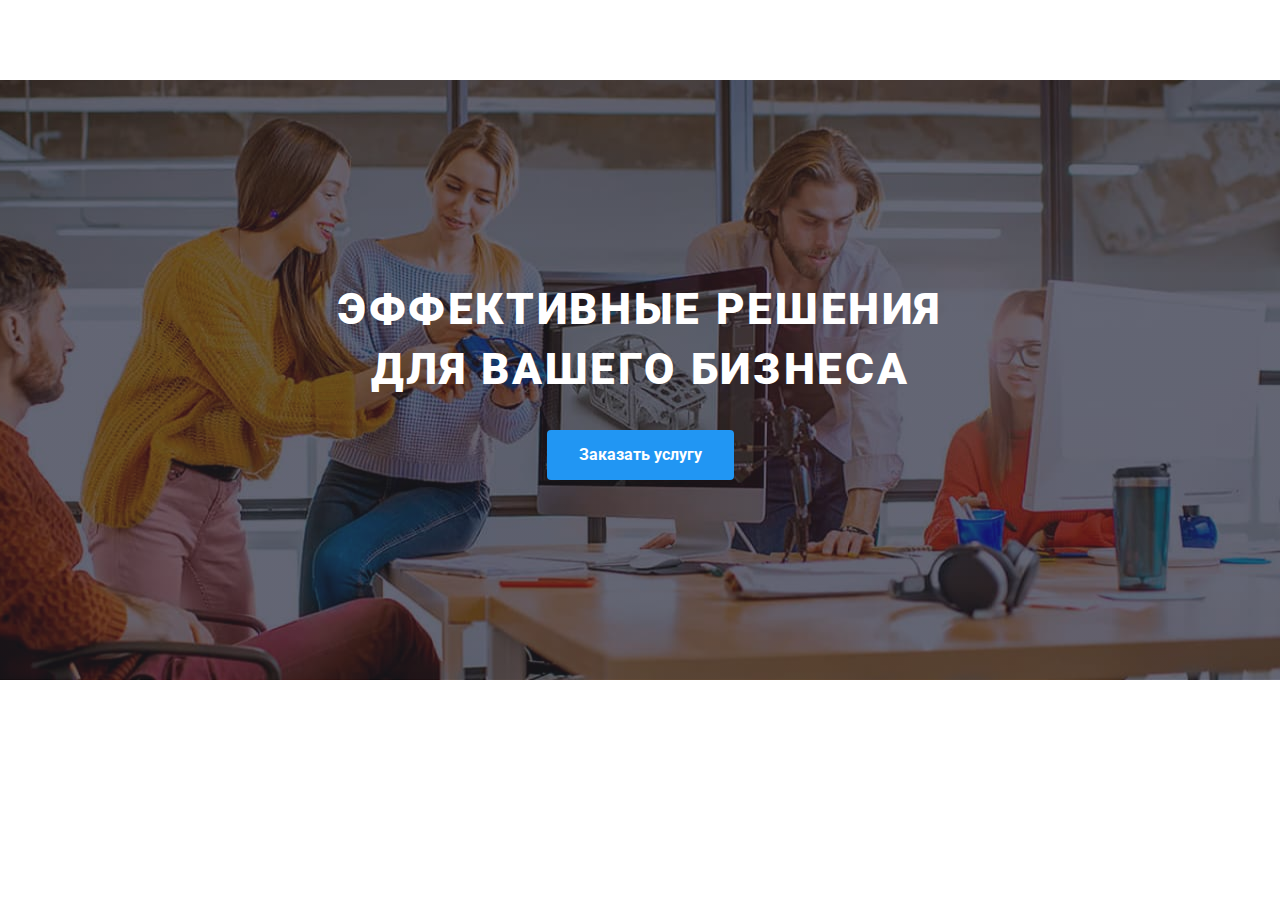
==== index.html @ 17b6aaf1 "adapted hero" ====
<!DOCTYPE html>
<html lang="ru">
  <head>
    <meta charset="UTF-8" />
    <meta http-equiv="X-UA-Compatible" content="IE=edge" />
    <meta name="viewport" content="width=device-width, initial-scale=1.0" />
    <title>Студия</title>
    <link rel="preconnect" href="https://fonts.googleapis.com" />
    <link rel="preconnect" href="https://fonts.gstatic.com" crossorigin />
    <link
      href="https://fonts.googleapis.com/css2?family=Raleway:wght@700&family=Roboto:wght@400;500;700;900&display=swap"
      rel="stylesheet"
    />
    <link
      rel="stylesheet"
      href="https://cdnjs.cloudflare.com/ajax/libs/modern-normalize/1.1.0/modern-normalize.min.css"
    />
    <link rel="stylesheet" href="./css/main.min.css" />
  </head>
  <body>
    <!-- Navigation -->
    <!-- <header class="header">
      <div class="container">
        <a class="logo" href="./index.html" lang="en">
          <span class="logo__part">Web</span>Studio
        </a>
        <nav>
          <ul class="navigation list">
            <li class="navigation__item">
              <a
                href="./index.html"
                class="navigation__link navigation__link--current"
                >Студия</a
              >
            </li>
            <li class="navigation__item">
              <a href="./portfolio.html" class="navigation__link">Портфолио</a>
            </li>
            <li class="navigation__item">
              <a href="" class="navigation__link">Контакты</a>
            </li>
          </ul>
        </nav>
        <ul class="contacts list">
          <li class="contacts__item">
            <a href="mailto:info@example.com" class="contacts__link">
              <svg class="contacts__icon" width="16" height="12">
                <use href="./images/icons.svg#icon-envelope"></use>
              </svg>
              info@devstudio.com</a
            >
          </li>
          <li class="contacts__item">
            <a href="tel:+380991111111" class="contacts__link">
              <svg class="contacts__icon" width="10" height="16">
                <use href="./images/icons.svg#icon-smartphone"></use>
              </svg>
              +38 096 111 11 11</a
            >
          </li>
        </ul>
      </div>
    </header> -->

    <main>
      <!-- Hero -->
      <section class="section section--hero">
        <div class="container hero">
          <h1 class="hero__title">Эффективные решения для вашего бизнеса</h1>
          <button type="button" class="button button--hero" data-modal-open>
            Заказать услугу
          </button>
        </div>
      </section>

      <!-- Benefits -->
      <!-- <section class="section section--benefits">
        <div class="benefits container">
          <h2 class="benefits__title h-delete">Преимущества</h2>
          <ul class="list benefits-list">
            <li class="benefits-list__item list">
              <div class="benefits-list__icon">
                <svg width="70" height="70">
                  <use href="./images/icons.svg#icon-antenna"></use>
                </svg>
              </div>
              <h3 class="benefits-list__title">Внимание к деталям</h3>
              <p class="benefits-list__text">
                Идейные соображения, а также начало повседневной работы по
                формированию позиции.
              </p>
            </li>
            <li class="benefits-list__item list">
              <div class="benefits-list__icon">
                <svg width="70" height="70">
                  <use href="./images/icons.svg#icon-clock"></use>
                </svg>
              </div>
              <h3 class="benefits-list__title">Пунктуальность</h3>
              <p class="benefits-list__text">
                Задача организации, в особенности же рамки и место обучения
                кадров влечет за собой.
              </p>
            </li>
            <li class="benefits-list__item list">
              <div class="benefits-list__icon">
                <svg width="70" height="70">
                  <use href="./images/icons.svg#icon-diagram"></use>
                </svg>
              </div>
              <h3 class="benefits-list__title">Планирование</h3>
              <p class="benefits-list__text">
                Равным образом консультация с широким активом в значительной
                степени обуславливает.
              </p>
            </li>
            <li class="benefits-list__item list">
              <div class="benefits-list__icon">
                <svg width="70" height="70">
                  <use href="./images/icons.svg#icon-astronaut"></use>
                </svg>
              </div>
              <h3 class="benefits-list__title">Современные технологии</h3>
              <p class="benefits-list__text">
                Значимость этих проблем настолько очевидна, что реализация
                плановых заданий.
              </p>
            </li>
          </ul>
        </div>
      </section> -->

      <!-- Чем мы занимаемся -->
      <!-- <section class="section">
        <div class="occupation container">
          <h2 class="pre__title">Чем мы занимаемся</h2>
          <ul class="occupation-list list">
            <li class="occupation-list__item">
              <img
                class="occupation-list__img"
                src="./images/box-1.jpg"
                alt="Человек набирает код"
                width="370"
              />
              <p class="occupation-list__text">Десктопные приложения</p>
            </li>
            <li class="occupation-list__item">
              <img
                class="occupation-list__img"
                src="./images/box-2.jpg"
                alt="Прототип на мобильном телефоне"
                width="370"
              />
              <p class="occupation-list__text">Мобильные приложения</p>
            </li>
            <li class="occupation-list__item">
              <img
                class="occupation-list__img"
                src="./images/box-3.jpg"
                alt="Выбор цвета из большого количества вариантов"
                width="370"
              />
              <p class="occupation-list__text">Дизайнерские решения</p>
            </li>
          </ul>
        </div>
      </section> -->

      <!-- Наша команда -->
      <!-- <section class="section-people section">
        <div class="people container">
          <h2 class="pre__title">Наша команда</h2>
          <ul class="list people-list">
            <li class="people-list__item">
              <img
                src="./images/photo-igor.jpg"
                alt="Фотография Игоря Демьяненко"
                width="270"
              />
              <div class="people-wrap">
                <h3 class="people-wrap__title">Игорь Демьяненко</h3>
                <p class="people-wrap__text" lang="en">Product Designer</p>
                <ul class="social-list list">
                  <li class="social-list__item">
                    <a
                      class="social-list__link"
                      href="https://www.instagram.com/"
                    >
                      <svg class="social-list__icon" width="20" height="20">
                        <use href="./images/icons.svg#icon-instagram"></use>
                      </svg>
                    </a>
                  </li>
                  <li class="social-list__item">
                    <a class="social-list__link" href="https://twitter.com/">
                      <svg class="social-list__icon" width="20" height="20">
                        <use href="./images/icons.svg#icon-twitter"></use>
                      </svg>
                    </a>
                  </li>
                  <li class="social-list__item">
                    <a
                      class="social-list__link"
                      href="https://www.facebook.com/"
                    >
                      <svg class="social-list__icon" width="20" height="20">
                        <use href="./images/icons.svg#icon-facebook"></use>
                      </svg>
                    </a>
                  </li>
                  <li class="social-list__item">
                    <a
                      class="social-list__link"
                      href="https://www.linkedin.com/"
                    >
                      <svg class="social-list__icon" width="20" height="20">
                        <use href="./images/icons.svg#icon-linkedin"></use>
                      </svg>
                    </a>
                  </li>
                </ul>
              </div>
            </li>
            <li class="people-list__item">
              <img
                src="./images/photo-olga.jpg"
                alt="Фотография Ольги Репиной"
                width="270"
              />
              <div class="people-wrap">
                <h3 class="people-wrap__title">Ольга Репина</h3>
                <p class="people-wrap__text" lang="en">Frontend Developer</p>
                <ul class="social-list list">
                  <li class="social-list__item">
                    <a
                      class="social-list__link"
                      href="https://www.instagram.com/"
                    >
                      <svg class="social-list__icon" width="20" height="20">
                        <use href="./images/icons.svg#icon-instagram"></use>
                      </svg>
                    </a>
                  </li>
                  <li class="social-list__item">
                    <a class="social-list__link" href="https://twitter.com/">
                      <svg class="social-list__icon" width="20" height="20">
                        <use href="./images/icons.svg#icon-twitter"></use>
                      </svg>
                    </a>
                  </li>
                  <li class="social-list__item">
                    <a
                      class="social-list__link"
                      href="https://www.facebook.com/"
                    >
                      <svg class="social-list__icon" width="20" height="20">
                        <use href="./images/icons.svg#icon-facebook"></use>
                      </svg>
                    </a>
                  </li>
                  <li class="social-list__item">
                    <a
                      class="social-list__link"
                      href="https://www.linkedin.com/"
                    >
                      <svg class="social-list__icon" width="20" height="20">
                        <use href="./images/icons.svg#icon-linkedin"></use>
                      </svg>
                    </a>
                  </li>
                </ul>
              </div>
            </li>
            <li class="people-list__item">
              <img
                src="./images/photo-nikolay.jpg"
                alt="Фотография Николай Тарасова"
                width="270"
              />
              <div class="people-wrap">
                <h3 class="people-wrap__title">Николай Тарасов</h3>
                <p class="people-wrap__text" lang="en">Marketing</p>
                <ul class="social-list list">
                  <li class="social-list__item">
                    <a
                      class="social-list__link"
                      href="https://www.instagram.com/"
                    >
                      <svg class="social-list__icon" width="20" height="20">
                        <use href="./images/icons.svg#icon-instagram"></use>
                      </svg>
                    </a>
                  </li>
                  <li class="social-list__item">
                    <a class="social-list__link" href="https://twitter.com/">
                      <svg class="social-list__icon" width="20" height="20">
                        <use href="./images/icons.svg#icon-twitter"></use>
                      </svg>
                    </a>
                  </li>
                  <li class="social-list__item">
                    <a
                      class="social-list__link"
                      href="https://www.facebook.com/"
                    >
                      <svg class="social-list__icon" width="20" height="20">
                        <use href="./images/icons.svg#icon-facebook"></use>
                      </svg>
                    </a>
                  </li>
                  <li class="social-list__item">
                    <a
                      class="social-list__link"
                      href="https://www.linkedin.com/"
                    >
                      <svg class="social-list__icon" width="20" height="20">
                        <use href="./images/icons.svg#icon-linkedin"></use>
                      </svg>
                    </a>
                  </li>
                </ul>
              </div>
            </li>
            <li class="people-list__item">
              <img
                src="./images/photo-mihail.jpg"
                alt="Фотография Михаила Ермакова"
                width="270"
              />
              <div class="people-wrap">
                <h3 class="people-wrap__title">Михаил Ермаков</h3>
                <p class="people-wrap__text" lang="en">UI Designer</p>
                <ul class="social-list list">
                  <li class="social-list__item">
                    <a
                      class="social-list__link"
                      href="https://www.instagram.com/"
                    >
                      <svg class="social-list__icon" width="20" height="20">
                        <use href="./images/icons.svg#icon-instagram"></use>
                      </svg>
                    </a>
                  </li>
                  <li class="social-list__item">
                    <a class="social-list__link" href="https://twitter.com/">
                      <svg class="social-list__icon" width="20" height="20">
                        <use href="./images/icons.svg#icon-twitter"></use>
                      </svg>
                    </a>
                  </li>
                  <li class="social-list__item">
                    <a
                      class="social-list__link"
                      href="https://www.facebook.com/"
                    >
                      <svg class="social-list__icon" width="20" height="20">
                        <use href="./images/icons.svg#icon-facebook"></use>
                      </svg>
                    </a>
                  </li>
                  <li class="social-list__item">
                    <a
                      class="social-list__link"
                      href="https://www.linkedin.com/"
                    >
                      <svg class="social-list__icon" width="20" height="20">
                        <use href="./images/icons.svg#icon-linkedin"></use>
                      </svg>
                    </a>
                  </li>
                </ul>
              </div>
            </li>
          </ul>
        </div>
      </section> -->

      <!-- Постоянные клиенты  -->
      <!-- <section class="section">
        <div class="company container">
          <h2 class="pre__title">Постоянные клиенты</h2>
          <ul class="company-list list">
            <li class="company-list__item">
              <a href="" class="company-list__link">
                <svg class="company-list__icon" width="106" height="60">
                  <use href="./images/icons.svg#icon-logo-company-1"></use>
                </svg>
              </a>
            </li>
            <li class="company-list__item">
              <a href="" class="company-list__link">
                <svg class="company-list__icon" width="106" height="60">
                  <use href="./images/icons.svg#icon-logo-company-2"></use>
                </svg>
              </a>
            </li>
            <li class="company-list__item">
              <a href="" class="company-list__link">
                <svg class="company-list__icon" width="106" height="60">
                  <use href="./images/icons.svg#icon-logo-company-3"></use>
                </svg>
              </a>
            </li>
            <li class="company-list__item">
              <a href="" class="company-list__link">
                <svg class="company-list__icon" width="106" height="60">
                  <use href="./images/icons.svg#icon-logo-company-4"></use>
                </svg>
              </a>
            </li>
            <li class="company-list__item">
              <a href="" class="company-list__link">
                <svg class="company-list__icon" width="106" height="60">
                  <use href="./images/icons.svg#icon-logo-company-5"></use>
                </svg>
              </a>
            </li>
            <li class="company-list__item">
              <a href="" class="company-list__link">
                <svg class="company-list__icon" width="106" height="60">
                  <use href="./images/icons.svg#icon-logo-company-6"></use>
                </svg>
              </a>
            </li>
          </ul>
        </div>
      </section>
    </main> -->

    <!-- Подвал  -->
    <!-- <footer class="footer">
      <div class="flex-footer container">
        <div>
          <a class="logo footer__logo" href="./index.html" lang="en">
            <span class="logo__part">Web</span>Studio</a
          >
          <address>
            <ul class="list">
              <li>
                <a class="address" href="https://goo.gl/maps/RJu5ky6C8ofXvxGWA"
                  >г. Киев, пр-т Леси Украинки, 26</a
                >
              </li>
              <li>
                <a class="mail" href="mailto:info@example.com"
                  >info@example.com</a
                >
              </li>
              <li>
                <a class="tel" href="tel:+380991111111">+38 099 111 11 11</a>
              </li>
            </ul>
          </address>
        </div>
        <div class="footer-social">
          <h2 class="footer-social__title">присоединяйтесь</h2>
          <ul class="subscription-social list">
            <li class="subscription-social__item">
              <a
                class="subscription-social__icon"
                href="https://www.instagram.com/"
              >
                <svg width="20" height="20">
                  <use href="./images/icons.svg#icon-instagram"></use>
                </svg>
              </a>
            </li>
            <li class="subscription-social__item">
              <a class="subscription-social__icon" href="https://twitter.com/">
                <svg width="20" height="20">
                  <use href="./images/icons.svg#icon-twitter"></use>
                </svg>
              </a>
            </li>
            <li class="subscription-social__item">
              <a
                class="subscription-social__icon"
                href="https://www.facebook.com/"
              >
                <svg width="20" height="20">
                  <use href="./images/icons.svg#icon-facebook"></use>
                </svg>
              </a>
            </li>
            <li class="subscription-social__item">
              <a
                class="subscription-social__icon"
                href="https://www.linkedin.com/"
              >
                <svg width="20" height="20">
                  <use href="./images/icons.svg#icon-linkedin"></use>
                </svg>
              </a>
            </li>
          </ul>
        </div>
        <div class="subscription-email">
          <p class="subscription-email__title">Подпишитесь на рассылку</p>
          <form>
            <label for="mail"> </label>
            <input
              class="subscription-email__input"
              type="email"
              name="mail"
              id="mail"
              placeholder="E-mail"
            />
            <button class="subscription-email__btn" type="submit">
              Подписаться
              <svg class="subscription-email__icon" width="24" height="24">
                <use href="./images/icons.svg#icon-send"></use>
              </svg>
            </button>
          </form>
        </div>
      </div>
    </footer> -->

    <!-- backdrop - модальное окно  -->
    <!-- <div class="backdrop is-hidden" data-modal>
      <div class="modal">
        <div class="modal__container">
          <h2 class="modal__title">Оставьте свои данные, мы вам перезвоним</h2>

          <form class="form-list">
            <div class="form-list__item">
              <label class="form-list__label" for="name">Имя</label>
              <div class="form-list__wrap">
                <input
                  class="form-list__input"
                  type="text"
                  name="name"
                  id="name"
                />
                <svg width="18" height="18" class="form-list__icon">
                  <use href="./images/icons.svg#icon-person"></use>
                </svg>
              </div>
            </div>
            <div class="form-list__item">
              <label class="form-list__label" for="tel">Телефон</label>
              <div class="form-list__wrap">
                <input
                  class="form-list__input"
                  type="tel"
                  name="tel"
                  id="tel"
                />
                <svg width="18" height="18" class="form-list__icon">
                  <use href="./images/icons.svg#icon-phone"></use>
                </svg>
              </div>
            </div>
            <div class="form-list__item">
              <label class="form-list__label" for="mail-2">Почта</label>
              <div class="form-list__wrap">
                <input
                  class="form-list__input"
                  type="email"
                  name="mail-2"
                  id="mail-2"
                />
                <svg width="18" height="18" class="form-list__icon">
                  <use href="./images/icons.svg#icon-email"></use>
                </svg>
              </div>
            </div>
            <div class="form-list__item last-form">
              <label class="form-list__label" for="comment">Комментарий</label>
              <textarea
                class="form-list__textarea"
                name="comment"
                id="comment"
                rows="8"
                placeholder="Введите текст"
              ></textarea>
            </div>
            <div class="policy">
              <input
                class="policy__checkbox h-delete"
                type="checkbox"
                name="policy"
                id="policy"
              />
              <label class="policy__text" for="policy">
                <span>
                  <svg class="check-icon" width="13" height="10">
                    <use href="./images/icons.svg#icon-check"></use>
                  </svg>
                </span>
                Соглашаюсь с рассылкой и принимаю
                <a
                  class="agreements"
                  href="https://ru.wikipedia.org/wiki/%D0%94%D0%BE%D0%B3%D0%BE%D0%B2%D0%BE%D1%80"
                  >Условия договора</a
                >
              </label>
            </div>
            <button class="btn-send" type="submit">Отправить</button>
          </form>
          <button class="modal-button" type="button" data-modal-close>
            <svg width="18" height="18">
              <use href="./images/icons.svg#icon-close"></use>
            </svg>
          </button>
        </div>
      </div>
    </div> -->
    <script src="./js/modal.js"></script>
  </body>
</html>
---- css/main.min.css ----
:root{--accent-color: #2196f3;--primary-text-color: #757575;--title-text-color: #212121;--primary-white-color: #ffffff;--secondary-color: #f5f4fa;--footer-bg-color: #2f303a}a{text-decoration:none}h1,h2,h3,p,ul{padding:0;margin:0}button{cursor:pointer}body{font-family:Roboto, sans-serif;color:var(--title-text-color);padding-top:80px}.list{margin:0;padding:0;list-style:none}.h-delete{position:absolute;white-space:nowrap;width:1px;height:1px;overflow:hidden;border:0;padding:0;clip:rect(0 0 0 0);clip-path:inset(50%);margin:-1px}.container{padding-left:15px;padding-right:15px;margin:0 auto;width:100%}@media screen and (min-width: 480px){.container{width:480px}}@media screen and (min-width: 768px){.container{width:768px}}@media screen and (min-width: 1200px){.container{width:1200px}}.button{color:var(--title-text-color);font-family:inherit;font-size:16px;padding:10px 32px;display:inline-block;border:none;border-radius:4px;cursor:pointer;margin:0}.button.button--hero{color:var(--primary-white-color);background-color:var(--accent-color);font-weight:700;line-height:1.87;margin-top:30px}.section{padding-top:94px;padding-bottom:94px}.pre__title{font-size:36px;font-weight:700;line-height:1.16;text-align:center}.header{position:fixed;width:100%;top:0;left:0;z-index:1;background-color:var(--primary-white-color);border-bottom:1px solid #ececec}.header>.container{display:flex;align-items:center}.navigation{display:flex}.navigation .navigation__item{position:relative}.navigation .navigation__item:not(:last-child){margin-right:50px}.navigation__link{display:block;align-items:center;padding-top:32px;padding-bottom:32px;color:var(--title-text-color);font-weight:500;font-size:14px;line-height:1.14;letter-spacing:0.02em;transition:color 250ms cubic-bezier(0.4, 0, 0.2, 1)}.navigation__link:hover,.navigation__link:focus{font-weight:500;font-size:14px;line-height:1.14;letter-spacing:0.02em;color:var(--accent-color)}.contacts__link{font-weight:500;font-size:14px;line-height:1.14;letter-spacing:0.02em;color:var(--primary-text-color);display:flex;align-items:center;transition:color 250ms cubic-bezier(0.4, 0, 0.2, 1),fill 250ms cubic-bezier(0.4, 0, 0.2, 1)}.contacts__link:hover,.contacts__link:focus{color:var(--accent-color);fill:var(--accent-color)}.navigation__link--current{color:var(--accent-color)}.navigation__link--current::after{content:'';width:100%;height:4px;border-radius:2px;background:var(--accent-color);display:block;position:absolute;bottom:-1px}.contacts{display:flex;margin-left:auto}.contacts__icon{margin-right:10px}.contacts .contacts__item+.contacts__item{margin-left:50px}.section--hero{max-width:1600px;margin-left:auto;margin-right:auto;background-image:linear-gradient(to right, rgba(47,48,58,0.4), rgba(47,48,58,0.4)),url(../images/hero.jpg);background-color:var(--footer-bg-color);background-size:cover;background-repeat:no-repeat;background-position:center;text-align:center;padding-top:118px;padding-bottom:118px}@media screen and (min-width: 768px){.section--hero{max-height:400px}}@media screen and (min-width: 1200px){.section--hero{padding-top:200px;padding-bottom:200px;max-height:600px}}.hero__title{margin:0 auto;max-width:360px;font-weight:900;font-size:26px;text-transform:uppercase;letter-spacing:0.06em;line-height:1.62;color:var(--primary-white-color)}@media screen and (min-width: 1200px){.hero__title{max-width:650px;font-size:44px;line-height:1.36}}.section--benefits{padding-bottom:0}.benefits-list{display:flex;justify-content:space-between}.benefits-list__icon{background:var(--secondary-color);border-radius:4px;padding:25px 100px}.benefits-list__title{font-weight:700;font-size:14px;line-height:1.14;letter-spacing:0.03em;text-transform:uppercase;color:var(--title-text-color);margin-top:30px}.benefits-list__text{font-size:14px;line-height:1.71;letter-spacing:0.03em;color:var(--primary-text-color);margin-top:10px;width:270px}.occupation-list{display:flex;margin-top:50px}.occupation-list .occupation-list__item{position:relative}.occupation-list .occupation-list__item+.occupation-list__item{margin-left:30px}.occupation-list__img{display:block}.occupation-list__text{position:absolute;z-index:0;bottom:0;left:0;width:100%;padding:27px 0;text-transform:uppercase;text-align:center;font-weight:700;font-size:14px;line-height:1.14;letter-spacing:0.03em;color:#fff;background:rgba(47,48,58,0.8)}.section-people{background-color:var(--secondary-color)}.people-list{display:flex;margin-top:50px}.people-list__item{width:270px;background-color:#ffffff;box-shadow:0px 1px 3px rgba(0,0,0,0.12),0px 1px 1px rgba(0,0,0,0.14),0px 2px 1px rgba(0,0,0,0.2);border-radius:0px 0px 4px 4px}.people-wrap{padding-top:30px;padding-bottom:30px}.people-wrap__title{font-size:16px;font-weight:500;line-height:1.18;text-align:center}.people-wrap__text{font-size:16px;line-height:1.18;color:var(--primary-text-color);margin-top:10px;text-align:center}.people-list .people-list__item+.people-list__item{margin-left:30px}.social-list{margin-top:16px;display:flex;justify-content:center;align-items:center}.social-list__item:not(:last-child){margin-right:10px}.social-list__link{display:flex;justify-content:center;align-items:center;width:44px;height:44px;border-radius:50%;background:#fff;fill:#afb1b8;transition:fill 250ms cubic-bezier(0.4, 0, 0.2, 1),background 250ms cubic-bezier(0.4, 0, 0.2, 1)}.social-list__link:hover,.social-list__link:focus{background:var(--accent-color);fill:#fff}.company-list{display:flex;justify-content:space-between;margin-top:50px}.company-list__item{border:1px solid #afb1b8;border-radius:4px;transition:border 250ms cubic-bezier(0.4, 0, 0.2, 1)}.company-list__item:hover,.company-list__item:focus{border-color:var(--accent-color)}.company-list__link{display:flex;padding:16px 32px;fill:#afb1b8;transition:fill 250ms cubic-bezier(0.4, 0, 0.2, 1)}.company-list__link:hover,.company-list__link:focus{fill:var(--accent-color)}.footer{background-color:var(--footer-bg-color);padding-top:60px;padding-bottom:60px}.address{color:var(--primary-white-color);font-family:Roboto;font-style:normal;font-weight:400;font-size:14px;line-height:1.71;margin-top:20px;display:block;transition:color 250ms cubic-bezier(0.4, 0, 0.2, 1)}.address:hover,.address:focus{color:var(--accent-color)}.mail,.tel{color:rgba(255,255,255,0.6);font-family:Roboto;font-style:normal;font-weight:400;font-size:14px;line-height:1.71;margin-top:9px;display:block;transition:color 250ms cubic-bezier(0.4, 0, 0.2, 1)}.mail:hover,.mail:focus,.tel:hover,.tel:focus{color:var(--accent-color)}.flex-footer{display:flex}.footer-social__title,.subscription-email__title{font-weight:700;font-size:14px;line-height:1.14;letter-spacing:0.03em;text-transform:uppercase;color:var(--primary-white-color);margin-bottom:20px}.footer-social{margin-left:65px;padding-top:12px}.subscription-social{display:flex}.subscription-social__item:not(:last-child){margin-right:10px}.subscription-social__icon{display:flex;padding:12px;border-radius:50%;background:rgba(255,255,255,0.1);fill:var(--primary-white-color);transition:background 250ms cubic-bezier(0.4, 0, 0.2, 1)}.subscription-social__icon:hover,.subscription-social__icon:focus{background:var(--accent-color)}.subscription-email{margin-left:auto;padding-top:12px}.subscription-email__input{width:358px;padding:15px;border:1px solid rgba(255,255,255,0.3);filter:drop-shadow(0px 4px 4px rgba(0,0,0,0.15));border-radius:4px;background-color:inherit;color:var(--primary-white-color)}.subscription-email__icon{margin-left:10px}.subscription-email__btn{cursor:pointer;background:#2196f3;box-shadow:0px 4px 4px rgba(0,0,0,0.15);border-radius:4px;border-color:transparent;font-weight:700;font-size:16px;line-height:1.88;align-items:center;letter-spacing:0.06em;color:var(--primary-white-color);padding:8px 28px;margin-left:15px;fill:var(--primary-white-color);display:inline-flex;align-items:center}.backdrop{position:fixed;width:100vw;height:100vh;background-color:rgba(0,0,0,0.2);top:0;left:0;z-index:2;transition:opacity 500ms cubic-bezier(0, 0.48, 0.29, 0.94),visibility 600ms cubic-bezier(0, 0.48, 0.29, 0.94),scale 300ms cubic-bezier(0, 0.48, 0.29, 0.94)}.modal{position:absolute;top:50%;left:50%;transform:translate(-50%, -50%);width:530px;background-color:#fff;box-shadow:0px 1px 3px rgba(0,0,0,0.12),0px 1px 1px rgba(0,0,0,0.14),0px 2px 1px rgba(0,0,0,0.2);border-radius:4px}.modal__container{padding:40px}.modal__title{font-weight:700;font-size:20px;line-height:1.15;letter-spacing:0.03em;margin-bottom:12px}.is-hidden{transform:scale(120%);opacity:0;pointer-events:none;visibility:hidden}.form-list__item{margin-bottom:10px;fill:var(--accent-color)}.form-list__label{font-size:12px;line-height:1.16;letter-spacing:0.01em;color:var(--primary-text-color);margin-bottom:4px;display:block}.form-list__wrap{position:relative}.form-list__icon{position:absolute;top:50%;left:12px;transform:translateY(-50%);fill:var(--title-text-color);transition:fill 250ms cubic-bezier(0.4, 0, 0.2, 1)}.form-list__input:hover ~ .form-list__icon,.form-list__input:focus ~ .form-list__icon{fill:var(--accent-color)}.form-list__input{border:1px solid rgba(33,33,33,0.2);border-radius:4px;height:40px;width:100%;padding-left:42px;transition:border 250ms cubic-bezier(0.4, 0, 0.2, 1)}.form-list__input:hover,.form-list__input:focus{border:1px solid var(--accent-color)}.form-list__textarea{border:1px solid rgba(33,33,33,0.2);border-radius:4px;height:120px;resize:none;padding:12px 16px;font-size:12px;line-height:1.16;letter-spacing:0.01em;margin-bottom:20px;width:100%;transition:border 250ms cubic-bezier(0.4, 0, 0.2, 1)}.form-list__textarea:hover,.form-list__textarea:focus{border:1px solid var(--accent-color)}.form-list__textarea::placeholder{font-size:12px;line-height:1.16;letter-spacing:0.01em;color:rgba(117,117,117,0.5)}.last-form{margin-bottom:0}.policy{margin-bottom:30px;text-align:center}.policy__text{font-size:14px;line-height:1.71;letter-spacing:0.03em;color:var(--primary-text-color);display:flex;align-items:center;justify-content:center}.check-icon{fill:currentColor}.policy__text span{width:14px;height:13px;border:2px solid var(--title-text-color);border-radius:2px;margin-right:8px;display:flex;align-items:center;justify-content:center;color:transparent}.policy__checkbox:checked+.policy__text>span{background:var(--accent-color);border:none;color:var(--primary-white-color)}.modal-button{position:absolute;right:8px;top:8px;border-radius:50%;cursor:pointer;border:1px solid rgba(0,0,0,0.1);background:var(--primary-white-color);display:flex;padding:6px;transition:fill 250ms cubic-bezier(0.4, 0, 0.2, 1)}.modal-button:hover,.modal-button:focus{fill:var(--accent-color)}.btn-send{color:var(--primary-white-color);background:var(--accent-color);box-shadow:0px 4px 4px rgba(0,0,0,0.15);border-radius:4px;border:none;font-weight:700;font-size:16px;line-height:1.88;align-items:center;text-align:center;letter-spacing:0.06em;padding:10px 55px;display:block;margin-left:auto;margin-right:auto;transition:background 250ms cubic-bezier(0.4, 0, 0.2, 1);cursor:pointer}.btn-send:hover,.btn-send:focus{background:#188ce8}.agreements{font-size:14px;line-height:1.71;letter-spacing:0.03em;text-decoration-line:underline;margin-left:3px;color:var(--accent-color)}.logo{color:#000000;font-family:Raleway;font-style:normal;font-weight:bold;font-size:26px;line-height:1.38;letter-spacing:0.03em;text-decoration:none;margin-right:93px}.logo__part{color:var(--accent-color)}.footer__logo{color:var(--primary-white-color)}.portfolio-list{margin-top:50px;display:flex;flex-wrap:wrap}.project__item{width:370px;margin-right:30px;margin-bottom:30px;transition:box-shadow 250ms cubic-bezier(0.4, 0, 0.2, 1)}.project__item:hover,.project__item:focus{box-shadow:0px 1px 1px rgba(0,0,0,0.12),0px 4px 4px rgba(0,0,0,0.06),1px 4px 6px rgba(0,0,0,0.16)}.project__item:nth-child(3n){margin-right:0}.project__item:nth-last-child(-n+3){margin-bottom:0}.project__img{display:block}.project__wrap{position:relative;overflow:hidden}.project__top-text{position:absolute;top:0;left:0;color:var(--primary-white-color);font-size:18px;line-height:1.56;letter-spacing:0.03em;background:rgba(33,150,243,0.9);padding:63px 24px;transform:translateY(101%);transition:transform 250ms cubic-bezier(0.4, 0, 0.2, 1)}.project__item:hover .project__top-text{transform:translateY(0)}.project-name{padding:20px 24px;border-left:1px solid #eeeeee;border-right:1px solid #eeeeee;border-bottom:1px solid #eeeeee}.project-name__title{font-size:18px;line-height:2}.project-name__text{font-size:16px;line-height:1.87;color:var(--primary-text-color);margin-top:4px}.categories-list{display:flex;justify-content:center}.categories-list .categories-list__item+.categories-list__item{margin-left:8px}.categories-list__button{color:var(--title-text-color);background-color:var(--secondary-color);font-weight:500;letter-spacing:0.03em;line-height:1.62;padding:6px 22px;transition:color 250ms cubic-bezier(0.4, 0, 0.2, 1),background-color 250ms cubic-bezier(0.4, 0, 0.2, 1)}.categories-list__button:hover,.categories-list__button:focus{color:var(--primary-white-color);background-color:var(--accent-color);box-shadow:0px 3px 1px rgba(0,0,0,0.1),0px 1px 2px rgba(0,0,0,0.08),0px 2px 2px rgba(0,0,0,0.12)}
/*# sourceMappingURL=main.min.css.map */
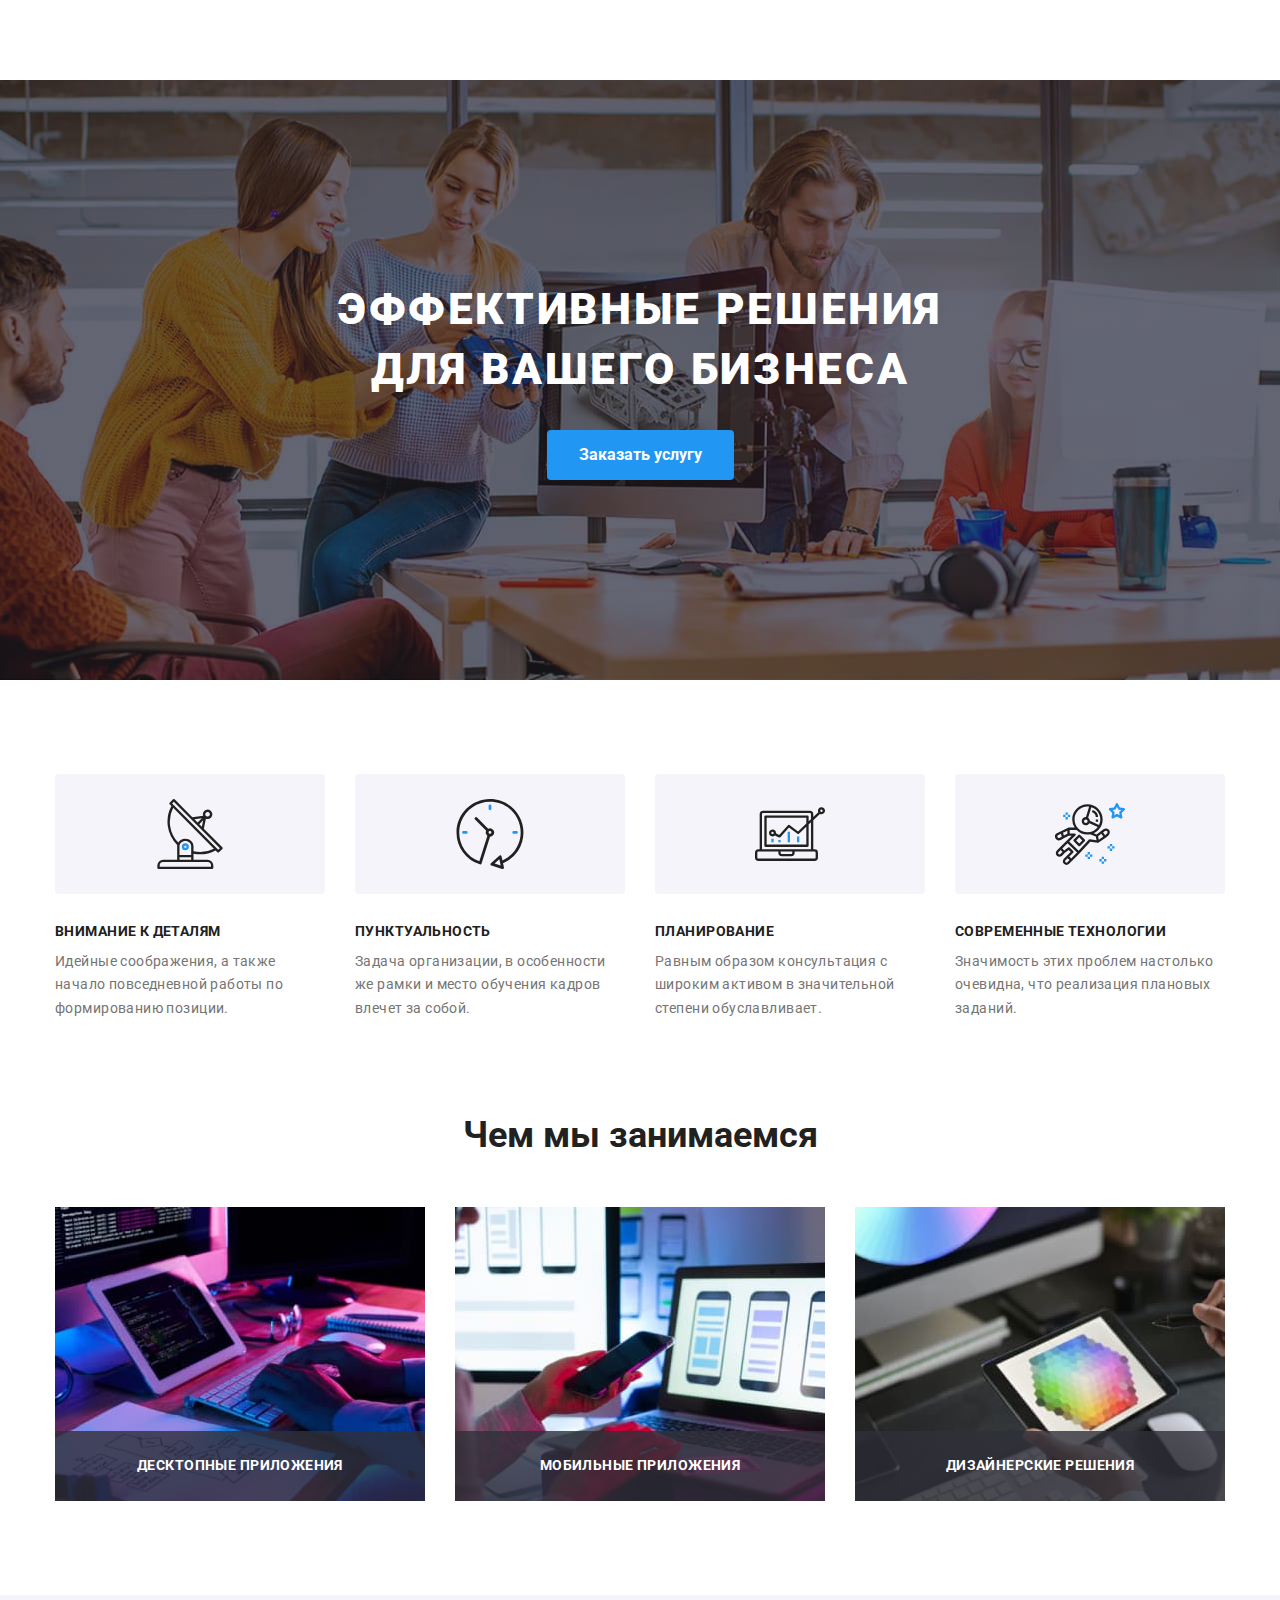
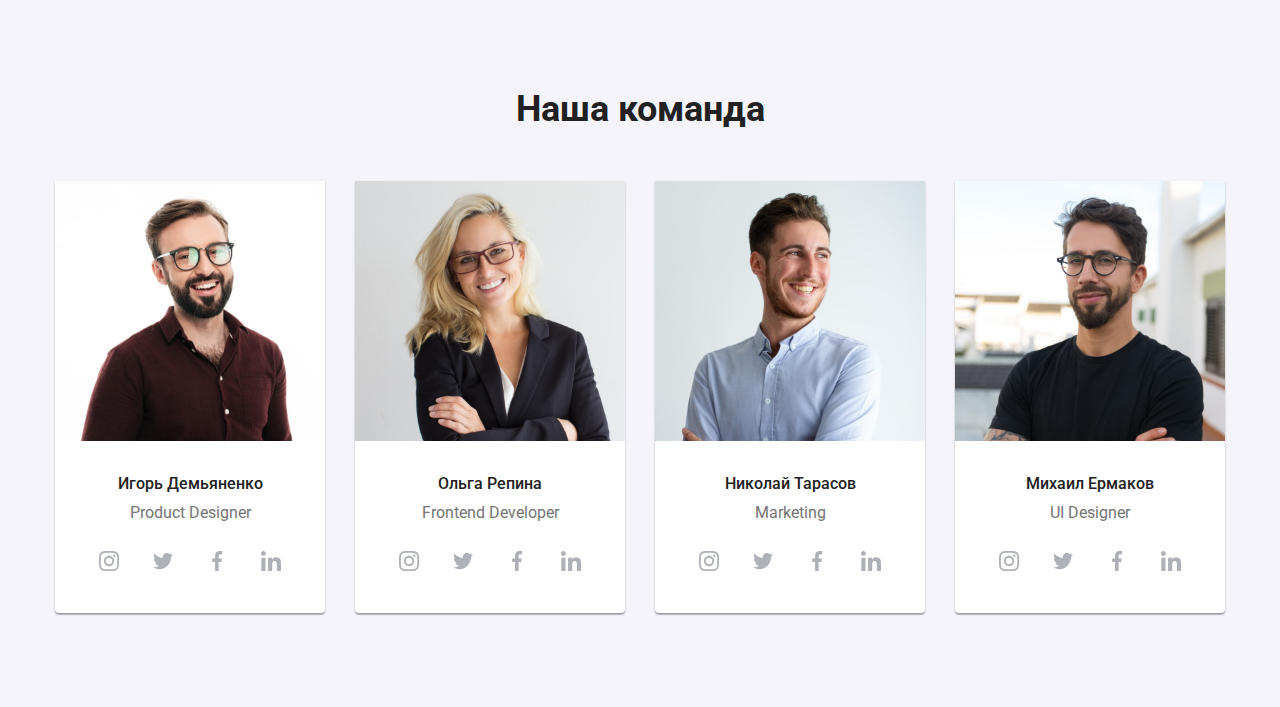
==== commit 5794acdb: "adapted benefits, occupation" ====
--- a/index.html
+++ b/index.html
@@ -74,7 +74,7 @@
       </section>
 
       <!-- Benefits -->
-      <!-- <section class="section section--benefits">
+      <section class="section section--benefits">
         <div class="benefits container">
           <h2 class="benefits__title h-delete">Преимущества</h2>
           <ul class="list benefits-list">
@@ -128,10 +128,10 @@
             </li>
           </ul>
         </div>
-      </section> -->
+      </section>
 
       <!-- Чем мы занимаемся -->
-      <!-- <section class="section">
+      <section class="section">
         <div class="occupation container">
           <h2 class="pre__title">Чем мы занимаемся</h2>
           <ul class="occupation-list list">
@@ -164,10 +164,10 @@
             </li>
           </ul>
         </div>
-      </section> -->
+      </section>
 
       <!-- Наша команда -->
-      <!-- <section class="section-people section">
+      <section class="section-people section">
         <div class="people container">
           <h2 class="pre__title">Наша команда</h2>
           <ul class="list people-list">
@@ -373,7 +373,7 @@
             </li>
           </ul>
         </div>
-      </section> -->
+      </section>
 
       <!-- Постоянные клиенты  -->
       <!-- <section class="section">
--- a/css/main.min.css
+++ b/css/main.min.css
@@ -1,2 +1,2 @@
-:root{--accent-color: #2196f3;--primary-text-color: #757575;--title-text-color: #212121;--primary-white-color: #ffffff;--secondary-color: #f5f4fa;--footer-bg-color: #2f303a}a{text-decoration:none}h1,h2,h3,p,ul{padding:0;margin:0}button{cursor:pointer}body{font-family:Roboto, sans-serif;color:var(--title-text-color);padding-top:80px}.list{margin:0;padding:0;list-style:none}.h-delete{position:absolute;white-space:nowrap;width:1px;height:1px;overflow:hidden;border:0;padding:0;clip:rect(0 0 0 0);clip-path:inset(50%);margin:-1px}.container{padding-left:15px;padding-right:15px;margin:0 auto;width:100%}@media screen and (min-width: 480px){.container{width:480px}}@media screen and (min-width: 768px){.container{width:768px}}@media screen and (min-width: 1200px){.container{width:1200px}}.button{color:var(--title-text-color);font-family:inherit;font-size:16px;padding:10px 32px;display:inline-block;border:none;border-radius:4px;cursor:pointer;margin:0}.button.button--hero{color:var(--primary-white-color);background-color:var(--accent-color);font-weight:700;line-height:1.87;margin-top:30px}.section{padding-top:94px;padding-bottom:94px}.pre__title{font-size:36px;font-weight:700;line-height:1.16;text-align:center}.header{position:fixed;width:100%;top:0;left:0;z-index:1;background-color:var(--primary-white-color);border-bottom:1px solid #ececec}.header>.container{display:flex;align-items:center}.navigation{display:flex}.navigation .navigation__item{position:relative}.navigation .navigation__item:not(:last-child){margin-right:50px}.navigation__link{display:block;align-items:center;padding-top:32px;padding-bottom:32px;color:var(--title-text-color);font-weight:500;font-size:14px;line-height:1.14;letter-spacing:0.02em;transition:color 250ms cubic-bezier(0.4, 0, 0.2, 1)}.navigation__link:hover,.navigation__link:focus{font-weight:500;font-size:14px;line-height:1.14;letter-spacing:0.02em;color:var(--accent-color)}.contacts__link{font-weight:500;font-size:14px;line-height:1.14;letter-spacing:0.02em;color:var(--primary-text-color);display:flex;align-items:center;transition:color 250ms cubic-bezier(0.4, 0, 0.2, 1),fill 250ms cubic-bezier(0.4, 0, 0.2, 1)}.contacts__link:hover,.contacts__link:focus{color:var(--accent-color);fill:var(--accent-color)}.navigation__link--current{color:var(--accent-color)}.navigation__link--current::after{content:'';width:100%;height:4px;border-radius:2px;background:var(--accent-color);display:block;position:absolute;bottom:-1px}.contacts{display:flex;margin-left:auto}.contacts__icon{margin-right:10px}.contacts .contacts__item+.contacts__item{margin-left:50px}.section--hero{max-width:1600px;margin-left:auto;margin-right:auto;background-image:linear-gradient(to right, rgba(47,48,58,0.4), rgba(47,48,58,0.4)),url(../images/hero.jpg);background-color:var(--footer-bg-color);background-size:cover;background-repeat:no-repeat;background-position:center;text-align:center;padding-top:118px;padding-bottom:118px}@media screen and (min-width: 768px){.section--hero{max-height:400px}}@media screen and (min-width: 1200px){.section--hero{padding-top:200px;padding-bottom:200px;max-height:600px}}.hero__title{margin:0 auto;max-width:360px;font-weight:900;font-size:26px;text-transform:uppercase;letter-spacing:0.06em;line-height:1.62;color:var(--primary-white-color)}@media screen and (min-width: 1200px){.hero__title{max-width:650px;font-size:44px;line-height:1.36}}.section--benefits{padding-bottom:0}.benefits-list{display:flex;justify-content:space-between}.benefits-list__icon{background:var(--secondary-color);border-radius:4px;padding:25px 100px}.benefits-list__title{font-weight:700;font-size:14px;line-height:1.14;letter-spacing:0.03em;text-transform:uppercase;color:var(--title-text-color);margin-top:30px}.benefits-list__text{font-size:14px;line-height:1.71;letter-spacing:0.03em;color:var(--primary-text-color);margin-top:10px;width:270px}.occupation-list{display:flex;margin-top:50px}.occupation-list .occupation-list__item{position:relative}.occupation-list .occupation-list__item+.occupation-list__item{margin-left:30px}.occupation-list__img{display:block}.occupation-list__text{position:absolute;z-index:0;bottom:0;left:0;width:100%;padding:27px 0;text-transform:uppercase;text-align:center;font-weight:700;font-size:14px;line-height:1.14;letter-spacing:0.03em;color:#fff;background:rgba(47,48,58,0.8)}.section-people{background-color:var(--secondary-color)}.people-list{display:flex;margin-top:50px}.people-list__item{width:270px;background-color:#ffffff;box-shadow:0px 1px 3px rgba(0,0,0,0.12),0px 1px 1px rgba(0,0,0,0.14),0px 2px 1px rgba(0,0,0,0.2);border-radius:0px 0px 4px 4px}.people-wrap{padding-top:30px;padding-bottom:30px}.people-wrap__title{font-size:16px;font-weight:500;line-height:1.18;text-align:center}.people-wrap__text{font-size:16px;line-height:1.18;color:var(--primary-text-color);margin-top:10px;text-align:center}.people-list .people-list__item+.people-list__item{margin-left:30px}.social-list{margin-top:16px;display:flex;justify-content:center;align-items:center}.social-list__item:not(:last-child){margin-right:10px}.social-list__link{display:flex;justify-content:center;align-items:center;width:44px;height:44px;border-radius:50%;background:#fff;fill:#afb1b8;transition:fill 250ms cubic-bezier(0.4, 0, 0.2, 1),background 250ms cubic-bezier(0.4, 0, 0.2, 1)}.social-list__link:hover,.social-list__link:focus{background:var(--accent-color);fill:#fff}.company-list{display:flex;justify-content:space-between;margin-top:50px}.company-list__item{border:1px solid #afb1b8;border-radius:4px;transition:border 250ms cubic-bezier(0.4, 0, 0.2, 1)}.company-list__item:hover,.company-list__item:focus{border-color:var(--accent-color)}.company-list__link{display:flex;padding:16px 32px;fill:#afb1b8;transition:fill 250ms cubic-bezier(0.4, 0, 0.2, 1)}.company-list__link:hover,.company-list__link:focus{fill:var(--accent-color)}.footer{background-color:var(--footer-bg-color);padding-top:60px;padding-bottom:60px}.address{color:var(--primary-white-color);font-family:Roboto;font-style:normal;font-weight:400;font-size:14px;line-height:1.71;margin-top:20px;display:block;transition:color 250ms cubic-bezier(0.4, 0, 0.2, 1)}.address:hover,.address:focus{color:var(--accent-color)}.mail,.tel{color:rgba(255,255,255,0.6);font-family:Roboto;font-style:normal;font-weight:400;font-size:14px;line-height:1.71;margin-top:9px;display:block;transition:color 250ms cubic-bezier(0.4, 0, 0.2, 1)}.mail:hover,.mail:focus,.tel:hover,.tel:focus{color:var(--accent-color)}.flex-footer{display:flex}.footer-social__title,.subscription-email__title{font-weight:700;font-size:14px;line-height:1.14;letter-spacing:0.03em;text-transform:uppercase;color:var(--primary-white-color);margin-bottom:20px}.footer-social{margin-left:65px;padding-top:12px}.subscription-social{display:flex}.subscription-social__item:not(:last-child){margin-right:10px}.subscription-social__icon{display:flex;padding:12px;border-radius:50%;background:rgba(255,255,255,0.1);fill:var(--primary-white-color);transition:background 250ms cubic-bezier(0.4, 0, 0.2, 1)}.subscription-social__icon:hover,.subscription-social__icon:focus{background:var(--accent-color)}.subscription-email{margin-left:auto;padding-top:12px}.subscription-email__input{width:358px;padding:15px;border:1px solid rgba(255,255,255,0.3);filter:drop-shadow(0px 4px 4px rgba(0,0,0,0.15));border-radius:4px;background-color:inherit;color:var(--primary-white-color)}.subscription-email__icon{margin-left:10px}.subscription-email__btn{cursor:pointer;background:#2196f3;box-shadow:0px 4px 4px rgba(0,0,0,0.15);border-radius:4px;border-color:transparent;font-weight:700;font-size:16px;line-height:1.88;align-items:center;letter-spacing:0.06em;color:var(--primary-white-color);padding:8px 28px;margin-left:15px;fill:var(--primary-white-color);display:inline-flex;align-items:center}.backdrop{position:fixed;width:100vw;height:100vh;background-color:rgba(0,0,0,0.2);top:0;left:0;z-index:2;transition:opacity 500ms cubic-bezier(0, 0.48, 0.29, 0.94),visibility 600ms cubic-bezier(0, 0.48, 0.29, 0.94),scale 300ms cubic-bezier(0, 0.48, 0.29, 0.94)}.modal{position:absolute;top:50%;left:50%;transform:translate(-50%, -50%);width:530px;background-color:#fff;box-shadow:0px 1px 3px rgba(0,0,0,0.12),0px 1px 1px rgba(0,0,0,0.14),0px 2px 1px rgba(0,0,0,0.2);border-radius:4px}.modal__container{padding:40px}.modal__title{font-weight:700;font-size:20px;line-height:1.15;letter-spacing:0.03em;margin-bottom:12px}.is-hidden{transform:scale(120%);opacity:0;pointer-events:none;visibility:hidden}.form-list__item{margin-bottom:10px;fill:var(--accent-color)}.form-list__label{font-size:12px;line-height:1.16;letter-spacing:0.01em;color:var(--primary-text-color);margin-bottom:4px;display:block}.form-list__wrap{position:relative}.form-list__icon{position:absolute;top:50%;left:12px;transform:translateY(-50%);fill:var(--title-text-color);transition:fill 250ms cubic-bezier(0.4, 0, 0.2, 1)}.form-list__input:hover ~ .form-list__icon,.form-list__input:focus ~ .form-list__icon{fill:var(--accent-color)}.form-list__input{border:1px solid rgba(33,33,33,0.2);border-radius:4px;height:40px;width:100%;padding-left:42px;transition:border 250ms cubic-bezier(0.4, 0, 0.2, 1)}.form-list__input:hover,.form-list__input:focus{border:1px solid var(--accent-color)}.form-list__textarea{border:1px solid rgba(33,33,33,0.2);border-radius:4px;height:120px;resize:none;padding:12px 16px;font-size:12px;line-height:1.16;letter-spacing:0.01em;margin-bottom:20px;width:100%;transition:border 250ms cubic-bezier(0.4, 0, 0.2, 1)}.form-list__textarea:hover,.form-list__textarea:focus{border:1px solid var(--accent-color)}.form-list__textarea::placeholder{font-size:12px;line-height:1.16;letter-spacing:0.01em;color:rgba(117,117,117,0.5)}.last-form{margin-bottom:0}.policy{margin-bottom:30px;text-align:center}.policy__text{font-size:14px;line-height:1.71;letter-spacing:0.03em;color:var(--primary-text-color);display:flex;align-items:center;justify-content:center}.check-icon{fill:currentColor}.policy__text span{width:14px;height:13px;border:2px solid var(--title-text-color);border-radius:2px;margin-right:8px;display:flex;align-items:center;justify-content:center;color:transparent}.policy__checkbox:checked+.policy__text>span{background:var(--accent-color);border:none;color:var(--primary-white-color)}.modal-button{position:absolute;right:8px;top:8px;border-radius:50%;cursor:pointer;border:1px solid rgba(0,0,0,0.1);background:var(--primary-white-color);display:flex;padding:6px;transition:fill 250ms cubic-bezier(0.4, 0, 0.2, 1)}.modal-button:hover,.modal-button:focus{fill:var(--accent-color)}.btn-send{color:var(--primary-white-color);background:var(--accent-color);box-shadow:0px 4px 4px rgba(0,0,0,0.15);border-radius:4px;border:none;font-weight:700;font-size:16px;line-height:1.88;align-items:center;text-align:center;letter-spacing:0.06em;padding:10px 55px;display:block;margin-left:auto;margin-right:auto;transition:background 250ms cubic-bezier(0.4, 0, 0.2, 1);cursor:pointer}.btn-send:hover,.btn-send:focus{background:#188ce8}.agreements{font-size:14px;line-height:1.71;letter-spacing:0.03em;text-decoration-line:underline;margin-left:3px;color:var(--accent-color)}.logo{color:#000000;font-family:Raleway;font-style:normal;font-weight:bold;font-size:26px;line-height:1.38;letter-spacing:0.03em;text-decoration:none;margin-right:93px}.logo__part{color:var(--accent-color)}.footer__logo{color:var(--primary-white-color)}.portfolio-list{margin-top:50px;display:flex;flex-wrap:wrap}.project__item{width:370px;margin-right:30px;margin-bottom:30px;transition:box-shadow 250ms cubic-bezier(0.4, 0, 0.2, 1)}.project__item:hover,.project__item:focus{box-shadow:0px 1px 1px rgba(0,0,0,0.12),0px 4px 4px rgba(0,0,0,0.06),1px 4px 6px rgba(0,0,0,0.16)}.project__item:nth-child(3n){margin-right:0}.project__item:nth-last-child(-n+3){margin-bottom:0}.project__img{display:block}.project__wrap{position:relative;overflow:hidden}.project__top-text{position:absolute;top:0;left:0;color:var(--primary-white-color);font-size:18px;line-height:1.56;letter-spacing:0.03em;background:rgba(33,150,243,0.9);padding:63px 24px;transform:translateY(101%);transition:transform 250ms cubic-bezier(0.4, 0, 0.2, 1)}.project__item:hover .project__top-text{transform:translateY(0)}.project-name{padding:20px 24px;border-left:1px solid #eeeeee;border-right:1px solid #eeeeee;border-bottom:1px solid #eeeeee}.project-name__title{font-size:18px;line-height:2}.project-name__text{font-size:16px;line-height:1.87;color:var(--primary-text-color);margin-top:4px}.categories-list{display:flex;justify-content:center}.categories-list .categories-list__item+.categories-list__item{margin-left:8px}.categories-list__button{color:var(--title-text-color);background-color:var(--secondary-color);font-weight:500;letter-spacing:0.03em;line-height:1.62;padding:6px 22px;transition:color 250ms cubic-bezier(0.4, 0, 0.2, 1),background-color 250ms cubic-bezier(0.4, 0, 0.2, 1)}.categories-list__button:hover,.categories-list__button:focus{color:var(--primary-white-color);background-color:var(--accent-color);box-shadow:0px 3px 1px rgba(0,0,0,0.1),0px 1px 2px rgba(0,0,0,0.08),0px 2px 2px rgba(0,0,0,0.12)}
+:root{--accent-color: #2196f3;--primary-text-color: #757575;--title-text-color: #212121;--primary-white-color: #ffffff;--secondary-color: #f5f4fa;--footer-bg-color: #2f303a}a{text-decoration:none}h1,h2,h3,p,ul{padding:0;margin:0}button{cursor:pointer}body{font-family:Roboto, sans-serif;color:var(--title-text-color);padding-top:80px}.list{margin:0;padding:0;list-style:none}.h-delete{position:absolute;white-space:nowrap;width:1px;height:1px;overflow:hidden;border:0;padding:0;clip:rect(0 0 0 0);clip-path:inset(50%);margin:-1px}.container{padding-left:15px;padding-right:15px;margin:0 auto;width:100%}@media screen and (min-width: 480px){.container{width:480px}}@media screen and (min-width: 768px){.container{width:768px}}@media screen and (min-width: 1200px){.container{width:1200px}}.button{color:var(--title-text-color);font-family:inherit;font-size:16px;padding:10px 32px;display:inline-block;border:none;border-radius:4px;cursor:pointer;margin:0}.button.button--hero{color:var(--primary-white-color);background-color:var(--accent-color);font-weight:700;line-height:1.87;margin-top:30px}.section{padding-top:60px;padding-bottom:60px}@media screen and (min-width: 1200px){.section{padding-top:94px;padding-bottom:94px}}.pre__title{font-size:36px;font-weight:700;line-height:1.16;text-align:center}.header{position:fixed;width:100%;top:0;left:0;z-index:1;background-color:var(--primary-white-color);border-bottom:1px solid #ececec}.header>.container{display:flex;align-items:center}.navigation{display:flex}.navigation .navigation__item{position:relative}.navigation .navigation__item:not(:last-child){margin-right:50px}.navigation__link{display:block;align-items:center;padding-top:32px;padding-bottom:32px;color:var(--title-text-color);font-weight:500;font-size:14px;line-height:1.14;letter-spacing:0.02em;transition:color 250ms cubic-bezier(0.4, 0, 0.2, 1)}.navigation__link:hover,.navigation__link:focus{font-weight:500;font-size:14px;line-height:1.14;letter-spacing:0.02em;color:var(--accent-color)}.contacts__link{font-weight:500;font-size:14px;line-height:1.14;letter-spacing:0.02em;color:var(--primary-text-color);display:flex;align-items:center;transition:color 250ms cubic-bezier(0.4, 0, 0.2, 1),fill 250ms cubic-bezier(0.4, 0, 0.2, 1)}.contacts__link:hover,.contacts__link:focus{color:var(--accent-color);fill:var(--accent-color)}.navigation__link--current{color:var(--accent-color)}.navigation__link--current::after{content:'';width:100%;height:4px;border-radius:2px;background:var(--accent-color);display:block;position:absolute;bottom:-1px}.contacts{display:flex;margin-left:auto}.contacts__icon{margin-right:10px}.contacts .contacts__item+.contacts__item{margin-left:50px}.section--hero{max-width:1600px;margin-left:auto;margin-right:auto;background-image:linear-gradient(to right, rgba(47,48,58,0.4), rgba(47,48,58,0.4)),url(../images/hero.jpg);background-color:var(--footer-bg-color);background-size:cover;background-repeat:no-repeat;background-position:center;text-align:center;padding-top:118px;padding-bottom:118px}@media screen and (min-width: 768px){.section--hero{max-height:400px}}@media screen and (min-width: 1200px){.section--hero{padding-top:200px;padding-bottom:200px;max-height:600px}}.hero__title{margin:0 auto;max-width:360px;font-weight:900;font-size:26px;text-transform:uppercase;letter-spacing:0.06em;line-height:1.62;color:var(--primary-white-color)}@media screen and (min-width: 1200px){.hero__title{max-width:650px;font-size:44px;line-height:1.36}}.section--benefits{padding-bottom:0}.benefits-list{margin-bottom:-30px}@media screen and (min-width: 768px){.benefits-list{display:flex;flex-wrap:wrap;justify-content:space-between}}@media screen and (min-width: 1200px){.benefits-list{display:flex;justify-content:space-between;margin-bottom:0}}.benefits-list__item{width:100%;margin-bottom:30px}@media screen and (min-width: 768px){.benefits-list__item{max-width:354px}}@media screen and (min-width: 1200px){.benefits-list__item{max-width:270px;margin-bottom:0}}.benefits-list__icon{background:var(--secondary-color);border-radius:4px;padding:25px 0;display:flex;align-items:center;justify-content:center}.benefits-list__title{font-weight:700;font-size:14px;line-height:1.14;letter-spacing:0.03em;text-transform:uppercase;color:var(--title-text-color);margin-top:30px;text-align:center}@media screen and (min-width: 768px){.benefits-list__title{text-align:start}}.benefits-list__text{font-size:14px;line-height:1.71;letter-spacing:0.03em;color:var(--primary-text-color);margin-top:10px}@media screen and (min-width: 1200px){.benefits-list__text{width:270px}}@media screen and (max-width: 1199px){.occupation{display:none}}.occupation-list{display:flex;margin-top:50px}.occupation-list .occupation-list__item{position:relative}.occupation-list .occupation-list__item+.occupation-list__item{margin-left:30px}.occupation-list__img{display:block}.occupation-list__text{position:absolute;z-index:0;bottom:0;left:0;width:100%;padding:27px 0;text-transform:uppercase;text-align:center;font-weight:700;font-size:14px;line-height:1.14;letter-spacing:0.03em;color:#fff;background:rgba(47,48,58,0.8)}.section-people{background-color:var(--secondary-color)}.people-list{margin-top:50px}@media screen and (min-width: 1200px){.people-list{display:flex}}.people-list__item{width:270px;background-color:#ffffff;box-shadow:0px 1px 3px rgba(0,0,0,0.12),0px 1px 1px rgba(0,0,0,0.14),0px 2px 1px rgba(0,0,0,0.2);border-radius:0px 0px 4px 4px}.people-wrap{padding-top:30px;padding-bottom:30px}.people-wrap__title{font-size:16px;font-weight:500;line-height:1.18;text-align:center}.people-wrap__text{font-size:16px;line-height:1.18;color:var(--primary-text-color);margin-top:10px;text-align:center}.people-list .people-list__item+.people-list__item{margin-left:30px}.social-list{margin-top:16px;display:flex;justify-content:center;align-items:center}.social-list__item:not(:last-child){margin-right:10px}.social-list__link{display:flex;justify-content:center;align-items:center;width:44px;height:44px;border-radius:50%;background:#fff;fill:#afb1b8;transition:fill 250ms cubic-bezier(0.4, 0, 0.2, 1),background 250ms cubic-bezier(0.4, 0, 0.2, 1)}.social-list__link:hover,.social-list__link:focus{background:var(--accent-color);fill:#fff}.company-list{display:flex;justify-content:space-between;margin-top:50px}.company-list__item{border:1px solid #afb1b8;border-radius:4px;transition:border 250ms cubic-bezier(0.4, 0, 0.2, 1)}.company-list__item:hover,.company-list__item:focus{border-color:var(--accent-color)}.company-list__link{display:flex;padding:16px 32px;fill:#afb1b8;transition:fill 250ms cubic-bezier(0.4, 0, 0.2, 1)}.company-list__link:hover,.company-list__link:focus{fill:var(--accent-color)}.footer{background-color:var(--footer-bg-color);padding-top:60px;padding-bottom:60px}.address{color:var(--primary-white-color);font-family:Roboto;font-style:normal;font-weight:400;font-size:14px;line-height:1.71;margin-top:20px;display:block;transition:color 250ms cubic-bezier(0.4, 0, 0.2, 1)}.address:hover,.address:focus{color:var(--accent-color)}.mail,.tel{color:rgba(255,255,255,0.6);font-family:Roboto;font-style:normal;font-weight:400;font-size:14px;line-height:1.71;margin-top:9px;display:block;transition:color 250ms cubic-bezier(0.4, 0, 0.2, 1)}.mail:hover,.mail:focus,.tel:hover,.tel:focus{color:var(--accent-color)}.flex-footer{display:flex}.footer-social__title,.subscription-email__title{font-weight:700;font-size:14px;line-height:1.14;letter-spacing:0.03em;text-transform:uppercase;color:var(--primary-white-color);margin-bottom:20px}.footer-social{margin-left:65px;padding-top:12px}.subscription-social{display:flex}.subscription-social__item:not(:last-child){margin-right:10px}.subscription-social__icon{display:flex;padding:12px;border-radius:50%;background:rgba(255,255,255,0.1);fill:var(--primary-white-color);transition:background 250ms cubic-bezier(0.4, 0, 0.2, 1)}.subscription-social__icon:hover,.subscription-social__icon:focus{background:var(--accent-color)}.subscription-email{margin-left:auto;padding-top:12px}.subscription-email__input{width:358px;padding:15px;border:1px solid rgba(255,255,255,0.3);filter:drop-shadow(0px 4px 4px rgba(0,0,0,0.15));border-radius:4px;background-color:inherit;color:var(--primary-white-color)}.subscription-email__icon{margin-left:10px}.subscription-email__btn{cursor:pointer;background:#2196f3;box-shadow:0px 4px 4px rgba(0,0,0,0.15);border-radius:4px;border-color:transparent;font-weight:700;font-size:16px;line-height:1.88;align-items:center;letter-spacing:0.06em;color:var(--primary-white-color);padding:8px 28px;margin-left:15px;fill:var(--primary-white-color);display:inline-flex;align-items:center}.backdrop{position:fixed;width:100vw;height:100vh;background-color:rgba(0,0,0,0.2);top:0;left:0;z-index:2;transition:opacity 500ms cubic-bezier(0, 0.48, 0.29, 0.94),visibility 600ms cubic-bezier(0, 0.48, 0.29, 0.94),scale 300ms cubic-bezier(0, 0.48, 0.29, 0.94)}.modal{position:absolute;top:50%;left:50%;transform:translate(-50%, -50%);width:530px;background-color:#fff;box-shadow:0px 1px 3px rgba(0,0,0,0.12),0px 1px 1px rgba(0,0,0,0.14),0px 2px 1px rgba(0,0,0,0.2);border-radius:4px}.modal__container{padding:40px}.modal__title{font-weight:700;font-size:20px;line-height:1.15;letter-spacing:0.03em;margin-bottom:12px}.is-hidden{transform:scale(120%);opacity:0;pointer-events:none;visibility:hidden}.form-list__item{margin-bottom:10px;fill:var(--accent-color)}.form-list__label{font-size:12px;line-height:1.16;letter-spacing:0.01em;color:var(--primary-text-color);margin-bottom:4px;display:block}.form-list__wrap{position:relative}.form-list__icon{position:absolute;top:50%;left:12px;transform:translateY(-50%);fill:var(--title-text-color);transition:fill 250ms cubic-bezier(0.4, 0, 0.2, 1)}.form-list__input:hover ~ .form-list__icon,.form-list__input:focus ~ .form-list__icon{fill:var(--accent-color)}.form-list__input{border:1px solid rgba(33,33,33,0.2);border-radius:4px;height:40px;width:100%;padding-left:42px;transition:border 250ms cubic-bezier(0.4, 0, 0.2, 1)}.form-list__input:hover,.form-list__input:focus{border:1px solid var(--accent-color)}.form-list__textarea{border:1px solid rgba(33,33,33,0.2);border-radius:4px;height:120px;resize:none;padding:12px 16px;font-size:12px;line-height:1.16;letter-spacing:0.01em;margin-bottom:20px;width:100%;transition:border 250ms cubic-bezier(0.4, 0, 0.2, 1)}.form-list__textarea:hover,.form-list__textarea:focus{border:1px solid var(--accent-color)}.form-list__textarea::placeholder{font-size:12px;line-height:1.16;letter-spacing:0.01em;color:rgba(117,117,117,0.5)}.last-form{margin-bottom:0}.policy{margin-bottom:30px;text-align:center}.policy__text{font-size:14px;line-height:1.71;letter-spacing:0.03em;color:var(--primary-text-color);display:flex;align-items:center;justify-content:center}.check-icon{fill:currentColor}.policy__text span{width:14px;height:13px;border:2px solid var(--title-text-color);border-radius:2px;margin-right:8px;display:flex;align-items:center;justify-content:center;color:transparent}.policy__checkbox:checked+.policy__text>span{background:var(--accent-color);border:none;color:var(--primary-white-color)}.modal-button{position:absolute;right:8px;top:8px;border-radius:50%;cursor:pointer;border:1px solid rgba(0,0,0,0.1);background:var(--primary-white-color);display:flex;padding:6px;transition:fill 250ms cubic-bezier(0.4, 0, 0.2, 1)}.modal-button:hover,.modal-button:focus{fill:var(--accent-color)}.btn-send{color:var(--primary-white-color);background:var(--accent-color);box-shadow:0px 4px 4px rgba(0,0,0,0.15);border-radius:4px;border:none;font-weight:700;font-size:16px;line-height:1.88;align-items:center;text-align:center;letter-spacing:0.06em;padding:10px 55px;display:block;margin-left:auto;margin-right:auto;transition:background 250ms cubic-bezier(0.4, 0, 0.2, 1);cursor:pointer}.btn-send:hover,.btn-send:focus{background:#188ce8}.agreements{font-size:14px;line-height:1.71;letter-spacing:0.03em;text-decoration-line:underline;margin-left:3px;color:var(--accent-color)}.logo{color:#000000;font-family:Raleway;font-style:normal;font-weight:bold;font-size:26px;line-height:1.38;letter-spacing:0.03em;text-decoration:none;margin-right:93px}.logo__part{color:var(--accent-color)}.footer__logo{color:var(--primary-white-color)}.portfolio-list{margin-top:50px;display:flex;flex-wrap:wrap}.project__item{width:370px;margin-right:30px;margin-bottom:30px;transition:box-shadow 250ms cubic-bezier(0.4, 0, 0.2, 1)}.project__item:hover,.project__item:focus{box-shadow:0px 1px 1px rgba(0,0,0,0.12),0px 4px 4px rgba(0,0,0,0.06),1px 4px 6px rgba(0,0,0,0.16)}.project__item:nth-child(3n){margin-right:0}.project__item:nth-last-child(-n+3){margin-bottom:0}.project__img{display:block}.project__wrap{position:relative;overflow:hidden}.project__top-text{position:absolute;top:0;left:0;color:var(--primary-white-color);font-size:18px;line-height:1.56;letter-spacing:0.03em;background:rgba(33,150,243,0.9);padding:63px 24px;transform:translateY(101%);transition:transform 250ms cubic-bezier(0.4, 0, 0.2, 1)}.project__item:hover .project__top-text{transform:translateY(0)}.project-name{padding:20px 24px;border-left:1px solid #eeeeee;border-right:1px solid #eeeeee;border-bottom:1px solid #eeeeee}.project-name__title{font-size:18px;line-height:2}.project-name__text{font-size:16px;line-height:1.87;color:var(--primary-text-color);margin-top:4px}.categories-list{display:flex;justify-content:center}.categories-list .categories-list__item+.categories-list__item{margin-left:8px}.categories-list__button{color:var(--title-text-color);background-color:var(--secondary-color);font-weight:500;letter-spacing:0.03em;line-height:1.62;padding:6px 22px;transition:color 250ms cubic-bezier(0.4, 0, 0.2, 1),background-color 250ms cubic-bezier(0.4, 0, 0.2, 1)}.categories-list__button:hover,.categories-list__button:focus{color:var(--primary-white-color);background-color:var(--accent-color);box-shadow:0px 3px 1px rgba(0,0,0,0.1),0px 1px 2px rgba(0,0,0,0.08),0px 2px 2px rgba(0,0,0,0.12)}
 /*# sourceMappingURL=main.min.css.map */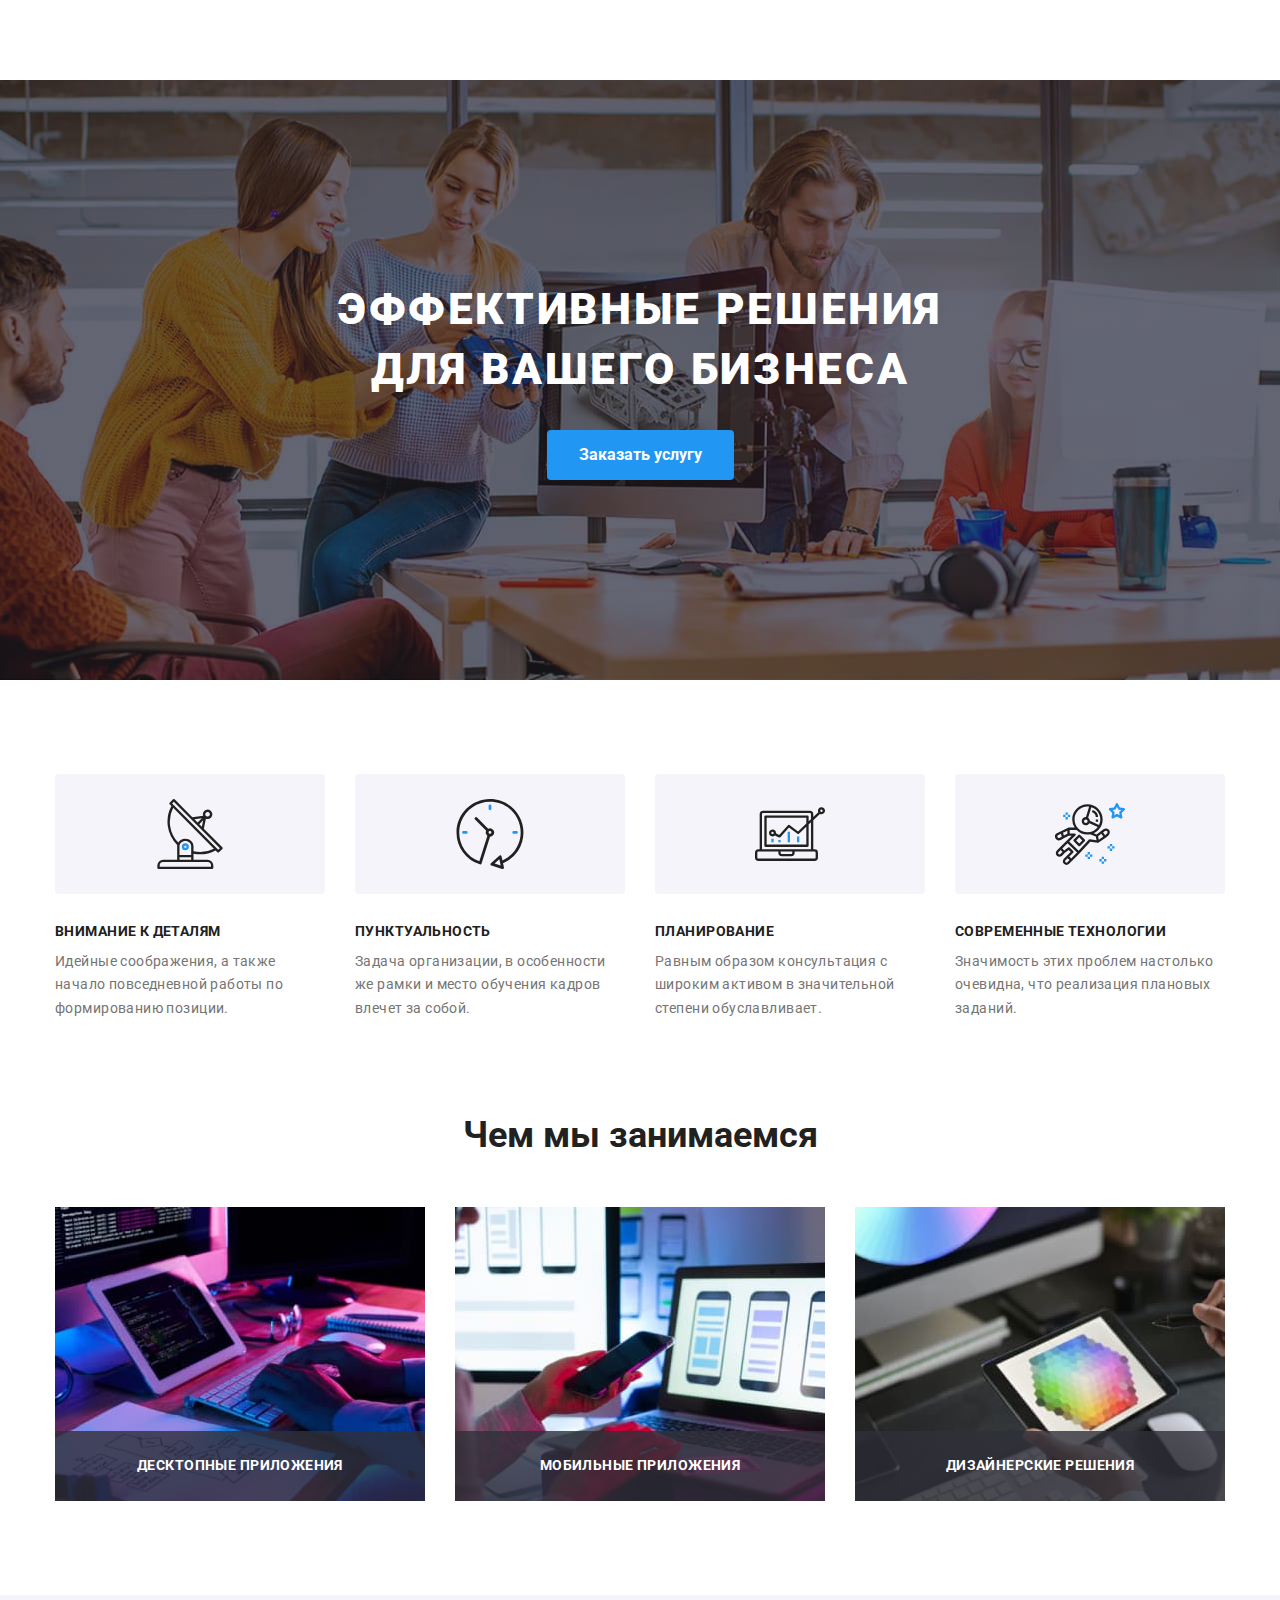
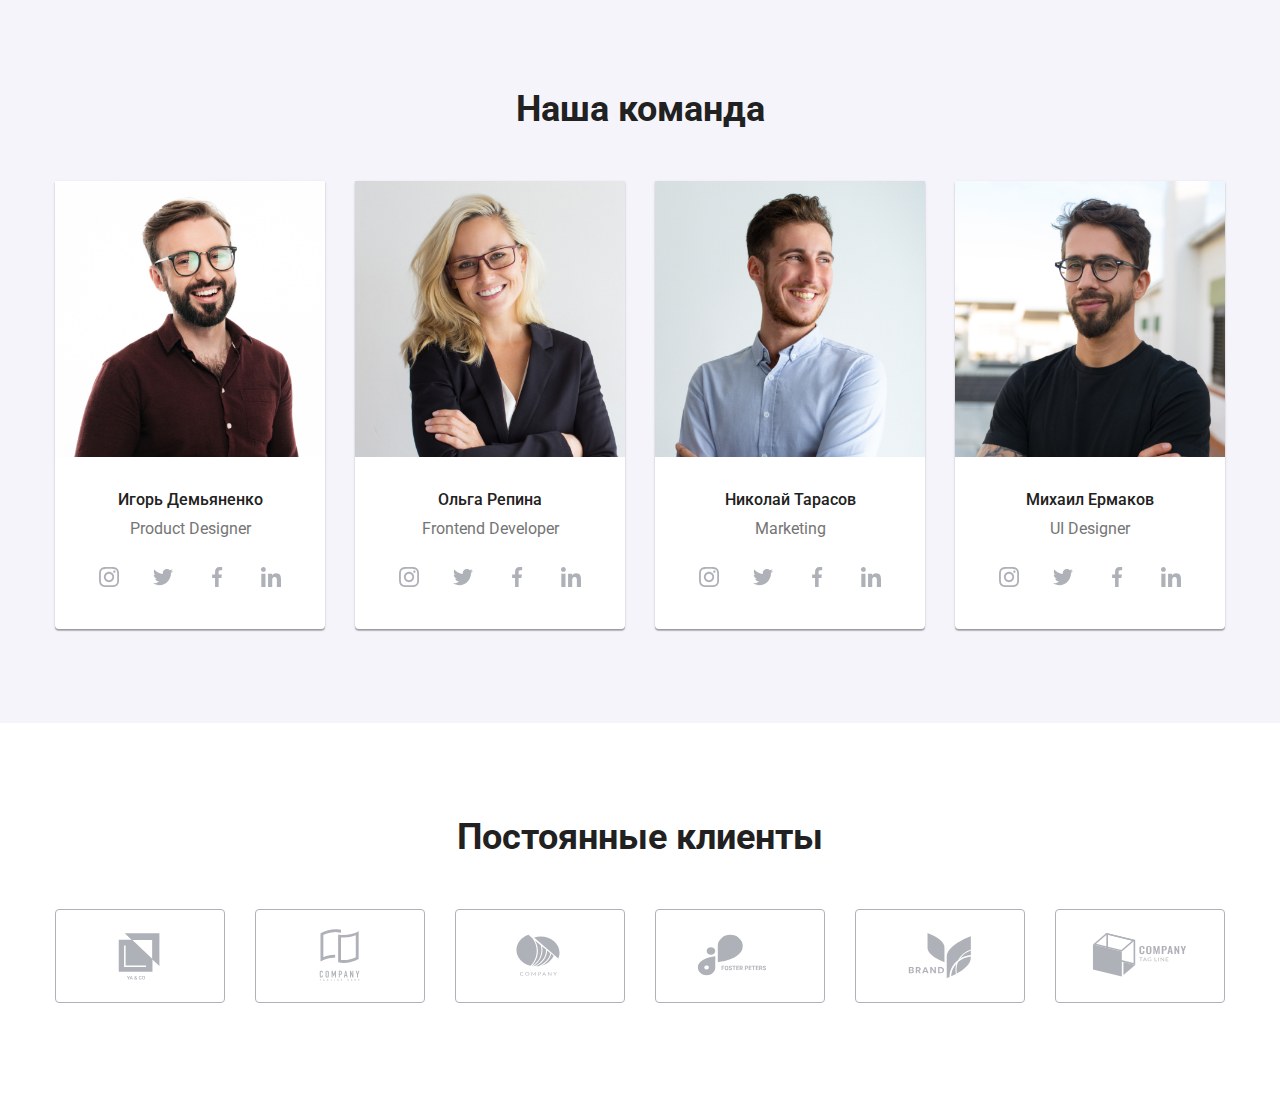
==== commit 248ddc12: "add adaptation till company" ====
--- a/index.html
+++ b/index.html
@@ -131,13 +131,14 @@
       </section>
 
       <!-- Чем мы занимаемся -->
-      <section class="section">
+      <section class="section section--occupation">
         <div class="occupation container">
           <h2 class="pre__title">Чем мы занимаемся</h2>
           <ul class="occupation-list list">
             <li class="occupation-list__item">
               <img
                 class="occupation-list__img"
+                srcset="./images/box-1.jpg 1x, ./images/box-1-2x.jpg 2x"
                 src="./images/box-1.jpg"
                 alt="Человек набирает код"
                 width="370"
@@ -147,6 +148,7 @@
             <li class="occupation-list__item">
               <img
                 class="occupation-list__img"
+                srcset="./images/box-2.jpg 1x, ./images/box-2-2x.jpg 2x"
                 src="./images/box-2.jpg"
                 alt="Прототип на мобильном телефоне"
                 width="370"
@@ -156,6 +158,7 @@
             <li class="occupation-list__item">
               <img
                 class="occupation-list__img"
+                srcset="./images/box-3.jpg 1x, ./images/box-3-2x.jpg 2x"
                 src="./images/box-3.jpg"
                 alt="Выбор цвета из большого количества вариантов"
                 width="370"
@@ -173,9 +176,13 @@
           <ul class="list people-list">
             <li class="people-list__item">
               <img
+                srcset="
+                  ./images/photo-igor.jpg    1x,
+                  ./images/photo-igor-2x.jpg 2x
+                "
                 src="./images/photo-igor.jpg"
                 alt="Фотография Игоря Демьяненко"
-                width="270"
+                width="100%"
               />
               <div class="people-wrap">
                 <h3 class="people-wrap__title">Игорь Демьяненко</h3>
@@ -223,9 +230,13 @@
             </li>
             <li class="people-list__item">
               <img
+                srcset="
+                  ./images/photo-olga.jpg    1x,
+                  ./images/photo-olga-2x.jpg 2x
+                "
                 src="./images/photo-olga.jpg"
                 alt="Фотография Ольги Репиной"
-                width="270"
+                width="100%"
               />
               <div class="people-wrap">
                 <h3 class="people-wrap__title">Ольга Репина</h3>
@@ -273,9 +284,13 @@
             </li>
             <li class="people-list__item">
               <img
+                srcset="
+                  ./images/photo-nikolay.jpg    1x,
+                  ./images/photo-nikolay-2x.jpg 2x
+                "
                 src="./images/photo-nikolay.jpg"
                 alt="Фотография Николай Тарасова"
-                width="270"
+                width="100%"
               />
               <div class="people-wrap">
                 <h3 class="people-wrap__title">Николай Тарасов</h3>
@@ -323,9 +338,13 @@
             </li>
             <li class="people-list__item">
               <img
+                srcset="
+                  ./images/photo-mihail.jpg    1x,
+                  ./images/photo-mihail-2x.jpg 2x
+                "
                 src="./images/photo-mihail.jpg"
                 alt="Фотография Михаила Ермакова"
-                width="270"
+                width="100%"
               />
               <div class="people-wrap">
                 <h3 class="people-wrap__title">Михаил Ермаков</h3>
@@ -376,7 +395,7 @@
       </section>
 
       <!-- Постоянные клиенты  -->
-      <!-- <section class="section">
+      <section class="section">
         <div class="company container">
           <h2 class="pre__title">Постоянные клиенты</h2>
           <ul class="company-list list">
@@ -425,7 +444,7 @@
           </ul>
         </div>
       </section>
-    </main> -->
+    </main>
 
     <!-- Подвал  -->
     <!-- <footer class="footer">
--- a/css/main.min.css
+++ b/css/main.min.css
@@ -1,2 +1,2 @@
-:root{--accent-color: #2196f3;--primary-text-color: #757575;--title-text-color: #212121;--primary-white-color: #ffffff;--secondary-color: #f5f4fa;--footer-bg-color: #2f303a}a{text-decoration:none}h1,h2,h3,p,ul{padding:0;margin:0}button{cursor:pointer}body{font-family:Roboto, sans-serif;color:var(--title-text-color);padding-top:80px}.list{margin:0;padding:0;list-style:none}.h-delete{position:absolute;white-space:nowrap;width:1px;height:1px;overflow:hidden;border:0;padding:0;clip:rect(0 0 0 0);clip-path:inset(50%);margin:-1px}.container{padding-left:15px;padding-right:15px;margin:0 auto;width:100%}@media screen and (min-width: 480px){.container{width:480px}}@media screen and (min-width: 768px){.container{width:768px}}@media screen and (min-width: 1200px){.container{width:1200px}}.button{color:var(--title-text-color);font-family:inherit;font-size:16px;padding:10px 32px;display:inline-block;border:none;border-radius:4px;cursor:pointer;margin:0}.button.button--hero{color:var(--primary-white-color);background-color:var(--accent-color);font-weight:700;line-height:1.87;margin-top:30px}.section{padding-top:60px;padding-bottom:60px}@media screen and (min-width: 1200px){.section{padding-top:94px;padding-bottom:94px}}.pre__title{font-size:36px;font-weight:700;line-height:1.16;text-align:center}.header{position:fixed;width:100%;top:0;left:0;z-index:1;background-color:var(--primary-white-color);border-bottom:1px solid #ececec}.header>.container{display:flex;align-items:center}.navigation{display:flex}.navigation .navigation__item{position:relative}.navigation .navigation__item:not(:last-child){margin-right:50px}.navigation__link{display:block;align-items:center;padding-top:32px;padding-bottom:32px;color:var(--title-text-color);font-weight:500;font-size:14px;line-height:1.14;letter-spacing:0.02em;transition:color 250ms cubic-bezier(0.4, 0, 0.2, 1)}.navigation__link:hover,.navigation__link:focus{font-weight:500;font-size:14px;line-height:1.14;letter-spacing:0.02em;color:var(--accent-color)}.contacts__link{font-weight:500;font-size:14px;line-height:1.14;letter-spacing:0.02em;color:var(--primary-text-color);display:flex;align-items:center;transition:color 250ms cubic-bezier(0.4, 0, 0.2, 1),fill 250ms cubic-bezier(0.4, 0, 0.2, 1)}.contacts__link:hover,.contacts__link:focus{color:var(--accent-color);fill:var(--accent-color)}.navigation__link--current{color:var(--accent-color)}.navigation__link--current::after{content:'';width:100%;height:4px;border-radius:2px;background:var(--accent-color);display:block;position:absolute;bottom:-1px}.contacts{display:flex;margin-left:auto}.contacts__icon{margin-right:10px}.contacts .contacts__item+.contacts__item{margin-left:50px}.section--hero{max-width:1600px;margin-left:auto;margin-right:auto;background-image:linear-gradient(to right, rgba(47,48,58,0.4), rgba(47,48,58,0.4)),url(../images/hero.jpg);background-color:var(--footer-bg-color);background-size:cover;background-repeat:no-repeat;background-position:center;text-align:center;padding-top:118px;padding-bottom:118px}@media screen and (min-width: 768px){.section--hero{max-height:400px}}@media screen and (min-width: 1200px){.section--hero{padding-top:200px;padding-bottom:200px;max-height:600px}}.hero__title{margin:0 auto;max-width:360px;font-weight:900;font-size:26px;text-transform:uppercase;letter-spacing:0.06em;line-height:1.62;color:var(--primary-white-color)}@media screen and (min-width: 1200px){.hero__title{max-width:650px;font-size:44px;line-height:1.36}}.section--benefits{padding-bottom:0}.benefits-list{margin-bottom:-30px}@media screen and (min-width: 768px){.benefits-list{display:flex;flex-wrap:wrap;justify-content:space-between}}@media screen and (min-width: 1200px){.benefits-list{display:flex;justify-content:space-between;margin-bottom:0}}.benefits-list__item{width:100%;margin-bottom:30px}@media screen and (min-width: 768px){.benefits-list__item{max-width:354px}}@media screen and (min-width: 1200px){.benefits-list__item{max-width:270px;margin-bottom:0}}.benefits-list__icon{background:var(--secondary-color);border-radius:4px;padding:25px 0;display:flex;align-items:center;justify-content:center}.benefits-list__title{font-weight:700;font-size:14px;line-height:1.14;letter-spacing:0.03em;text-transform:uppercase;color:var(--title-text-color);margin-top:30px;text-align:center}@media screen and (min-width: 768px){.benefits-list__title{text-align:start}}.benefits-list__text{font-size:14px;line-height:1.71;letter-spacing:0.03em;color:var(--primary-text-color);margin-top:10px}@media screen and (min-width: 1200px){.benefits-list__text{width:270px}}@media screen and (max-width: 1199px){.occupation{display:none}}.occupation-list{display:flex;margin-top:50px}.occupation-list .occupation-list__item{position:relative}.occupation-list .occupation-list__item+.occupation-list__item{margin-left:30px}.occupation-list__img{display:block}.occupation-list__text{position:absolute;z-index:0;bottom:0;left:0;width:100%;padding:27px 0;text-transform:uppercase;text-align:center;font-weight:700;font-size:14px;line-height:1.14;letter-spacing:0.03em;color:#fff;background:rgba(47,48,58,0.8)}.section-people{background-color:var(--secondary-color)}.people-list{margin-top:50px}@media screen and (min-width: 1200px){.people-list{display:flex}}.people-list__item{width:270px;background-color:#ffffff;box-shadow:0px 1px 3px rgba(0,0,0,0.12),0px 1px 1px rgba(0,0,0,0.14),0px 2px 1px rgba(0,0,0,0.2);border-radius:0px 0px 4px 4px}.people-wrap{padding-top:30px;padding-bottom:30px}.people-wrap__title{font-size:16px;font-weight:500;line-height:1.18;text-align:center}.people-wrap__text{font-size:16px;line-height:1.18;color:var(--primary-text-color);margin-top:10px;text-align:center}.people-list .people-list__item+.people-list__item{margin-left:30px}.social-list{margin-top:16px;display:flex;justify-content:center;align-items:center}.social-list__item:not(:last-child){margin-right:10px}.social-list__link{display:flex;justify-content:center;align-items:center;width:44px;height:44px;border-radius:50%;background:#fff;fill:#afb1b8;transition:fill 250ms cubic-bezier(0.4, 0, 0.2, 1),background 250ms cubic-bezier(0.4, 0, 0.2, 1)}.social-list__link:hover,.social-list__link:focus{background:var(--accent-color);fill:#fff}.company-list{display:flex;justify-content:space-between;margin-top:50px}.company-list__item{border:1px solid #afb1b8;border-radius:4px;transition:border 250ms cubic-bezier(0.4, 0, 0.2, 1)}.company-list__item:hover,.company-list__item:focus{border-color:var(--accent-color)}.company-list__link{display:flex;padding:16px 32px;fill:#afb1b8;transition:fill 250ms cubic-bezier(0.4, 0, 0.2, 1)}.company-list__link:hover,.company-list__link:focus{fill:var(--accent-color)}.footer{background-color:var(--footer-bg-color);padding-top:60px;padding-bottom:60px}.address{color:var(--primary-white-color);font-family:Roboto;font-style:normal;font-weight:400;font-size:14px;line-height:1.71;margin-top:20px;display:block;transition:color 250ms cubic-bezier(0.4, 0, 0.2, 1)}.address:hover,.address:focus{color:var(--accent-color)}.mail,.tel{color:rgba(255,255,255,0.6);font-family:Roboto;font-style:normal;font-weight:400;font-size:14px;line-height:1.71;margin-top:9px;display:block;transition:color 250ms cubic-bezier(0.4, 0, 0.2, 1)}.mail:hover,.mail:focus,.tel:hover,.tel:focus{color:var(--accent-color)}.flex-footer{display:flex}.footer-social__title,.subscription-email__title{font-weight:700;font-size:14px;line-height:1.14;letter-spacing:0.03em;text-transform:uppercase;color:var(--primary-white-color);margin-bottom:20px}.footer-social{margin-left:65px;padding-top:12px}.subscription-social{display:flex}.subscription-social__item:not(:last-child){margin-right:10px}.subscription-social__icon{display:flex;padding:12px;border-radius:50%;background:rgba(255,255,255,0.1);fill:var(--primary-white-color);transition:background 250ms cubic-bezier(0.4, 0, 0.2, 1)}.subscription-social__icon:hover,.subscription-social__icon:focus{background:var(--accent-color)}.subscription-email{margin-left:auto;padding-top:12px}.subscription-email__input{width:358px;padding:15px;border:1px solid rgba(255,255,255,0.3);filter:drop-shadow(0px 4px 4px rgba(0,0,0,0.15));border-radius:4px;background-color:inherit;color:var(--primary-white-color)}.subscription-email__icon{margin-left:10px}.subscription-email__btn{cursor:pointer;background:#2196f3;box-shadow:0px 4px 4px rgba(0,0,0,0.15);border-radius:4px;border-color:transparent;font-weight:700;font-size:16px;line-height:1.88;align-items:center;letter-spacing:0.06em;color:var(--primary-white-color);padding:8px 28px;margin-left:15px;fill:var(--primary-white-color);display:inline-flex;align-items:center}.backdrop{position:fixed;width:100vw;height:100vh;background-color:rgba(0,0,0,0.2);top:0;left:0;z-index:2;transition:opacity 500ms cubic-bezier(0, 0.48, 0.29, 0.94),visibility 600ms cubic-bezier(0, 0.48, 0.29, 0.94),scale 300ms cubic-bezier(0, 0.48, 0.29, 0.94)}.modal{position:absolute;top:50%;left:50%;transform:translate(-50%, -50%);width:530px;background-color:#fff;box-shadow:0px 1px 3px rgba(0,0,0,0.12),0px 1px 1px rgba(0,0,0,0.14),0px 2px 1px rgba(0,0,0,0.2);border-radius:4px}.modal__container{padding:40px}.modal__title{font-weight:700;font-size:20px;line-height:1.15;letter-spacing:0.03em;margin-bottom:12px}.is-hidden{transform:scale(120%);opacity:0;pointer-events:none;visibility:hidden}.form-list__item{margin-bottom:10px;fill:var(--accent-color)}.form-list__label{font-size:12px;line-height:1.16;letter-spacing:0.01em;color:var(--primary-text-color);margin-bottom:4px;display:block}.form-list__wrap{position:relative}.form-list__icon{position:absolute;top:50%;left:12px;transform:translateY(-50%);fill:var(--title-text-color);transition:fill 250ms cubic-bezier(0.4, 0, 0.2, 1)}.form-list__input:hover ~ .form-list__icon,.form-list__input:focus ~ .form-list__icon{fill:var(--accent-color)}.form-list__input{border:1px solid rgba(33,33,33,0.2);border-radius:4px;height:40px;width:100%;padding-left:42px;transition:border 250ms cubic-bezier(0.4, 0, 0.2, 1)}.form-list__input:hover,.form-list__input:focus{border:1px solid var(--accent-color)}.form-list__textarea{border:1px solid rgba(33,33,33,0.2);border-radius:4px;height:120px;resize:none;padding:12px 16px;font-size:12px;line-height:1.16;letter-spacing:0.01em;margin-bottom:20px;width:100%;transition:border 250ms cubic-bezier(0.4, 0, 0.2, 1)}.form-list__textarea:hover,.form-list__textarea:focus{border:1px solid var(--accent-color)}.form-list__textarea::placeholder{font-size:12px;line-height:1.16;letter-spacing:0.01em;color:rgba(117,117,117,0.5)}.last-form{margin-bottom:0}.policy{margin-bottom:30px;text-align:center}.policy__text{font-size:14px;line-height:1.71;letter-spacing:0.03em;color:var(--primary-text-color);display:flex;align-items:center;justify-content:center}.check-icon{fill:currentColor}.policy__text span{width:14px;height:13px;border:2px solid var(--title-text-color);border-radius:2px;margin-right:8px;display:flex;align-items:center;justify-content:center;color:transparent}.policy__checkbox:checked+.policy__text>span{background:var(--accent-color);border:none;color:var(--primary-white-color)}.modal-button{position:absolute;right:8px;top:8px;border-radius:50%;cursor:pointer;border:1px solid rgba(0,0,0,0.1);background:var(--primary-white-color);display:flex;padding:6px;transition:fill 250ms cubic-bezier(0.4, 0, 0.2, 1)}.modal-button:hover,.modal-button:focus{fill:var(--accent-color)}.btn-send{color:var(--primary-white-color);background:var(--accent-color);box-shadow:0px 4px 4px rgba(0,0,0,0.15);border-radius:4px;border:none;font-weight:700;font-size:16px;line-height:1.88;align-items:center;text-align:center;letter-spacing:0.06em;padding:10px 55px;display:block;margin-left:auto;margin-right:auto;transition:background 250ms cubic-bezier(0.4, 0, 0.2, 1);cursor:pointer}.btn-send:hover,.btn-send:focus{background:#188ce8}.agreements{font-size:14px;line-height:1.71;letter-spacing:0.03em;text-decoration-line:underline;margin-left:3px;color:var(--accent-color)}.logo{color:#000000;font-family:Raleway;font-style:normal;font-weight:bold;font-size:26px;line-height:1.38;letter-spacing:0.03em;text-decoration:none;margin-right:93px}.logo__part{color:var(--accent-color)}.footer__logo{color:var(--primary-white-color)}.portfolio-list{margin-top:50px;display:flex;flex-wrap:wrap}.project__item{width:370px;margin-right:30px;margin-bottom:30px;transition:box-shadow 250ms cubic-bezier(0.4, 0, 0.2, 1)}.project__item:hover,.project__item:focus{box-shadow:0px 1px 1px rgba(0,0,0,0.12),0px 4px 4px rgba(0,0,0,0.06),1px 4px 6px rgba(0,0,0,0.16)}.project__item:nth-child(3n){margin-right:0}.project__item:nth-last-child(-n+3){margin-bottom:0}.project__img{display:block}.project__wrap{position:relative;overflow:hidden}.project__top-text{position:absolute;top:0;left:0;color:var(--primary-white-color);font-size:18px;line-height:1.56;letter-spacing:0.03em;background:rgba(33,150,243,0.9);padding:63px 24px;transform:translateY(101%);transition:transform 250ms cubic-bezier(0.4, 0, 0.2, 1)}.project__item:hover .project__top-text{transform:translateY(0)}.project-name{padding:20px 24px;border-left:1px solid #eeeeee;border-right:1px solid #eeeeee;border-bottom:1px solid #eeeeee}.project-name__title{font-size:18px;line-height:2}.project-name__text{font-size:16px;line-height:1.87;color:var(--primary-text-color);margin-top:4px}.categories-list{display:flex;justify-content:center}.categories-list .categories-list__item+.categories-list__item{margin-left:8px}.categories-list__button{color:var(--title-text-color);background-color:var(--secondary-color);font-weight:500;letter-spacing:0.03em;line-height:1.62;padding:6px 22px;transition:color 250ms cubic-bezier(0.4, 0, 0.2, 1),background-color 250ms cubic-bezier(0.4, 0, 0.2, 1)}.categories-list__button:hover,.categories-list__button:focus{color:var(--primary-white-color);background-color:var(--accent-color);box-shadow:0px 3px 1px rgba(0,0,0,0.1),0px 1px 2px rgba(0,0,0,0.08),0px 2px 2px rgba(0,0,0,0.12)}
+:root{--accent-color: #2196f3;--primary-text-color: #757575;--title-text-color: #212121;--primary-white-color: #ffffff;--secondary-color: #f5f4fa;--footer-bg-color: #2f303a}a{text-decoration:none}h1,h2,h3,p,ul{padding:0;margin:0}button{cursor:pointer}body{font-family:Roboto, sans-serif;color:var(--title-text-color);padding-top:80px}.list{margin:0;padding:0;list-style:none}.h-delete{position:absolute;white-space:nowrap;width:1px;height:1px;overflow:hidden;border:0;padding:0;clip:rect(0 0 0 0);clip-path:inset(50%);margin:-1px}.container{padding-left:15px;padding-right:15px;margin:0 auto;width:100%}@media screen and (min-width: 480px){.container{width:480px}}@media screen and (min-width: 768px){.container{width:768px}}@media screen and (min-width: 1200px){.container{width:1200px}}.button{color:var(--title-text-color);font-family:inherit;font-size:16px;padding:10px 32px;display:inline-block;border:none;border-radius:4px;cursor:pointer;margin:0}.button.button--hero{color:var(--primary-white-color);background-color:var(--accent-color);font-weight:700;line-height:1.87;margin-top:30px}.section{padding-top:60px;padding-bottom:60px}@media screen and (min-width: 1200px){.section{padding-top:94px;padding-bottom:94px}}.pre__title{text-align:center;font-weight:700;font-size:28px;line-height:1.17}@media screen and (min-width: 1200px){.pre__title{font-size:36px;line-height:1.16}}.header{position:fixed;width:100%;top:0;left:0;z-index:1;background-color:var(--primary-white-color);border-bottom:1px solid #ececec}.header>.container{display:flex;align-items:center}.navigation{display:flex}.navigation .navigation__item{position:relative}.navigation .navigation__item:not(:last-child){margin-right:50px}.navigation__link{display:block;align-items:center;padding-top:32px;padding-bottom:32px;color:var(--title-text-color);font-weight:500;font-size:14px;line-height:1.14;letter-spacing:0.02em;transition:color 250ms cubic-bezier(0.4, 0, 0.2, 1)}.navigation__link:hover,.navigation__link:focus{font-weight:500;font-size:14px;line-height:1.14;letter-spacing:0.02em;color:var(--accent-color)}.contacts__link{font-weight:500;font-size:14px;line-height:1.14;letter-spacing:0.02em;color:var(--primary-text-color);display:flex;align-items:center;transition:color 250ms cubic-bezier(0.4, 0, 0.2, 1),fill 250ms cubic-bezier(0.4, 0, 0.2, 1)}.contacts__link:hover,.contacts__link:focus{color:var(--accent-color);fill:var(--accent-color)}.navigation__link--current{color:var(--accent-color)}.navigation__link--current::after{content:'';width:100%;height:4px;border-radius:2px;background:var(--accent-color);display:block;position:absolute;bottom:-1px}.contacts{display:flex;margin-left:auto}.contacts__icon{margin-right:10px}.contacts .contacts__item+.contacts__item{margin-left:50px}.section--hero{max-width:1600px;margin-left:auto;margin-right:auto;background-image:linear-gradient(to right, rgba(47,48,58,0.4), rgba(47,48,58,0.4)),url(../images/hero-mob.jpg);background-color:var(--footer-bg-color);background-size:cover;background-repeat:no-repeat;background-position:center;text-align:center;padding-top:118px;padding-bottom:118px}@media (min-device-pixel-ratio: 2), (min-resolution: 192dpi), (min-resolution: 2dppx){.section--hero{background-image:linear-gradient(to right, rgba(47,48,58,0.4), rgba(47,48,58,0.4)),url(../images/hero-mob-2x.jpg)}}@media screen and (min-width: 768px){.section--hero{max-height:400px;background-image:linear-gradient(to right, rgba(47,48,58,0.4), rgba(47,48,58,0.4)),url(../images/hero-tab.jpg)}}@media screen and (min-width: 768px) and (min-device-pixel-ratio: 2), screen and (min-width: 768px) and (min-resolution: 192dpi), screen and (min-width: 768px) and (min-resolution: 2dppx){.section--hero{background-image:linear-gradient(to right, rgba(47,48,58,0.4), rgba(47,48,58,0.4)),url(../images/hero-tab-2x.jpg)}}@media screen and (min-width: 1200px){.section--hero{padding-top:200px;padding-bottom:200px;max-height:600px;background-image:linear-gradient(to right, rgba(47,48,58,0.4), rgba(47,48,58,0.4)),url(../images/hero.jpg)}}@media screen and (min-width: 1200px) and (min-device-pixel-ratio: 2), screen and (min-width: 1200px) and (min-resolution: 192dpi), screen and (min-width: 1200px) and (min-resolution: 2dppx){.section--hero{background-image:linear-gradient(to right, rgba(47,48,58,0.4), rgba(47,48,58,0.4)),url(../images/hero-2x.jpg)}}.hero__title{margin:0 auto;max-width:360px;font-weight:900;font-size:26px;text-transform:uppercase;letter-spacing:0.06em;line-height:1.62;color:var(--primary-white-color)}@media screen and (min-width: 1200px){.hero__title{max-width:650px;font-size:44px;line-height:1.36}}@media screen and (min-width: 1200px){.section--benefits{padding-bottom:0}}.benefits-list{margin-bottom:-30px}@media screen and (min-width: 768px){.benefits-list{display:flex;flex-wrap:wrap;justify-content:space-between}}@media screen and (min-width: 1200px){.benefits-list{display:flex;justify-content:space-between;margin-bottom:0}}.benefits-list__item{width:100%;margin-bottom:30px}@media screen and (min-width: 768px){.benefits-list__item{max-width:354px}}@media screen and (min-width: 1200px){.benefits-list__item{max-width:270px;margin-bottom:0}}.benefits-list__icon{background:var(--secondary-color);border-radius:4px;padding:25px 0;display:flex;align-items:center;justify-content:center}.benefits-list__title{font-weight:700;font-size:14px;line-height:1.14;letter-spacing:0.03em;text-transform:uppercase;color:var(--title-text-color);margin-top:30px;text-align:center}@media screen and (min-width: 768px){.benefits-list__title{text-align:start}}.benefits-list__text{font-size:14px;line-height:1.71;letter-spacing:0.03em;color:var(--primary-text-color);margin-top:10px}@media screen and (min-width: 1200px){.benefits-list__text{width:270px}}@media screen and (max-width: 1199px){.section--occupation{padding:0}}@media screen and (max-width: 1199px){.occupation{display:none}}.occupation-list{display:flex;margin-top:50px}.occupation-list .occupation-list__item{position:relative}.occupation-list .occupation-list__item+.occupation-list__item{margin-left:30px}.occupation-list__img{display:block}.occupation-list__text{position:absolute;z-index:0;bottom:0;left:0;width:100%;padding:27px 0;text-transform:uppercase;text-align:center;font-weight:700;font-size:14px;line-height:1.14;letter-spacing:0.03em;color:#fff;background:rgba(47,48,58,0.8)}.section-people{background-color:var(--secondary-color)}.people-list{margin-top:30px;margin-bottom:-30px}@media screen and (min-width: 768px){.people-list{display:flex;flex-wrap:wrap;margin-left:-30px}}@media screen and (min-width: 1200px){.people-list{margin-top:50px}}.people-list__item{width:100%;margin-bottom:30px;background-color:#ffffff;box-shadow:0px 1px 3px rgba(0,0,0,0.12),0px 1px 1px rgba(0,0,0,0.14),0px 2px 1px rgba(0,0,0,0.2);border-radius:0px 0px 4px 4px}@media screen and (min-width: 768px){.people-list__item{width:calc(100% / 2 - 30px);margin-left:30px}}@media screen and (min-width: 1200px){.people-list__item{width:calc(100% / 4 - 30px)}}.people-wrap{padding-top:30px;padding-bottom:30px}.people-wrap__title{font-size:16px;font-weight:500;line-height:1.18;text-align:center}.people-wrap__text{font-size:16px;line-height:1.18;color:var(--primary-text-color);margin-top:10px;text-align:center}.social-list{margin-top:16px;display:flex;justify-content:center;align-items:center}.social-list__item:not(:last-child){margin-right:10px}.social-list__link{display:flex;justify-content:center;align-items:center;width:44px;height:44px;border-radius:50%;background:#fff;fill:#afb1b8;transition:fill 250ms cubic-bezier(0.4, 0, 0.2, 1),background 250ms cubic-bezier(0.4, 0, 0.2, 1)}.social-list__link:hover,.social-list__link:focus{background:var(--accent-color);fill:#fff}.company-list{margin-top:30px;display:flex;flex-wrap:wrap;margin-left:-30px;margin-bottom:-30px}@media screen and (min-width: 1200px){.company-list{justify-content:space-between;margin-top:50px;flex-wrap:nowrap}}.company-list__item{border:1px solid #afb1b8;border-radius:4px;transition:border 250ms cubic-bezier(0.4, 0, 0.2, 1);width:calc(100% / 2 - 30px);margin-left:30px;margin-bottom:30px}.company-list__item:hover,.company-list__item:focus{border-color:var(--accent-color)}@media screen and (min-width: 768px){.company-list__item{width:calc(100% / 3 - 30px)}}@media screen and (min-width: 1200px){.company-list__item{width:calc(100% / 6 - 30px)}}.company-list__link{display:flex;justify-content:center;padding:16px 0;fill:#afb1b8;transition:fill 250ms cubic-bezier(0.4, 0, 0.2, 1)}.company-list__link:hover,.company-list__link:focus{fill:var(--accent-color)}.footer{background-color:var(--footer-bg-color);padding-top:60px;padding-bottom:60px}.address{color:var(--primary-white-color);font-family:Roboto;font-style:normal;font-weight:400;font-size:14px;line-height:1.71;margin-top:20px;display:block;transition:color 250ms cubic-bezier(0.4, 0, 0.2, 1)}.address:hover,.address:focus{color:var(--accent-color)}.mail,.tel{color:rgba(255,255,255,0.6);font-family:Roboto;font-style:normal;font-weight:400;font-size:14px;line-height:1.71;margin-top:9px;display:block;transition:color 250ms cubic-bezier(0.4, 0, 0.2, 1)}.mail:hover,.mail:focus,.tel:hover,.tel:focus{color:var(--accent-color)}.flex-footer{display:flex}.footer-social__title,.subscription-email__title{font-weight:700;font-size:14px;line-height:1.14;letter-spacing:0.03em;text-transform:uppercase;color:var(--primary-white-color);margin-bottom:20px}.footer-social{margin-left:65px;padding-top:12px}.subscription-social{display:flex}.subscription-social__item:not(:last-child){margin-right:10px}.subscription-social__icon{display:flex;padding:12px;border-radius:50%;background:rgba(255,255,255,0.1);fill:var(--primary-white-color);transition:background 250ms cubic-bezier(0.4, 0, 0.2, 1)}.subscription-social__icon:hover,.subscription-social__icon:focus{background:var(--accent-color)}.subscription-email{margin-left:auto;padding-top:12px}.subscription-email__input{width:358px;padding:15px;border:1px solid rgba(255,255,255,0.3);filter:drop-shadow(0px 4px 4px rgba(0,0,0,0.15));border-radius:4px;background-color:inherit;color:var(--primary-white-color)}.subscription-email__icon{margin-left:10px}.subscription-email__btn{cursor:pointer;background:#2196f3;box-shadow:0px 4px 4px rgba(0,0,0,0.15);border-radius:4px;border-color:transparent;font-weight:700;font-size:16px;line-height:1.88;align-items:center;letter-spacing:0.06em;color:var(--primary-white-color);padding:8px 28px;margin-left:15px;fill:var(--primary-white-color);display:inline-flex;align-items:center}.backdrop{position:fixed;width:100vw;height:100vh;background-color:rgba(0,0,0,0.2);top:0;left:0;z-index:2;transition:opacity 500ms cubic-bezier(0, 0.48, 0.29, 0.94),visibility 600ms cubic-bezier(0, 0.48, 0.29, 0.94),scale 300ms cubic-bezier(0, 0.48, 0.29, 0.94)}.modal{position:absolute;top:50%;left:50%;transform:translate(-50%, -50%);width:530px;background-color:#fff;box-shadow:0px 1px 3px rgba(0,0,0,0.12),0px 1px 1px rgba(0,0,0,0.14),0px 2px 1px rgba(0,0,0,0.2);border-radius:4px}.modal__container{padding:40px}.modal__title{font-weight:700;font-size:20px;line-height:1.15;letter-spacing:0.03em;margin-bottom:12px}.is-hidden{transform:scale(120%);opacity:0;pointer-events:none;visibility:hidden}.form-list__item{margin-bottom:10px;fill:var(--accent-color)}.form-list__label{font-size:12px;line-height:1.16;letter-spacing:0.01em;color:var(--primary-text-color);margin-bottom:4px;display:block}.form-list__wrap{position:relative}.form-list__icon{position:absolute;top:50%;left:12px;transform:translateY(-50%);fill:var(--title-text-color);transition:fill 250ms cubic-bezier(0.4, 0, 0.2, 1)}.form-list__input:hover ~ .form-list__icon,.form-list__input:focus ~ .form-list__icon{fill:var(--accent-color)}.form-list__input{border:1px solid rgba(33,33,33,0.2);border-radius:4px;height:40px;width:100%;padding-left:42px;transition:border 250ms cubic-bezier(0.4, 0, 0.2, 1)}.form-list__input:hover,.form-list__input:focus{border:1px solid var(--accent-color)}.form-list__textarea{border:1px solid rgba(33,33,33,0.2);border-radius:4px;height:120px;resize:none;padding:12px 16px;font-size:12px;line-height:1.16;letter-spacing:0.01em;margin-bottom:20px;width:100%;transition:border 250ms cubic-bezier(0.4, 0, 0.2, 1)}.form-list__textarea:hover,.form-list__textarea:focus{border:1px solid var(--accent-color)}.form-list__textarea::placeholder{font-size:12px;line-height:1.16;letter-spacing:0.01em;color:rgba(117,117,117,0.5)}.last-form{margin-bottom:0}.policy{margin-bottom:30px;text-align:center}.policy__text{font-size:14px;line-height:1.71;letter-spacing:0.03em;color:var(--primary-text-color);display:flex;align-items:center;justify-content:center}.check-icon{fill:currentColor}.policy__text span{width:14px;height:13px;border:2px solid var(--title-text-color);border-radius:2px;margin-right:8px;display:flex;align-items:center;justify-content:center;color:transparent}.policy__checkbox:checked+.policy__text>span{background:var(--accent-color);border:none;color:var(--primary-white-color)}.modal-button{position:absolute;right:8px;top:8px;border-radius:50%;cursor:pointer;border:1px solid rgba(0,0,0,0.1);background:var(--primary-white-color);display:flex;padding:6px;transition:fill 250ms cubic-bezier(0.4, 0, 0.2, 1)}.modal-button:hover,.modal-button:focus{fill:var(--accent-color)}.btn-send{color:var(--primary-white-color);background:var(--accent-color);box-shadow:0px 4px 4px rgba(0,0,0,0.15);border-radius:4px;border:none;font-weight:700;font-size:16px;line-height:1.88;align-items:center;text-align:center;letter-spacing:0.06em;padding:10px 55px;display:block;margin-left:auto;margin-right:auto;transition:background 250ms cubic-bezier(0.4, 0, 0.2, 1);cursor:pointer}.btn-send:hover,.btn-send:focus{background:#188ce8}.agreements{font-size:14px;line-height:1.71;letter-spacing:0.03em;text-decoration-line:underline;margin-left:3px;color:var(--accent-color)}.logo{color:#000000;font-family:Raleway;font-style:normal;font-weight:bold;font-size:26px;line-height:1.38;letter-spacing:0.03em;text-decoration:none;margin-right:93px}.logo__part{color:var(--accent-color)}.footer__logo{color:var(--primary-white-color)}.portfolio-list{margin-top:50px;display:flex;flex-wrap:wrap}.project__item{width:370px;margin-right:30px;margin-bottom:30px;transition:box-shadow 250ms cubic-bezier(0.4, 0, 0.2, 1)}.project__item:hover,.project__item:focus{box-shadow:0px 1px 1px rgba(0,0,0,0.12),0px 4px 4px rgba(0,0,0,0.06),1px 4px 6px rgba(0,0,0,0.16)}.project__item:nth-child(3n){margin-right:0}.project__item:nth-last-child(-n+3){margin-bottom:0}.project__img{display:block}.project__wrap{position:relative;overflow:hidden}.project__top-text{position:absolute;top:0;left:0;color:var(--primary-white-color);font-size:18px;line-height:1.56;letter-spacing:0.03em;background:rgba(33,150,243,0.9);padding:63px 24px;transform:translateY(101%);transition:transform 250ms cubic-bezier(0.4, 0, 0.2, 1)}.project__item:hover .project__top-text{transform:translateY(0)}.project-name{padding:20px 24px;border-left:1px solid #eeeeee;border-right:1px solid #eeeeee;border-bottom:1px solid #eeeeee}.project-name__title{font-size:18px;line-height:2}.project-name__text{font-size:16px;line-height:1.87;color:var(--primary-text-color);margin-top:4px}.categories-list{display:flex;justify-content:center}.categories-list .categories-list__item+.categories-list__item{margin-left:8px}.categories-list__button{color:var(--title-text-color);background-color:var(--secondary-color);font-weight:500;letter-spacing:0.03em;line-height:1.62;padding:6px 22px;transition:color 250ms cubic-bezier(0.4, 0, 0.2, 1),background-color 250ms cubic-bezier(0.4, 0, 0.2, 1)}.categories-list__button:hover,.categories-list__button:focus{color:var(--primary-white-color);background-color:var(--accent-color);box-shadow:0px 3px 1px rgba(0,0,0,0.1),0px 1px 2px rgba(0,0,0,0.08),0px 2px 2px rgba(0,0,0,0.12)}
 /*# sourceMappingURL=main.min.css.map */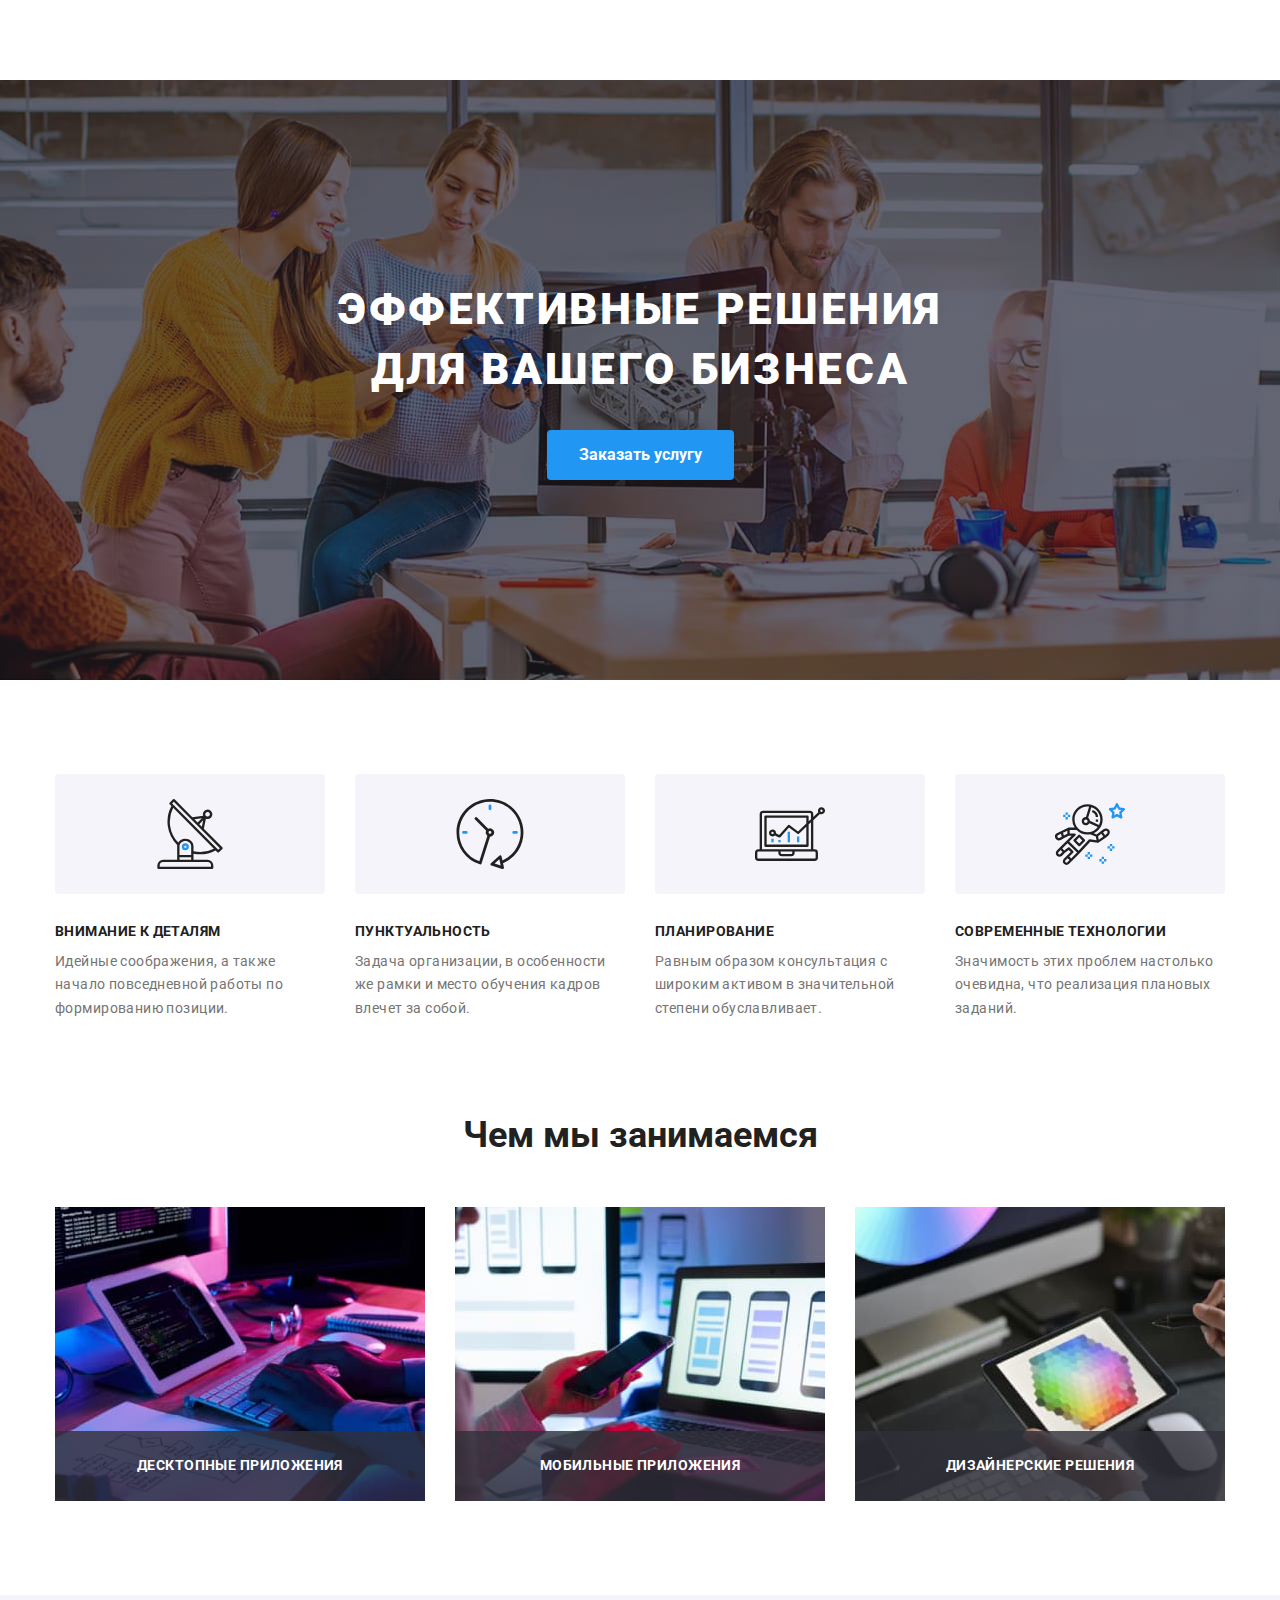
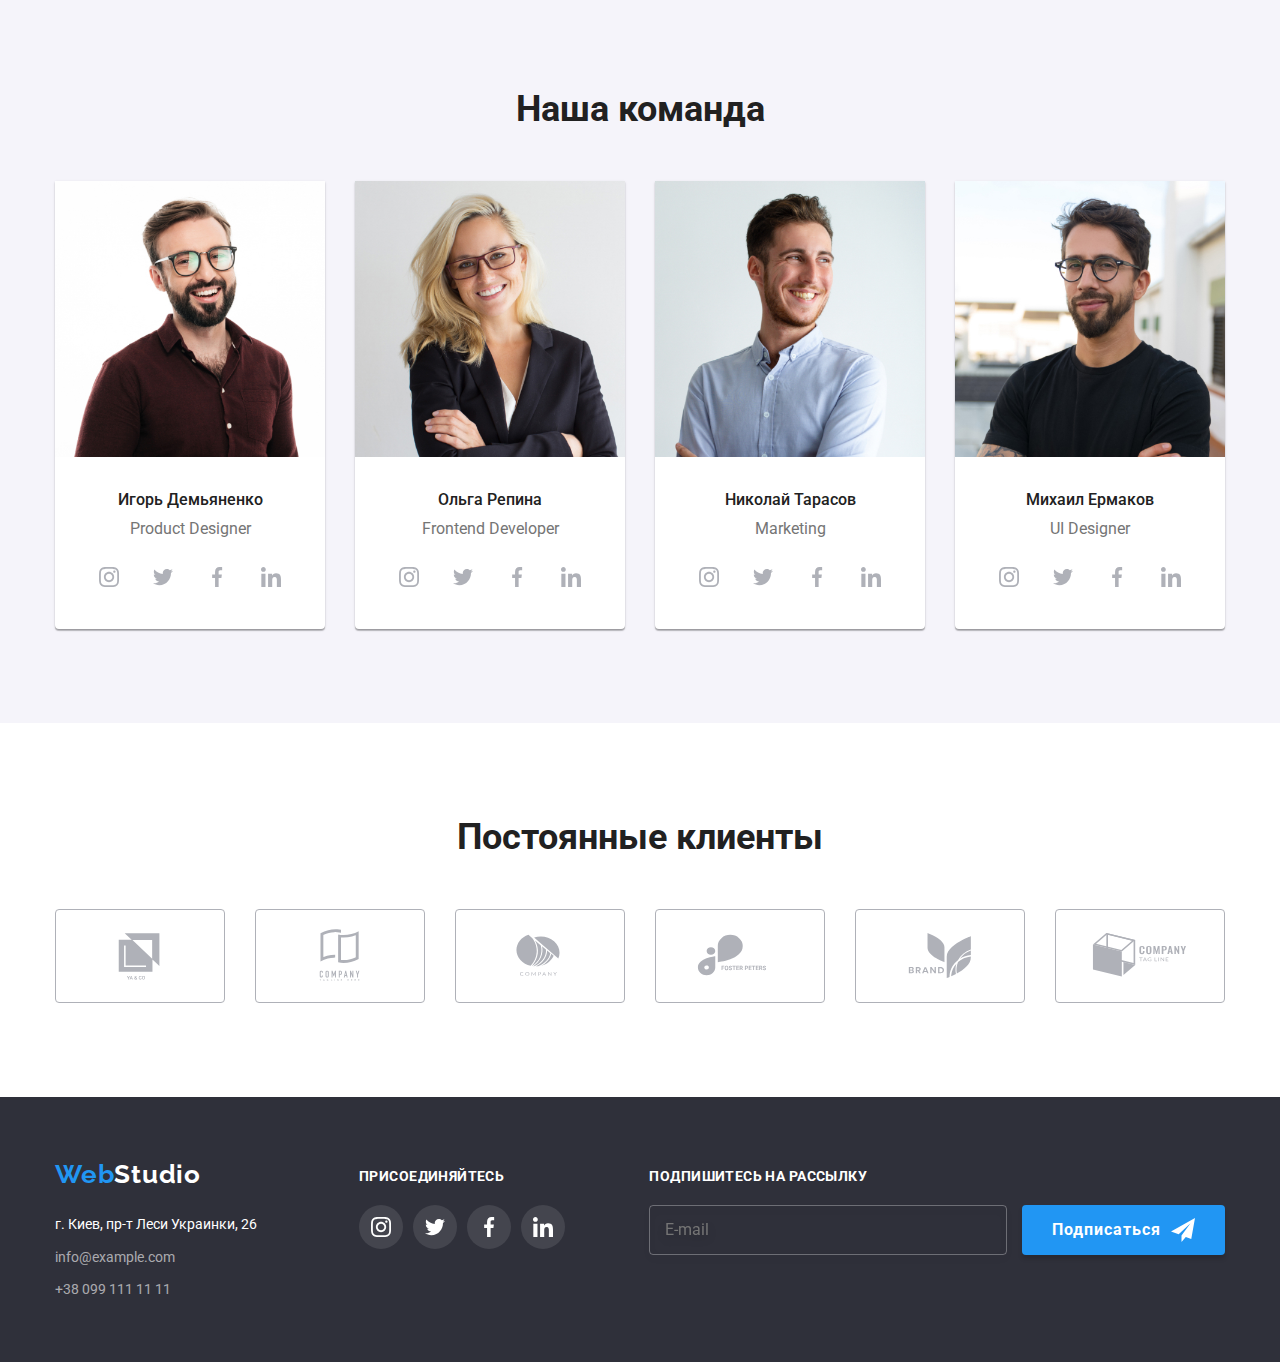
==== commit 5ca3c44f: "add adaptation footer" ====
--- a/index.html
+++ b/index.html
@@ -447,9 +447,9 @@
     </main>
 
     <!-- Подвал  -->
-    <!-- <footer class="footer">
+    <footer class="footer">
       <div class="flex-footer container">
-        <div>
+        <div class="footer-contacts">
           <a class="logo footer__logo" href="./index.html" lang="en">
             <span class="logo__part">Web</span>Studio</a
           >
@@ -533,7 +533,7 @@
           </form>
         </div>
       </div>
-    </footer> -->
+    </footer>
 
     <!-- backdrop - модальное окно  -->
     <!-- <div class="backdrop is-hidden" data-modal>
--- a/css/main.min.css
+++ b/css/main.min.css
@@ -1,2 +1,2 @@
-:root{--accent-color: #2196f3;--primary-text-color: #757575;--title-text-color: #212121;--primary-white-color: #ffffff;--secondary-color: #f5f4fa;--footer-bg-color: #2f303a}a{text-decoration:none}h1,h2,h3,p,ul{padding:0;margin:0}button{cursor:pointer}body{font-family:Roboto, sans-serif;color:var(--title-text-color);padding-top:80px}.list{margin:0;padding:0;list-style:none}.h-delete{position:absolute;white-space:nowrap;width:1px;height:1px;overflow:hidden;border:0;padding:0;clip:rect(0 0 0 0);clip-path:inset(50%);margin:-1px}.container{padding-left:15px;padding-right:15px;margin:0 auto;width:100%}@media screen and (min-width: 480px){.container{width:480px}}@media screen and (min-width: 768px){.container{width:768px}}@media screen and (min-width: 1200px){.container{width:1200px}}.button{color:var(--title-text-color);font-family:inherit;font-size:16px;padding:10px 32px;display:inline-block;border:none;border-radius:4px;cursor:pointer;margin:0}.button.button--hero{color:var(--primary-white-color);background-color:var(--accent-color);font-weight:700;line-height:1.87;margin-top:30px}.section{padding-top:60px;padding-bottom:60px}@media screen and (min-width: 1200px){.section{padding-top:94px;padding-bottom:94px}}.pre__title{text-align:center;font-weight:700;font-size:28px;line-height:1.17}@media screen and (min-width: 1200px){.pre__title{font-size:36px;line-height:1.16}}.header{position:fixed;width:100%;top:0;left:0;z-index:1;background-color:var(--primary-white-color);border-bottom:1px solid #ececec}.header>.container{display:flex;align-items:center}.navigation{display:flex}.navigation .navigation__item{position:relative}.navigation .navigation__item:not(:last-child){margin-right:50px}.navigation__link{display:block;align-items:center;padding-top:32px;padding-bottom:32px;color:var(--title-text-color);font-weight:500;font-size:14px;line-height:1.14;letter-spacing:0.02em;transition:color 250ms cubic-bezier(0.4, 0, 0.2, 1)}.navigation__link:hover,.navigation__link:focus{font-weight:500;font-size:14px;line-height:1.14;letter-spacing:0.02em;color:var(--accent-color)}.contacts__link{font-weight:500;font-size:14px;line-height:1.14;letter-spacing:0.02em;color:var(--primary-text-color);display:flex;align-items:center;transition:color 250ms cubic-bezier(0.4, 0, 0.2, 1),fill 250ms cubic-bezier(0.4, 0, 0.2, 1)}.contacts__link:hover,.contacts__link:focus{color:var(--accent-color);fill:var(--accent-color)}.navigation__link--current{color:var(--accent-color)}.navigation__link--current::after{content:'';width:100%;height:4px;border-radius:2px;background:var(--accent-color);display:block;position:absolute;bottom:-1px}.contacts{display:flex;margin-left:auto}.contacts__icon{margin-right:10px}.contacts .contacts__item+.contacts__item{margin-left:50px}.section--hero{max-width:1600px;margin-left:auto;margin-right:auto;background-image:linear-gradient(to right, rgba(47,48,58,0.4), rgba(47,48,58,0.4)),url(../images/hero-mob.jpg);background-color:var(--footer-bg-color);background-size:cover;background-repeat:no-repeat;background-position:center;text-align:center;padding-top:118px;padding-bottom:118px}@media (min-device-pixel-ratio: 2), (min-resolution: 192dpi), (min-resolution: 2dppx){.section--hero{background-image:linear-gradient(to right, rgba(47,48,58,0.4), rgba(47,48,58,0.4)),url(../images/hero-mob-2x.jpg)}}@media screen and (min-width: 768px){.section--hero{max-height:400px;background-image:linear-gradient(to right, rgba(47,48,58,0.4), rgba(47,48,58,0.4)),url(../images/hero-tab.jpg)}}@media screen and (min-width: 768px) and (min-device-pixel-ratio: 2), screen and (min-width: 768px) and (min-resolution: 192dpi), screen and (min-width: 768px) and (min-resolution: 2dppx){.section--hero{background-image:linear-gradient(to right, rgba(47,48,58,0.4), rgba(47,48,58,0.4)),url(../images/hero-tab-2x.jpg)}}@media screen and (min-width: 1200px){.section--hero{padding-top:200px;padding-bottom:200px;max-height:600px;background-image:linear-gradient(to right, rgba(47,48,58,0.4), rgba(47,48,58,0.4)),url(../images/hero.jpg)}}@media screen and (min-width: 1200px) and (min-device-pixel-ratio: 2), screen and (min-width: 1200px) and (min-resolution: 192dpi), screen and (min-width: 1200px) and (min-resolution: 2dppx){.section--hero{background-image:linear-gradient(to right, rgba(47,48,58,0.4), rgba(47,48,58,0.4)),url(../images/hero-2x.jpg)}}.hero__title{margin:0 auto;max-width:360px;font-weight:900;font-size:26px;text-transform:uppercase;letter-spacing:0.06em;line-height:1.62;color:var(--primary-white-color)}@media screen and (min-width: 1200px){.hero__title{max-width:650px;font-size:44px;line-height:1.36}}@media screen and (min-width: 1200px){.section--benefits{padding-bottom:0}}.benefits-list{margin-bottom:-30px}@media screen and (min-width: 768px){.benefits-list{display:flex;flex-wrap:wrap;justify-content:space-between}}@media screen and (min-width: 1200px){.benefits-list{display:flex;justify-content:space-between;margin-bottom:0}}.benefits-list__item{width:100%;margin-bottom:30px}@media screen and (min-width: 768px){.benefits-list__item{max-width:354px}}@media screen and (min-width: 1200px){.benefits-list__item{max-width:270px;margin-bottom:0}}.benefits-list__icon{background:var(--secondary-color);border-radius:4px;padding:25px 0;display:flex;align-items:center;justify-content:center}.benefits-list__title{font-weight:700;font-size:14px;line-height:1.14;letter-spacing:0.03em;text-transform:uppercase;color:var(--title-text-color);margin-top:30px;text-align:center}@media screen and (min-width: 768px){.benefits-list__title{text-align:start}}.benefits-list__text{font-size:14px;line-height:1.71;letter-spacing:0.03em;color:var(--primary-text-color);margin-top:10px}@media screen and (min-width: 1200px){.benefits-list__text{width:270px}}@media screen and (max-width: 1199px){.section--occupation{padding:0}}@media screen and (max-width: 1199px){.occupation{display:none}}.occupation-list{display:flex;margin-top:50px}.occupation-list .occupation-list__item{position:relative}.occupation-list .occupation-list__item+.occupation-list__item{margin-left:30px}.occupation-list__img{display:block}.occupation-list__text{position:absolute;z-index:0;bottom:0;left:0;width:100%;padding:27px 0;text-transform:uppercase;text-align:center;font-weight:700;font-size:14px;line-height:1.14;letter-spacing:0.03em;color:#fff;background:rgba(47,48,58,0.8)}.section-people{background-color:var(--secondary-color)}.people-list{margin-top:30px;margin-bottom:-30px}@media screen and (min-width: 768px){.people-list{display:flex;flex-wrap:wrap;margin-left:-30px}}@media screen and (min-width: 1200px){.people-list{margin-top:50px}}.people-list__item{width:100%;margin-bottom:30px;background-color:#ffffff;box-shadow:0px 1px 3px rgba(0,0,0,0.12),0px 1px 1px rgba(0,0,0,0.14),0px 2px 1px rgba(0,0,0,0.2);border-radius:0px 0px 4px 4px}@media screen and (min-width: 768px){.people-list__item{width:calc(100% / 2 - 30px);margin-left:30px}}@media screen and (min-width: 1200px){.people-list__item{width:calc(100% / 4 - 30px)}}.people-wrap{padding-top:30px;padding-bottom:30px}.people-wrap__title{font-size:16px;font-weight:500;line-height:1.18;text-align:center}.people-wrap__text{font-size:16px;line-height:1.18;color:var(--primary-text-color);margin-top:10px;text-align:center}.social-list{margin-top:16px;display:flex;justify-content:center;align-items:center}.social-list__item:not(:last-child){margin-right:10px}.social-list__link{display:flex;justify-content:center;align-items:center;width:44px;height:44px;border-radius:50%;background:#fff;fill:#afb1b8;transition:fill 250ms cubic-bezier(0.4, 0, 0.2, 1),background 250ms cubic-bezier(0.4, 0, 0.2, 1)}.social-list__link:hover,.social-list__link:focus{background:var(--accent-color);fill:#fff}.company-list{margin-top:30px;display:flex;flex-wrap:wrap;margin-left:-30px;margin-bottom:-30px}@media screen and (min-width: 1200px){.company-list{justify-content:space-between;margin-top:50px;flex-wrap:nowrap}}.company-list__item{border:1px solid #afb1b8;border-radius:4px;transition:border 250ms cubic-bezier(0.4, 0, 0.2, 1);width:calc(100% / 2 - 30px);margin-left:30px;margin-bottom:30px}.company-list__item:hover,.company-list__item:focus{border-color:var(--accent-color)}@media screen and (min-width: 768px){.company-list__item{width:calc(100% / 3 - 30px)}}@media screen and (min-width: 1200px){.company-list__item{width:calc(100% / 6 - 30px)}}.company-list__link{display:flex;justify-content:center;padding:16px 0;fill:#afb1b8;transition:fill 250ms cubic-bezier(0.4, 0, 0.2, 1)}.company-list__link:hover,.company-list__link:focus{fill:var(--accent-color)}.footer{background-color:var(--footer-bg-color);padding-top:60px;padding-bottom:60px}.address{color:var(--primary-white-color);font-family:Roboto;font-style:normal;font-weight:400;font-size:14px;line-height:1.71;margin-top:20px;display:block;transition:color 250ms cubic-bezier(0.4, 0, 0.2, 1)}.address:hover,.address:focus{color:var(--accent-color)}.mail,.tel{color:rgba(255,255,255,0.6);font-family:Roboto;font-style:normal;font-weight:400;font-size:14px;line-height:1.71;margin-top:9px;display:block;transition:color 250ms cubic-bezier(0.4, 0, 0.2, 1)}.mail:hover,.mail:focus,.tel:hover,.tel:focus{color:var(--accent-color)}.flex-footer{display:flex}.footer-social__title,.subscription-email__title{font-weight:700;font-size:14px;line-height:1.14;letter-spacing:0.03em;text-transform:uppercase;color:var(--primary-white-color);margin-bottom:20px}.footer-social{margin-left:65px;padding-top:12px}.subscription-social{display:flex}.subscription-social__item:not(:last-child){margin-right:10px}.subscription-social__icon{display:flex;padding:12px;border-radius:50%;background:rgba(255,255,255,0.1);fill:var(--primary-white-color);transition:background 250ms cubic-bezier(0.4, 0, 0.2, 1)}.subscription-social__icon:hover,.subscription-social__icon:focus{background:var(--accent-color)}.subscription-email{margin-left:auto;padding-top:12px}.subscription-email__input{width:358px;padding:15px;border:1px solid rgba(255,255,255,0.3);filter:drop-shadow(0px 4px 4px rgba(0,0,0,0.15));border-radius:4px;background-color:inherit;color:var(--primary-white-color)}.subscription-email__icon{margin-left:10px}.subscription-email__btn{cursor:pointer;background:#2196f3;box-shadow:0px 4px 4px rgba(0,0,0,0.15);border-radius:4px;border-color:transparent;font-weight:700;font-size:16px;line-height:1.88;align-items:center;letter-spacing:0.06em;color:var(--primary-white-color);padding:8px 28px;margin-left:15px;fill:var(--primary-white-color);display:inline-flex;align-items:center}.backdrop{position:fixed;width:100vw;height:100vh;background-color:rgba(0,0,0,0.2);top:0;left:0;z-index:2;transition:opacity 500ms cubic-bezier(0, 0.48, 0.29, 0.94),visibility 600ms cubic-bezier(0, 0.48, 0.29, 0.94),scale 300ms cubic-bezier(0, 0.48, 0.29, 0.94)}.modal{position:absolute;top:50%;left:50%;transform:translate(-50%, -50%);width:530px;background-color:#fff;box-shadow:0px 1px 3px rgba(0,0,0,0.12),0px 1px 1px rgba(0,0,0,0.14),0px 2px 1px rgba(0,0,0,0.2);border-radius:4px}.modal__container{padding:40px}.modal__title{font-weight:700;font-size:20px;line-height:1.15;letter-spacing:0.03em;margin-bottom:12px}.is-hidden{transform:scale(120%);opacity:0;pointer-events:none;visibility:hidden}.form-list__item{margin-bottom:10px;fill:var(--accent-color)}.form-list__label{font-size:12px;line-height:1.16;letter-spacing:0.01em;color:var(--primary-text-color);margin-bottom:4px;display:block}.form-list__wrap{position:relative}.form-list__icon{position:absolute;top:50%;left:12px;transform:translateY(-50%);fill:var(--title-text-color);transition:fill 250ms cubic-bezier(0.4, 0, 0.2, 1)}.form-list__input:hover ~ .form-list__icon,.form-list__input:focus ~ .form-list__icon{fill:var(--accent-color)}.form-list__input{border:1px solid rgba(33,33,33,0.2);border-radius:4px;height:40px;width:100%;padding-left:42px;transition:border 250ms cubic-bezier(0.4, 0, 0.2, 1)}.form-list__input:hover,.form-list__input:focus{border:1px solid var(--accent-color)}.form-list__textarea{border:1px solid rgba(33,33,33,0.2);border-radius:4px;height:120px;resize:none;padding:12px 16px;font-size:12px;line-height:1.16;letter-spacing:0.01em;margin-bottom:20px;width:100%;transition:border 250ms cubic-bezier(0.4, 0, 0.2, 1)}.form-list__textarea:hover,.form-list__textarea:focus{border:1px solid var(--accent-color)}.form-list__textarea::placeholder{font-size:12px;line-height:1.16;letter-spacing:0.01em;color:rgba(117,117,117,0.5)}.last-form{margin-bottom:0}.policy{margin-bottom:30px;text-align:center}.policy__text{font-size:14px;line-height:1.71;letter-spacing:0.03em;color:var(--primary-text-color);display:flex;align-items:center;justify-content:center}.check-icon{fill:currentColor}.policy__text span{width:14px;height:13px;border:2px solid var(--title-text-color);border-radius:2px;margin-right:8px;display:flex;align-items:center;justify-content:center;color:transparent}.policy__checkbox:checked+.policy__text>span{background:var(--accent-color);border:none;color:var(--primary-white-color)}.modal-button{position:absolute;right:8px;top:8px;border-radius:50%;cursor:pointer;border:1px solid rgba(0,0,0,0.1);background:var(--primary-white-color);display:flex;padding:6px;transition:fill 250ms cubic-bezier(0.4, 0, 0.2, 1)}.modal-button:hover,.modal-button:focus{fill:var(--accent-color)}.btn-send{color:var(--primary-white-color);background:var(--accent-color);box-shadow:0px 4px 4px rgba(0,0,0,0.15);border-radius:4px;border:none;font-weight:700;font-size:16px;line-height:1.88;align-items:center;text-align:center;letter-spacing:0.06em;padding:10px 55px;display:block;margin-left:auto;margin-right:auto;transition:background 250ms cubic-bezier(0.4, 0, 0.2, 1);cursor:pointer}.btn-send:hover,.btn-send:focus{background:#188ce8}.agreements{font-size:14px;line-height:1.71;letter-spacing:0.03em;text-decoration-line:underline;margin-left:3px;color:var(--accent-color)}.logo{color:#000000;font-family:Raleway;font-style:normal;font-weight:bold;font-size:26px;line-height:1.38;letter-spacing:0.03em;text-decoration:none;margin-right:93px}.logo__part{color:var(--accent-color)}.footer__logo{color:var(--primary-white-color)}.portfolio-list{margin-top:50px;display:flex;flex-wrap:wrap}.project__item{width:370px;margin-right:30px;margin-bottom:30px;transition:box-shadow 250ms cubic-bezier(0.4, 0, 0.2, 1)}.project__item:hover,.project__item:focus{box-shadow:0px 1px 1px rgba(0,0,0,0.12),0px 4px 4px rgba(0,0,0,0.06),1px 4px 6px rgba(0,0,0,0.16)}.project__item:nth-child(3n){margin-right:0}.project__item:nth-last-child(-n+3){margin-bottom:0}.project__img{display:block}.project__wrap{position:relative;overflow:hidden}.project__top-text{position:absolute;top:0;left:0;color:var(--primary-white-color);font-size:18px;line-height:1.56;letter-spacing:0.03em;background:rgba(33,150,243,0.9);padding:63px 24px;transform:translateY(101%);transition:transform 250ms cubic-bezier(0.4, 0, 0.2, 1)}.project__item:hover .project__top-text{transform:translateY(0)}.project-name{padding:20px 24px;border-left:1px solid #eeeeee;border-right:1px solid #eeeeee;border-bottom:1px solid #eeeeee}.project-name__title{font-size:18px;line-height:2}.project-name__text{font-size:16px;line-height:1.87;color:var(--primary-text-color);margin-top:4px}.categories-list{display:flex;justify-content:center}.categories-list .categories-list__item+.categories-list__item{margin-left:8px}.categories-list__button{color:var(--title-text-color);background-color:var(--secondary-color);font-weight:500;letter-spacing:0.03em;line-height:1.62;padding:6px 22px;transition:color 250ms cubic-bezier(0.4, 0, 0.2, 1),background-color 250ms cubic-bezier(0.4, 0, 0.2, 1)}.categories-list__button:hover,.categories-list__button:focus{color:var(--primary-white-color);background-color:var(--accent-color);box-shadow:0px 3px 1px rgba(0,0,0,0.1),0px 1px 2px rgba(0,0,0,0.08),0px 2px 2px rgba(0,0,0,0.12)}
+:root{--accent-color: #2196f3;--primary-text-color: #757575;--title-text-color: #212121;--primary-white-color: #ffffff;--secondary-color: #f5f4fa;--footer-bg-color: #2f303a}a{text-decoration:none}h1,h2,h3,p,ul{padding:0;margin:0}button{cursor:pointer}body{font-family:Roboto, sans-serif;color:var(--title-text-color);padding-top:80px}.list{margin:0;padding:0;list-style:none}.h-delete{position:absolute;white-space:nowrap;width:1px;height:1px;overflow:hidden;border:0;padding:0;clip:rect(0 0 0 0);clip-path:inset(50%);margin:-1px}.container{padding-left:15px;padding-right:15px;margin:0 auto;width:100%}@media screen and (min-width: 480px){.container{width:480px}}@media screen and (min-width: 768px){.container{width:768px}}@media screen and (min-width: 1200px){.container{width:1200px}}.button{color:var(--title-text-color);font-family:inherit;font-size:16px;padding:10px 32px;display:inline-block;border:none;border-radius:4px;cursor:pointer;margin:0}.button.button--hero{color:var(--primary-white-color);background-color:var(--accent-color);font-weight:700;line-height:1.87;margin-top:30px}.section{padding-top:60px;padding-bottom:60px}@media screen and (min-width: 1200px){.section{padding-top:94px;padding-bottom:94px}}.pre__title{text-align:center;font-weight:700;font-size:28px;line-height:1.17}@media screen and (min-width: 1200px){.pre__title{font-size:36px;line-height:1.16}}.header{position:fixed;width:100%;top:0;left:0;z-index:1;background-color:var(--primary-white-color);border-bottom:1px solid #ececec}.header>.container{display:flex;align-items:center}.navigation{display:flex}.navigation .navigation__item{position:relative}.navigation .navigation__item:not(:last-child){margin-right:50px}.navigation__link{display:block;align-items:center;padding-top:32px;padding-bottom:32px;color:var(--title-text-color);font-weight:500;font-size:14px;line-height:1.14;letter-spacing:0.02em;transition:color 250ms cubic-bezier(0.4, 0, 0.2, 1)}.navigation__link:hover,.navigation__link:focus{font-weight:500;font-size:14px;line-height:1.14;letter-spacing:0.02em;color:var(--accent-color)}.contacts__link{font-weight:500;font-size:14px;line-height:1.14;letter-spacing:0.02em;color:var(--primary-text-color);display:flex;align-items:center;transition:color 250ms cubic-bezier(0.4, 0, 0.2, 1),fill 250ms cubic-bezier(0.4, 0, 0.2, 1)}.contacts__link:hover,.contacts__link:focus{color:var(--accent-color);fill:var(--accent-color)}.navigation__link--current{color:var(--accent-color)}.navigation__link--current::after{content:'';width:100%;height:4px;border-radius:2px;background:var(--accent-color);display:block;position:absolute;bottom:-1px}.contacts{display:flex;margin-left:auto}.contacts__icon{margin-right:10px}.contacts .contacts__item+.contacts__item{margin-left:50px}.section--hero{max-width:1600px;margin-left:auto;margin-right:auto;background-image:linear-gradient(to right, rgba(47,48,58,0.4), rgba(47,48,58,0.4)),url(../images/hero-mob.jpg);background-color:var(--footer-bg-color);background-size:cover;background-repeat:no-repeat;background-position:center;text-align:center;padding-top:118px;padding-bottom:118px}@media (min-device-pixel-ratio: 2), (min-resolution: 192dpi), (min-resolution: 2dppx){.section--hero{background-image:linear-gradient(to right, rgba(47,48,58,0.4), rgba(47,48,58,0.4)),url(../images/hero-mob-2x.jpg)}}@media screen and (min-width: 768px){.section--hero{max-height:400px;background-image:linear-gradient(to right, rgba(47,48,58,0.4), rgba(47,48,58,0.4)),url(../images/hero-tab.jpg)}}@media screen and (min-width: 768px) and (min-device-pixel-ratio: 2), screen and (min-width: 768px) and (min-resolution: 192dpi), screen and (min-width: 768px) and (min-resolution: 2dppx){.section--hero{background-image:linear-gradient(to right, rgba(47,48,58,0.4), rgba(47,48,58,0.4)),url(../images/hero-tab-2x.jpg)}}@media screen and (min-width: 1200px){.section--hero{padding-top:200px;padding-bottom:200px;max-height:600px;background-image:linear-gradient(to right, rgba(47,48,58,0.4), rgba(47,48,58,0.4)),url(../images/hero.jpg)}}@media screen and (min-width: 1200px) and (min-device-pixel-ratio: 2), screen and (min-width: 1200px) and (min-resolution: 192dpi), screen and (min-width: 1200px) and (min-resolution: 2dppx){.section--hero{background-image:linear-gradient(to right, rgba(47,48,58,0.4), rgba(47,48,58,0.4)),url(../images/hero-2x.jpg)}}.hero__title{margin:0 auto;max-width:360px;font-weight:900;font-size:26px;text-transform:uppercase;letter-spacing:0.06em;line-height:1.62;color:var(--primary-white-color)}@media screen and (min-width: 1200px){.hero__title{max-width:650px;font-size:44px;line-height:1.36}}@media screen and (min-width: 1200px){.section--benefits{padding-bottom:0}}.benefits-list{margin-bottom:-30px}@media screen and (min-width: 768px){.benefits-list{display:flex;flex-wrap:wrap;justify-content:space-between}}@media screen and (min-width: 1200px){.benefits-list{display:flex;justify-content:space-between;margin-bottom:0}}.benefits-list__item{width:100%;margin-bottom:30px}@media screen and (min-width: 768px){.benefits-list__item{max-width:354px}}@media screen and (min-width: 1200px){.benefits-list__item{max-width:270px;margin-bottom:0}}.benefits-list__icon{background:var(--secondary-color);border-radius:4px;padding:25px 0;display:flex;align-items:center;justify-content:center}.benefits-list__title{font-weight:700;font-size:14px;line-height:1.14;letter-spacing:0.03em;text-transform:uppercase;color:var(--title-text-color);margin-top:30px;text-align:center}@media screen and (min-width: 768px){.benefits-list__title{text-align:start}}.benefits-list__text{font-size:14px;line-height:1.71;letter-spacing:0.03em;color:var(--primary-text-color);margin-top:10px}@media screen and (min-width: 1200px){.benefits-list__text{width:270px}}@media screen and (max-width: 1199px){.section--occupation{padding:0}}@media screen and (max-width: 1199px){.occupation{display:none}}.occupation-list{display:flex;margin-top:50px}.occupation-list .occupation-list__item{position:relative}.occupation-list .occupation-list__item+.occupation-list__item{margin-left:30px}.occupation-list__img{display:block}.occupation-list__text{position:absolute;z-index:0;bottom:0;left:0;width:100%;padding:27px 0;text-transform:uppercase;text-align:center;font-weight:700;font-size:14px;line-height:1.14;letter-spacing:0.03em;color:#fff;background:rgba(47,48,58,0.8)}.section-people{background-color:var(--secondary-color)}.people-list{margin-top:30px;margin-bottom:-30px}@media screen and (min-width: 768px){.people-list{display:flex;flex-wrap:wrap;margin-left:-30px}}@media screen and (min-width: 1200px){.people-list{margin-top:50px}}.people-list__item{width:100%;margin-bottom:30px;background-color:#ffffff;box-shadow:0px 1px 3px rgba(0,0,0,0.12),0px 1px 1px rgba(0,0,0,0.14),0px 2px 1px rgba(0,0,0,0.2);border-radius:0px 0px 4px 4px}@media screen and (min-width: 768px){.people-list__item{width:calc(100% / 2 - 30px);margin-left:30px}}@media screen and (min-width: 1200px){.people-list__item{width:calc(100% / 4 - 30px)}}.people-wrap{padding-top:30px;padding-bottom:30px}.people-wrap__title{font-size:16px;font-weight:500;line-height:1.18;text-align:center}.people-wrap__text{font-size:16px;line-height:1.18;color:var(--primary-text-color);margin-top:10px;text-align:center}.social-list{margin-top:16px;display:flex;justify-content:center;align-items:center}.social-list__item:not(:last-child){margin-right:10px}.social-list__link{display:flex;justify-content:center;align-items:center;width:44px;height:44px;border-radius:50%;background:#fff;fill:#afb1b8;transition:fill 250ms cubic-bezier(0.4, 0, 0.2, 1),background 250ms cubic-bezier(0.4, 0, 0.2, 1)}.social-list__link:hover,.social-list__link:focus{background:var(--accent-color);fill:#fff}.company-list{margin-top:30px;display:flex;flex-wrap:wrap;margin-left:-30px;margin-bottom:-30px}@media screen and (min-width: 1200px){.company-list{justify-content:space-between;margin-top:50px;flex-wrap:nowrap}}.company-list__item{border:1px solid #afb1b8;border-radius:4px;transition:border 250ms cubic-bezier(0.4, 0, 0.2, 1);width:calc(100% / 2 - 30px);margin-left:30px;margin-bottom:30px}.company-list__item:hover,.company-list__item:focus{border-color:var(--accent-color)}@media screen and (min-width: 768px){.company-list__item{width:calc(100% / 3 - 30px)}}@media screen and (min-width: 1200px){.company-list__item{width:calc(100% / 6 - 30px)}}.company-list__link{display:flex;justify-content:center;padding:16px 0;fill:#afb1b8;transition:fill 250ms cubic-bezier(0.4, 0, 0.2, 1)}.company-list__link:hover,.company-list__link:focus{fill:var(--accent-color)}.footer{background-color:var(--footer-bg-color);padding-top:60px;padding-bottom:60px}@media screen and (min-width: 768px){.flex-footer{display:flex;flex-wrap:wrap}}@media screen and (min-width: 768px){.footer-contacts{width:50%}}@media screen and (min-width: 1200px){.footer-contacts{width:max-content}}.address{color:var(--primary-white-color);font-family:Roboto;font-style:normal;font-weight:400;font-size:14px;line-height:1.71;text-align:center;margin-top:20px;display:block;transition:color 250ms cubic-bezier(0.4, 0, 0.2, 1)}.address:hover,.address:focus{color:var(--accent-color)}@media screen and (min-width: 1200px){.address{text-align:left}}.mail,.tel{color:rgba(255,255,255,0.6);font-family:Roboto;font-style:normal;font-weight:400;font-size:14px;line-height:1.71;text-align:center;margin-top:9px;display:block;transition:color 250ms cubic-bezier(0.4, 0, 0.2, 1)}.mail:hover,.mail:focus,.tel:hover,.tel:focus{color:var(--accent-color)}@media screen and (min-width: 1200px){.mail,.tel{text-align:left}}.footer-social__title{font-weight:700;font-size:14px;line-height:1.14;letter-spacing:0.03em;text-transform:uppercase;color:var(--primary-white-color);margin-bottom:20px;margin-top:60px;display:block;text-align:center}@media screen and (min-width: 768px){.footer-social__title{margin-top:5px}}@media screen and (min-width: 1200px){.footer-social__title{margin-top:0;text-align:left}}.subscription-email__title{font-weight:700;font-size:14px;line-height:1.14;letter-spacing:0.03em;text-transform:uppercase;color:var(--primary-white-color);margin-bottom:20px;display:block;text-align:center}@media screen and (min-width: 1200px){.subscription-email__title{margin-top:0;text-align:left}}@media screen and (min-width: 768px){.footer-social{width:50%}}@media screen and (min-width: 1200px){.footer-social{margin-left:65px;padding-top:12px;width:max-content}}.subscription-social{display:flex;justify-content:center}.subscription-social__item:not(:last-child){margin-right:10px}.subscription-social__icon{display:flex;padding:12px;border-radius:50%;background:rgba(255,255,255,0.1);fill:var(--primary-white-color);transition:background 250ms cubic-bezier(0.4, 0, 0.2, 1)}.subscription-social__icon:hover,.subscription-social__icon:focus{background:var(--accent-color)}.subscription-email{padding-top:12px;margin-top:60px}@media screen and (min-width: 768px){.subscription-email{margin:0 auto;margin-top:60px}}@media screen and (min-width: 1200px){.subscription-email{margin-top:0;margin:0;margin-left:auto}}.subscription-email__input{width:100%;padding:15px;border:1px solid rgba(255,255,255,0.3);filter:drop-shadow(0px 4px 4px rgba(0,0,0,0.15));border-radius:4px;background-color:inherit;color:var(--primary-white-color);margin-bottom:20px}@media screen and (min-width: 768px){.subscription-email__input{width:450px}}@media screen and (min-width: 1200px){.subscription-email__input{display:block;width:358px;margin-bottom:0}}.subscription-email__icon{margin-left:10px}.subscription-email__btn{cursor:pointer;background:#2196f3;box-shadow:0px 4px 4px rgba(0,0,0,0.15);border-radius:4px;border-color:transparent;font-weight:700;font-size:16px;line-height:1.88;align-items:center;letter-spacing:0.06em;color:var(--primary-white-color);padding:8px 28px;fill:var(--primary-white-color);display:flex;align-items:center;margin:0 auto}@media screen and (min-width: 1200px){.subscription-email__btn{display:inline-flex;margin-left:15px}}@media screen and (min-width: 1200px){.subscription-email form{display:flex}}.backdrop{position:fixed;width:100vw;height:100vh;background-color:rgba(0,0,0,0.2);top:0;left:0;z-index:2;transition:opacity 500ms cubic-bezier(0, 0.48, 0.29, 0.94),visibility 600ms cubic-bezier(0, 0.48, 0.29, 0.94),scale 300ms cubic-bezier(0, 0.48, 0.29, 0.94)}.modal{position:absolute;top:50%;left:50%;transform:translate(-50%, -50%);width:530px;background-color:#fff;box-shadow:0px 1px 3px rgba(0,0,0,0.12),0px 1px 1px rgba(0,0,0,0.14),0px 2px 1px rgba(0,0,0,0.2);border-radius:4px}.modal__container{padding:40px}.modal__title{font-weight:700;font-size:20px;line-height:1.15;letter-spacing:0.03em;margin-bottom:12px}.is-hidden{transform:scale(120%);opacity:0;pointer-events:none;visibility:hidden}.form-list__item{margin-bottom:10px;fill:var(--accent-color)}.form-list__label{font-size:12px;line-height:1.16;letter-spacing:0.01em;color:var(--primary-text-color);margin-bottom:4px;display:block}.form-list__wrap{position:relative}.form-list__icon{position:absolute;top:50%;left:12px;transform:translateY(-50%);fill:var(--title-text-color);transition:fill 250ms cubic-bezier(0.4, 0, 0.2, 1)}.form-list__input:hover ~ .form-list__icon,.form-list__input:focus ~ .form-list__icon{fill:var(--accent-color)}.form-list__input{border:1px solid rgba(33,33,33,0.2);border-radius:4px;height:40px;width:100%;padding-left:42px;transition:border 250ms cubic-bezier(0.4, 0, 0.2, 1)}.form-list__input:hover,.form-list__input:focus{border:1px solid var(--accent-color)}.form-list__textarea{border:1px solid rgba(33,33,33,0.2);border-radius:4px;height:120px;resize:none;padding:12px 16px;font-size:12px;line-height:1.16;letter-spacing:0.01em;margin-bottom:20px;width:100%;transition:border 250ms cubic-bezier(0.4, 0, 0.2, 1)}.form-list__textarea:hover,.form-list__textarea:focus{border:1px solid var(--accent-color)}.form-list__textarea::placeholder{font-size:12px;line-height:1.16;letter-spacing:0.01em;color:rgba(117,117,117,0.5)}.last-form{margin-bottom:0}.policy{margin-bottom:30px;text-align:center}.policy__text{font-size:14px;line-height:1.71;letter-spacing:0.03em;color:var(--primary-text-color);display:flex;align-items:center;justify-content:center}.check-icon{fill:currentColor}.policy__text span{width:14px;height:13px;border:2px solid var(--title-text-color);border-radius:2px;margin-right:8px;display:flex;align-items:center;justify-content:center;color:transparent}.policy__checkbox:checked+.policy__text>span{background:var(--accent-color);border:none;color:var(--primary-white-color)}.modal-button{position:absolute;right:8px;top:8px;border-radius:50%;cursor:pointer;border:1px solid rgba(0,0,0,0.1);background:var(--primary-white-color);display:flex;padding:6px;transition:fill 250ms cubic-bezier(0.4, 0, 0.2, 1)}.modal-button:hover,.modal-button:focus{fill:var(--accent-color)}.btn-send{color:var(--primary-white-color);background:var(--accent-color);box-shadow:0px 4px 4px rgba(0,0,0,0.15);border-radius:4px;border:none;font-weight:700;font-size:16px;line-height:1.88;align-items:center;text-align:center;letter-spacing:0.06em;padding:10px 55px;display:block;margin-left:auto;margin-right:auto;transition:background 250ms cubic-bezier(0.4, 0, 0.2, 1);cursor:pointer}.btn-send:hover,.btn-send:focus{background:#188ce8}.agreements{font-size:14px;line-height:1.71;letter-spacing:0.03em;text-decoration-line:underline;margin-left:3px;color:var(--accent-color)}.logo{color:#000000;font-family:Raleway;font-style:normal;font-weight:bold;font-size:26px;line-height:1.38;letter-spacing:0.03em;text-decoration:none}.logo__part{color:var(--accent-color)}@media screen and (min-width: 1200px){.logo{margin-right:93px}}.footer__logo{color:var(--primary-white-color);text-align:center;display:block}@media screen and (min-width: 1200px){.footer__logo{text-align:left}}.portfolio-list{margin-top:50px;display:flex;flex-wrap:wrap}.project__item{width:370px;margin-right:30px;margin-bottom:30px;transition:box-shadow 250ms cubic-bezier(0.4, 0, 0.2, 1)}.project__item:hover,.project__item:focus{box-shadow:0px 1px 1px rgba(0,0,0,0.12),0px 4px 4px rgba(0,0,0,0.06),1px 4px 6px rgba(0,0,0,0.16)}.project__item:nth-child(3n){margin-right:0}.project__item:nth-last-child(-n+3){margin-bottom:0}.project__img{display:block}.project__wrap{position:relative;overflow:hidden}.project__top-text{position:absolute;top:0;left:0;color:var(--primary-white-color);font-size:18px;line-height:1.56;letter-spacing:0.03em;background:rgba(33,150,243,0.9);padding:63px 24px;transform:translateY(101%);transition:transform 250ms cubic-bezier(0.4, 0, 0.2, 1)}.project__item:hover .project__top-text{transform:translateY(0)}.project-name{padding:20px 24px;border-left:1px solid #eeeeee;border-right:1px solid #eeeeee;border-bottom:1px solid #eeeeee}.project-name__title{font-size:18px;line-height:2}.project-name__text{font-size:16px;line-height:1.87;color:var(--primary-text-color);margin-top:4px}.categories-list{display:flex;justify-content:center}.categories-list .categories-list__item+.categories-list__item{margin-left:8px}.categories-list__button{color:var(--title-text-color);background-color:var(--secondary-color);font-weight:500;letter-spacing:0.03em;line-height:1.62;padding:6px 22px;transition:color 250ms cubic-bezier(0.4, 0, 0.2, 1),background-color 250ms cubic-bezier(0.4, 0, 0.2, 1)}.categories-list__button:hover,.categories-list__button:focus{color:var(--primary-white-color);background-color:var(--accent-color);box-shadow:0px 3px 1px rgba(0,0,0,0.1),0px 1px 2px rgba(0,0,0,0.08),0px 2px 2px rgba(0,0,0,0.12)}
 /*# sourceMappingURL=main.min.css.map */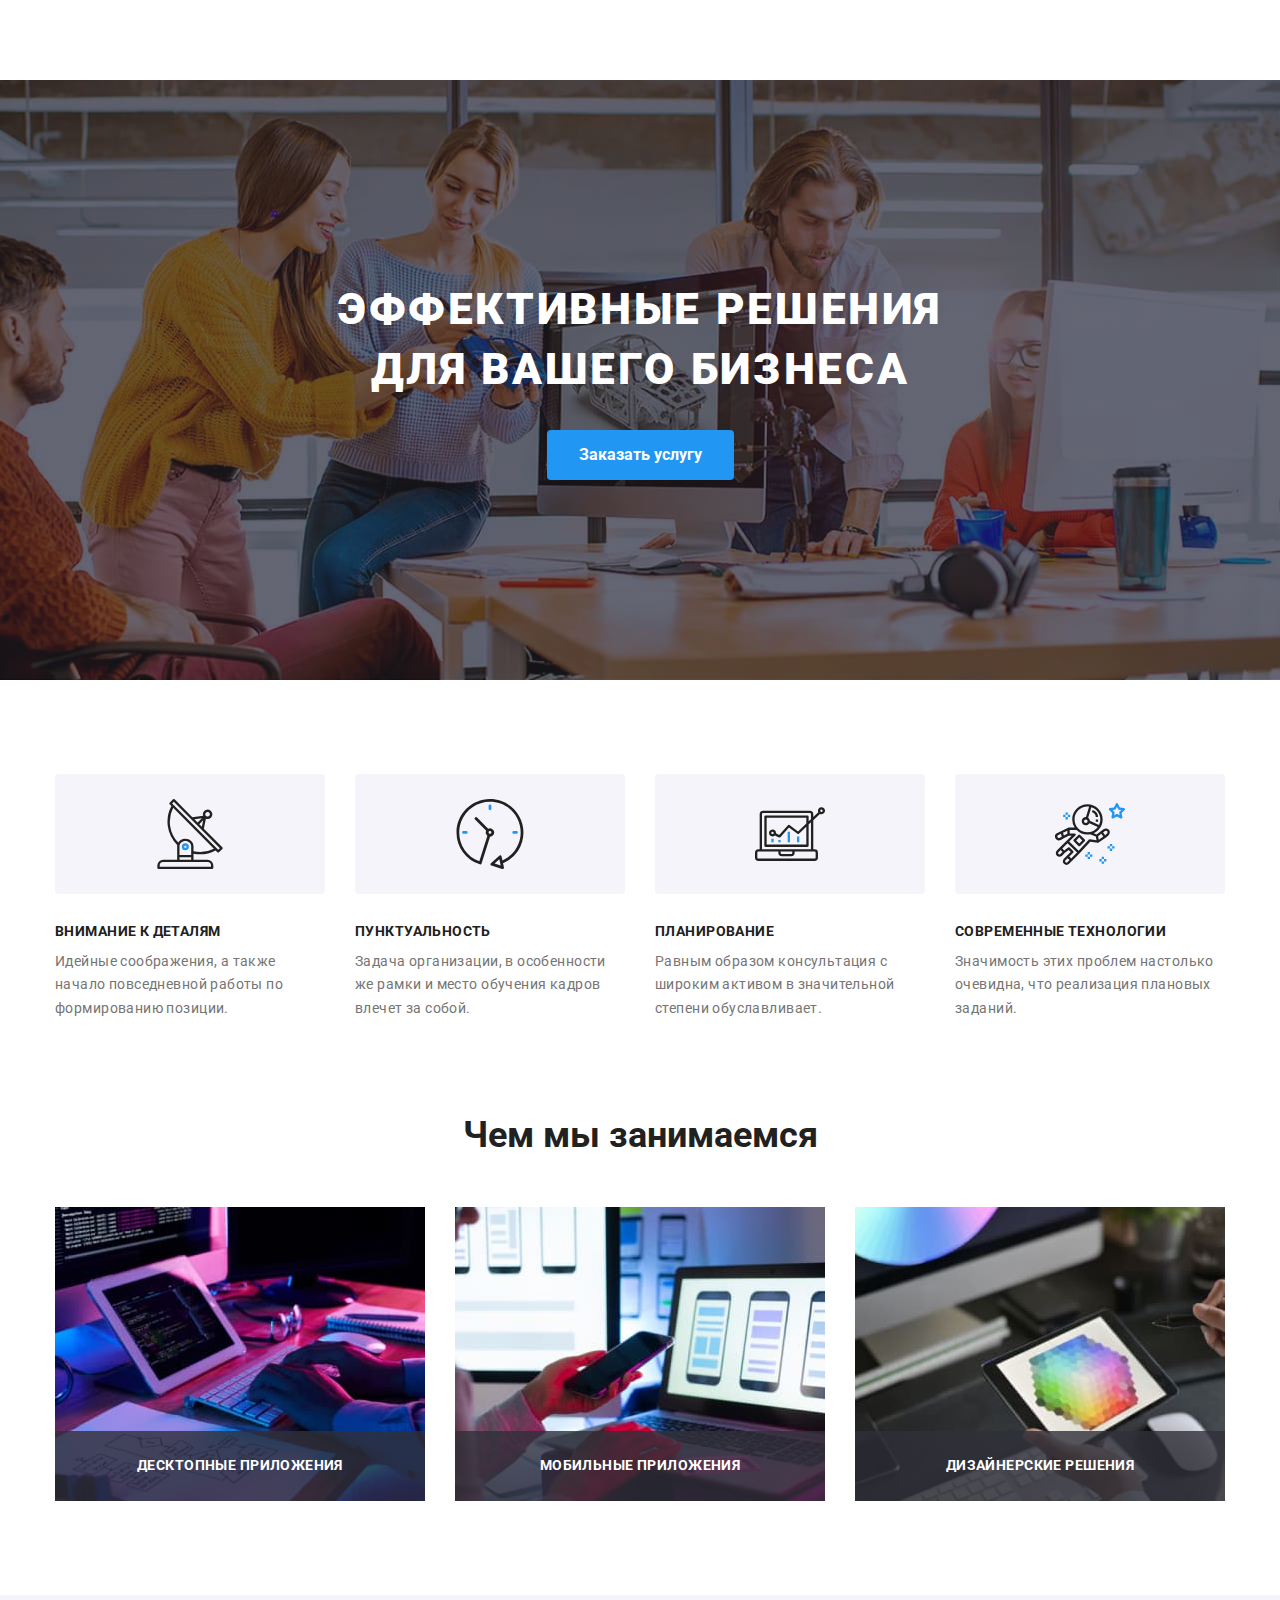
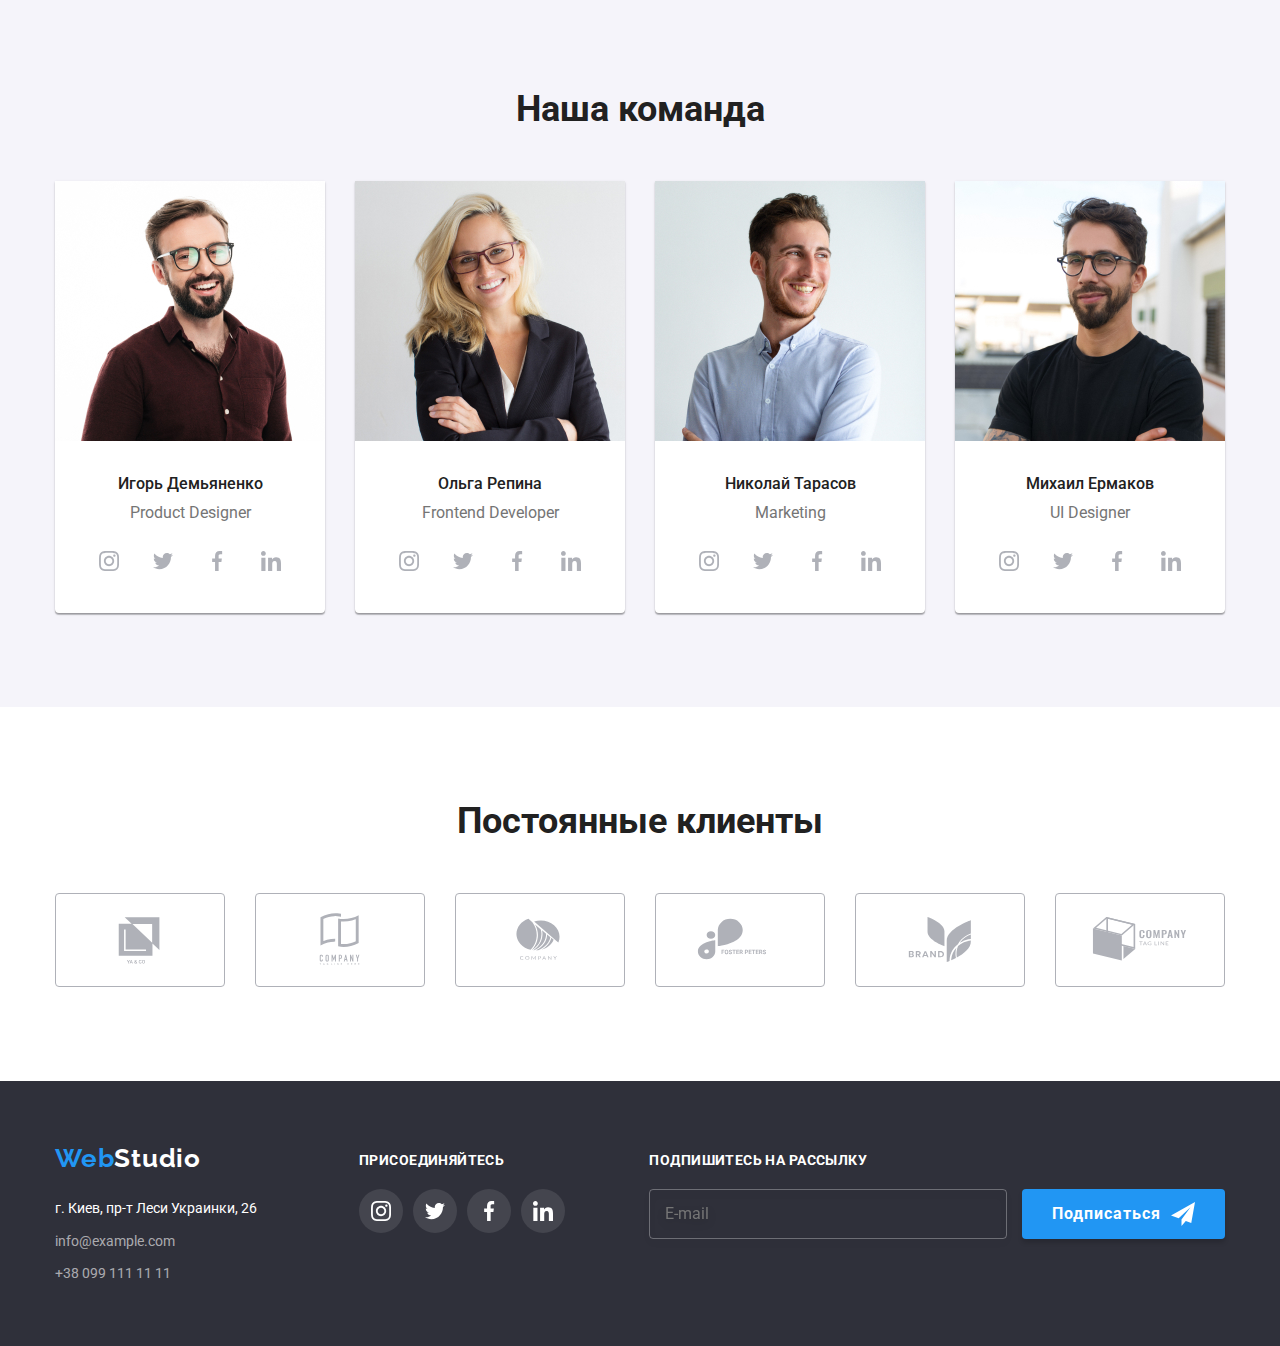
==== commit 33363cf0: "add adaptation page portfolio" ====
--- a/index.html
+++ b/index.html
@@ -175,15 +175,35 @@
           <h2 class="pre__title">Наша команда</h2>
           <ul class="list people-list">
             <li class="people-list__item">
-              <img
-                srcset="
-                  ./images/photo-igor.jpg    1x,
-                  ./images/photo-igor-2x.jpg 2x
+              <picture>
+                <source
+                  srcset="
+                    ./images/photo-igor-mob.jpg    1x,
+                    ./images/photo-igor-mob-2x.jpg 2x
+                  "
+                  media="(max-width:767px)"
+                />
+                <source
+                  srcset="
+                    ./images/photo-igor-tab.jpg    1x,
+                    ./images/photo-igor-tab-2x.jpg 2x
+                  "
+                  media="(max-width:1199px)"
+                />
+                <source
+                  srcset="
+                    ./images/photo-igor.jpg    1x,
+                    ./images/photo-igor-2x.jpg 2x
+                  "
+                  media="(min-width:1200px)"
+                />
+                <img
+                  src="./images/photo-igor.jpg"
+                  alt="Фотография Игоря Демьяненко"
+                  width="100%
                 "
-                src="./images/photo-igor.jpg"
-                alt="Фотография Игоря Демьяненко"
-                width="100%"
-              />
+                />
+              </picture>
               <div class="people-wrap">
                 <h3 class="people-wrap__title">Игорь Демьяненко</h3>
                 <p class="people-wrap__text" lang="en">Product Designer</p>
@@ -229,15 +249,35 @@
               </div>
             </li>
             <li class="people-list__item">
-              <img
-                srcset="
-                  ./images/photo-olga.jpg    1x,
-                  ./images/photo-olga-2x.jpg 2x
-                "
-                src="./images/photo-olga.jpg"
-                alt="Фотография Ольги Репиной"
-                width="100%"
-              />
+              <picture>
+                <source
+                  srcset="
+                    ./images/photo-olga-mob.jpg    1x,
+                    ./images/photo-olga-mob-2x.jpg 2x
+                  "
+                  media="(max-width:767px)"
+                />
+                <source
+                  srcset="
+                    ./images/photo-olga-tab.jpg    1x,
+                    ./images/photo-olga-tab-2x.jpg 2x
+                  "
+                  media="(max-width:1199px)"
+                />
+                <source
+                  srcset="
+                    ./images/photo-olga.jpg    1x,
+                    ./images/photo-olga-2x.jpg 2x
+                  "
+                  media="(min-width:1200px)"
+                />
+                <img
+                  src="./images/photo-olga.jpg"
+                  alt="Фотография Ольги Репино"
+                  width="100%"
+                />
+              </picture>
+
               <div class="people-wrap">
                 <h3 class="people-wrap__title">Ольга Репина</h3>
                 <p class="people-wrap__text" lang="en">Frontend Developer</p>
@@ -283,15 +323,35 @@
               </div>
             </li>
             <li class="people-list__item">
-              <img
-                srcset="
-                  ./images/photo-nikolay.jpg    1x,
-                  ./images/photo-nikolay-2x.jpg 2x
-                "
-                src="./images/photo-nikolay.jpg"
-                alt="Фотография Николай Тарасова"
-                width="100%"
-              />
+              <picture>
+                <source
+                  srcset="
+                    ./images/photo-nikolay-mob.jpg    1x,
+                    ./images/photo-nikolay-mob-2x.jpg 2x
+                  "
+                  media="(max-width:767px)"
+                />
+                <source
+                  srcset="
+                    ./images/photo-nikolay-tab.jpg    1x,
+                    ./images/photo-nikolay-tab-2x.jpg 2x
+                  "
+                  media="(max-width:1199px)"
+                />
+                <source
+                  srcset="
+                    ./images/photo-nikolay.jpg    1x,
+                    ./images/photo-nikolay-2x.jpg 2x
+                  "
+                  media="(min-width:1200px)"
+                />
+                <img
+                  src="./images/photo-nikolay.jpg"
+                  alt="Фотография Николай Тарасова"
+                  width="100%"
+                />
+              </picture>
+
               <div class="people-wrap">
                 <h3 class="people-wrap__title">Николай Тарасов</h3>
                 <p class="people-wrap__text" lang="en">Marketing</p>
@@ -337,15 +397,35 @@
               </div>
             </li>
             <li class="people-list__item">
-              <img
-                srcset="
-                  ./images/photo-mihail.jpg    1x,
-                  ./images/photo-mihail-2x.jpg 2x
-                "
-                src="./images/photo-mihail.jpg"
-                alt="Фотография Михаила Ермакова"
-                width="100%"
-              />
+              <picture>
+                <source
+                  srcset="
+                    ./images/photo-mihail-mob.jpg    1x,
+                    ./images/photo-mihail-mob-2x.jpg 2x
+                  "
+                  media="(max-width:767px)"
+                />
+                <source
+                  srcset="
+                    ./images/photo-mihail-tab.jpg    1x,
+                    ./images/photo-mihail-tab-2x.jpg 2x
+                  "
+                  media="(max-width:1199px)"
+                />
+                <source
+                  srcset="
+                    ./images/photo-mihail.jpg    1x,
+                    ./images/photo-mihail-2x.jpg 2x
+                  "
+                  media="(min-width:1200px)"
+                />
+                <img
+                  src="./images/photo-mihail.jpg"
+                  alt="Фотография Михаила Ермакова"
+                  width="100%"
+                />
+              </picture>
+
               <div class="people-wrap">
                 <h3 class="people-wrap__title">Михаил Ермаков</h3>
                 <p class="people-wrap__text" lang="en">UI Designer</p>
--- a/css/main.min.css
+++ b/css/main.min.css
@@ -1,2 +1,2 @@
-:root{--accent-color: #2196f3;--primary-text-color: #757575;--title-text-color: #212121;--primary-white-color: #ffffff;--secondary-color: #f5f4fa;--footer-bg-color: #2f303a}a{text-decoration:none}h1,h2,h3,p,ul{padding:0;margin:0}button{cursor:pointer}body{font-family:Roboto, sans-serif;color:var(--title-text-color);padding-top:80px}.list{margin:0;padding:0;list-style:none}.h-delete{position:absolute;white-space:nowrap;width:1px;height:1px;overflow:hidden;border:0;padding:0;clip:rect(0 0 0 0);clip-path:inset(50%);margin:-1px}.container{padding-left:15px;padding-right:15px;margin:0 auto;width:100%}@media screen and (min-width: 480px){.container{width:480px}}@media screen and (min-width: 768px){.container{width:768px}}@media screen and (min-width: 1200px){.container{width:1200px}}.button{color:var(--title-text-color);font-family:inherit;font-size:16px;padding:10px 32px;display:inline-block;border:none;border-radius:4px;cursor:pointer;margin:0}.button.button--hero{color:var(--primary-white-color);background-color:var(--accent-color);font-weight:700;line-height:1.87;margin-top:30px}.section{padding-top:60px;padding-bottom:60px}@media screen and (min-width: 1200px){.section{padding-top:94px;padding-bottom:94px}}.pre__title{text-align:center;font-weight:700;font-size:28px;line-height:1.17}@media screen and (min-width: 1200px){.pre__title{font-size:36px;line-height:1.16}}.header{position:fixed;width:100%;top:0;left:0;z-index:1;background-color:var(--primary-white-color);border-bottom:1px solid #ececec}.header>.container{display:flex;align-items:center}.navigation{display:flex}.navigation .navigation__item{position:relative}.navigation .navigation__item:not(:last-child){margin-right:50px}.navigation__link{display:block;align-items:center;padding-top:32px;padding-bottom:32px;color:var(--title-text-color);font-weight:500;font-size:14px;line-height:1.14;letter-spacing:0.02em;transition:color 250ms cubic-bezier(0.4, 0, 0.2, 1)}.navigation__link:hover,.navigation__link:focus{font-weight:500;font-size:14px;line-height:1.14;letter-spacing:0.02em;color:var(--accent-color)}.contacts__link{font-weight:500;font-size:14px;line-height:1.14;letter-spacing:0.02em;color:var(--primary-text-color);display:flex;align-items:center;transition:color 250ms cubic-bezier(0.4, 0, 0.2, 1),fill 250ms cubic-bezier(0.4, 0, 0.2, 1)}.contacts__link:hover,.contacts__link:focus{color:var(--accent-color);fill:var(--accent-color)}.navigation__link--current{color:var(--accent-color)}.navigation__link--current::after{content:'';width:100%;height:4px;border-radius:2px;background:var(--accent-color);display:block;position:absolute;bottom:-1px}.contacts{display:flex;margin-left:auto}.contacts__icon{margin-right:10px}.contacts .contacts__item+.contacts__item{margin-left:50px}.section--hero{max-width:1600px;margin-left:auto;margin-right:auto;background-image:linear-gradient(to right, rgba(47,48,58,0.4), rgba(47,48,58,0.4)),url(../images/hero-mob.jpg);background-color:var(--footer-bg-color);background-size:cover;background-repeat:no-repeat;background-position:center;text-align:center;padding-top:118px;padding-bottom:118px}@media (min-device-pixel-ratio: 2), (min-resolution: 192dpi), (min-resolution: 2dppx){.section--hero{background-image:linear-gradient(to right, rgba(47,48,58,0.4), rgba(47,48,58,0.4)),url(../images/hero-mob-2x.jpg)}}@media screen and (min-width: 768px){.section--hero{max-height:400px;background-image:linear-gradient(to right, rgba(47,48,58,0.4), rgba(47,48,58,0.4)),url(../images/hero-tab.jpg)}}@media screen and (min-width: 768px) and (min-device-pixel-ratio: 2), screen and (min-width: 768px) and (min-resolution: 192dpi), screen and (min-width: 768px) and (min-resolution: 2dppx){.section--hero{background-image:linear-gradient(to right, rgba(47,48,58,0.4), rgba(47,48,58,0.4)),url(../images/hero-tab-2x.jpg)}}@media screen and (min-width: 1200px){.section--hero{padding-top:200px;padding-bottom:200px;max-height:600px;background-image:linear-gradient(to right, rgba(47,48,58,0.4), rgba(47,48,58,0.4)),url(../images/hero.jpg)}}@media screen and (min-width: 1200px) and (min-device-pixel-ratio: 2), screen and (min-width: 1200px) and (min-resolution: 192dpi), screen and (min-width: 1200px) and (min-resolution: 2dppx){.section--hero{background-image:linear-gradient(to right, rgba(47,48,58,0.4), rgba(47,48,58,0.4)),url(../images/hero-2x.jpg)}}.hero__title{margin:0 auto;max-width:360px;font-weight:900;font-size:26px;text-transform:uppercase;letter-spacing:0.06em;line-height:1.62;color:var(--primary-white-color)}@media screen and (min-width: 1200px){.hero__title{max-width:650px;font-size:44px;line-height:1.36}}@media screen and (min-width: 1200px){.section--benefits{padding-bottom:0}}.benefits-list{margin-bottom:-30px}@media screen and (min-width: 768px){.benefits-list{display:flex;flex-wrap:wrap;justify-content:space-between}}@media screen and (min-width: 1200px){.benefits-list{display:flex;justify-content:space-between;margin-bottom:0}}.benefits-list__item{width:100%;margin-bottom:30px}@media screen and (min-width: 768px){.benefits-list__item{max-width:354px}}@media screen and (min-width: 1200px){.benefits-list__item{max-width:270px;margin-bottom:0}}.benefits-list__icon{background:var(--secondary-color);border-radius:4px;padding:25px 0;display:flex;align-items:center;justify-content:center}.benefits-list__title{font-weight:700;font-size:14px;line-height:1.14;letter-spacing:0.03em;text-transform:uppercase;color:var(--title-text-color);margin-top:30px;text-align:center}@media screen and (min-width: 768px){.benefits-list__title{text-align:start}}.benefits-list__text{font-size:14px;line-height:1.71;letter-spacing:0.03em;color:var(--primary-text-color);margin-top:10px}@media screen and (min-width: 1200px){.benefits-list__text{width:270px}}@media screen and (max-width: 1199px){.section--occupation{padding:0}}@media screen and (max-width: 1199px){.occupation{display:none}}.occupation-list{display:flex;margin-top:50px}.occupation-list .occupation-list__item{position:relative}.occupation-list .occupation-list__item+.occupation-list__item{margin-left:30px}.occupation-list__img{display:block}.occupation-list__text{position:absolute;z-index:0;bottom:0;left:0;width:100%;padding:27px 0;text-transform:uppercase;text-align:center;font-weight:700;font-size:14px;line-height:1.14;letter-spacing:0.03em;color:#fff;background:rgba(47,48,58,0.8)}.section-people{background-color:var(--secondary-color)}.people-list{margin-top:30px;margin-bottom:-30px}@media screen and (min-width: 768px){.people-list{display:flex;flex-wrap:wrap;margin-left:-30px}}@media screen and (min-width: 1200px){.people-list{margin-top:50px}}.people-list__item{width:100%;margin-bottom:30px;background-color:#ffffff;box-shadow:0px 1px 3px rgba(0,0,0,0.12),0px 1px 1px rgba(0,0,0,0.14),0px 2px 1px rgba(0,0,0,0.2);border-radius:0px 0px 4px 4px}@media screen and (min-width: 768px){.people-list__item{width:calc(100% / 2 - 30px);margin-left:30px}}@media screen and (min-width: 1200px){.people-list__item{width:calc(100% / 4 - 30px)}}.people-wrap{padding-top:30px;padding-bottom:30px}.people-wrap__title{font-size:16px;font-weight:500;line-height:1.18;text-align:center}.people-wrap__text{font-size:16px;line-height:1.18;color:var(--primary-text-color);margin-top:10px;text-align:center}.social-list{margin-top:16px;display:flex;justify-content:center;align-items:center}.social-list__item:not(:last-child){margin-right:10px}.social-list__link{display:flex;justify-content:center;align-items:center;width:44px;height:44px;border-radius:50%;background:#fff;fill:#afb1b8;transition:fill 250ms cubic-bezier(0.4, 0, 0.2, 1),background 250ms cubic-bezier(0.4, 0, 0.2, 1)}.social-list__link:hover,.social-list__link:focus{background:var(--accent-color);fill:#fff}.company-list{margin-top:30px;display:flex;flex-wrap:wrap;margin-left:-30px;margin-bottom:-30px}@media screen and (min-width: 1200px){.company-list{justify-content:space-between;margin-top:50px;flex-wrap:nowrap}}.company-list__item{border:1px solid #afb1b8;border-radius:4px;transition:border 250ms cubic-bezier(0.4, 0, 0.2, 1);width:calc(100% / 2 - 30px);margin-left:30px;margin-bottom:30px}.company-list__item:hover,.company-list__item:focus{border-color:var(--accent-color)}@media screen and (min-width: 768px){.company-list__item{width:calc(100% / 3 - 30px)}}@media screen and (min-width: 1200px){.company-list__item{width:calc(100% / 6 - 30px)}}.company-list__link{display:flex;justify-content:center;padding:16px 0;fill:#afb1b8;transition:fill 250ms cubic-bezier(0.4, 0, 0.2, 1)}.company-list__link:hover,.company-list__link:focus{fill:var(--accent-color)}.footer{background-color:var(--footer-bg-color);padding-top:60px;padding-bottom:60px}@media screen and (min-width: 768px){.flex-footer{display:flex;flex-wrap:wrap}}@media screen and (min-width: 768px){.footer-contacts{width:50%}}@media screen and (min-width: 1200px){.footer-contacts{width:max-content}}.address{color:var(--primary-white-color);font-family:Roboto;font-style:normal;font-weight:400;font-size:14px;line-height:1.71;text-align:center;margin-top:20px;display:block;transition:color 250ms cubic-bezier(0.4, 0, 0.2, 1)}.address:hover,.address:focus{color:var(--accent-color)}@media screen and (min-width: 1200px){.address{text-align:left}}.mail,.tel{color:rgba(255,255,255,0.6);font-family:Roboto;font-style:normal;font-weight:400;font-size:14px;line-height:1.71;text-align:center;margin-top:9px;display:block;transition:color 250ms cubic-bezier(0.4, 0, 0.2, 1)}.mail:hover,.mail:focus,.tel:hover,.tel:focus{color:var(--accent-color)}@media screen and (min-width: 1200px){.mail,.tel{text-align:left}}.footer-social__title{font-weight:700;font-size:14px;line-height:1.14;letter-spacing:0.03em;text-transform:uppercase;color:var(--primary-white-color);margin-bottom:20px;margin-top:60px;display:block;text-align:center}@media screen and (min-width: 768px){.footer-social__title{margin-top:5px}}@media screen and (min-width: 1200px){.footer-social__title{margin-top:0;text-align:left}}.subscription-email__title{font-weight:700;font-size:14px;line-height:1.14;letter-spacing:0.03em;text-transform:uppercase;color:var(--primary-white-color);margin-bottom:20px;display:block;text-align:center}@media screen and (min-width: 1200px){.subscription-email__title{margin-top:0;text-align:left}}@media screen and (min-width: 768px){.footer-social{width:50%}}@media screen and (min-width: 1200px){.footer-social{margin-left:65px;padding-top:12px;width:max-content}}.subscription-social{display:flex;justify-content:center}.subscription-social__item:not(:last-child){margin-right:10px}.subscription-social__icon{display:flex;padding:12px;border-radius:50%;background:rgba(255,255,255,0.1);fill:var(--primary-white-color);transition:background 250ms cubic-bezier(0.4, 0, 0.2, 1)}.subscription-social__icon:hover,.subscription-social__icon:focus{background:var(--accent-color)}.subscription-email{padding-top:12px;margin-top:60px}@media screen and (min-width: 768px){.subscription-email{margin:0 auto;margin-top:60px}}@media screen and (min-width: 1200px){.subscription-email{margin-top:0;margin:0;margin-left:auto}}.subscription-email__input{width:100%;padding:15px;border:1px solid rgba(255,255,255,0.3);filter:drop-shadow(0px 4px 4px rgba(0,0,0,0.15));border-radius:4px;background-color:inherit;color:var(--primary-white-color);margin-bottom:20px}@media screen and (min-width: 768px){.subscription-email__input{width:450px}}@media screen and (min-width: 1200px){.subscription-email__input{display:block;width:358px;margin-bottom:0}}.subscription-email__icon{margin-left:10px}.subscription-email__btn{cursor:pointer;background:#2196f3;box-shadow:0px 4px 4px rgba(0,0,0,0.15);border-radius:4px;border-color:transparent;font-weight:700;font-size:16px;line-height:1.88;align-items:center;letter-spacing:0.06em;color:var(--primary-white-color);padding:8px 28px;fill:var(--primary-white-color);display:flex;align-items:center;margin:0 auto}@media screen and (min-width: 1200px){.subscription-email__btn{display:inline-flex;margin-left:15px}}@media screen and (min-width: 1200px){.subscription-email form{display:flex}}.backdrop{position:fixed;width:100vw;height:100vh;background-color:rgba(0,0,0,0.2);top:0;left:0;z-index:2;transition:opacity 500ms cubic-bezier(0, 0.48, 0.29, 0.94),visibility 600ms cubic-bezier(0, 0.48, 0.29, 0.94),scale 300ms cubic-bezier(0, 0.48, 0.29, 0.94)}.modal{position:absolute;top:50%;left:50%;transform:translate(-50%, -50%);width:530px;background-color:#fff;box-shadow:0px 1px 3px rgba(0,0,0,0.12),0px 1px 1px rgba(0,0,0,0.14),0px 2px 1px rgba(0,0,0,0.2);border-radius:4px}.modal__container{padding:40px}.modal__title{font-weight:700;font-size:20px;line-height:1.15;letter-spacing:0.03em;margin-bottom:12px}.is-hidden{transform:scale(120%);opacity:0;pointer-events:none;visibility:hidden}.form-list__item{margin-bottom:10px;fill:var(--accent-color)}.form-list__label{font-size:12px;line-height:1.16;letter-spacing:0.01em;color:var(--primary-text-color);margin-bottom:4px;display:block}.form-list__wrap{position:relative}.form-list__icon{position:absolute;top:50%;left:12px;transform:translateY(-50%);fill:var(--title-text-color);transition:fill 250ms cubic-bezier(0.4, 0, 0.2, 1)}.form-list__input:hover ~ .form-list__icon,.form-list__input:focus ~ .form-list__icon{fill:var(--accent-color)}.form-list__input{border:1px solid rgba(33,33,33,0.2);border-radius:4px;height:40px;width:100%;padding-left:42px;transition:border 250ms cubic-bezier(0.4, 0, 0.2, 1)}.form-list__input:hover,.form-list__input:focus{border:1px solid var(--accent-color)}.form-list__textarea{border:1px solid rgba(33,33,33,0.2);border-radius:4px;height:120px;resize:none;padding:12px 16px;font-size:12px;line-height:1.16;letter-spacing:0.01em;margin-bottom:20px;width:100%;transition:border 250ms cubic-bezier(0.4, 0, 0.2, 1)}.form-list__textarea:hover,.form-list__textarea:focus{border:1px solid var(--accent-color)}.form-list__textarea::placeholder{font-size:12px;line-height:1.16;letter-spacing:0.01em;color:rgba(117,117,117,0.5)}.last-form{margin-bottom:0}.policy{margin-bottom:30px;text-align:center}.policy__text{font-size:14px;line-height:1.71;letter-spacing:0.03em;color:var(--primary-text-color);display:flex;align-items:center;justify-content:center}.check-icon{fill:currentColor}.policy__text span{width:14px;height:13px;border:2px solid var(--title-text-color);border-radius:2px;margin-right:8px;display:flex;align-items:center;justify-content:center;color:transparent}.policy__checkbox:checked+.policy__text>span{background:var(--accent-color);border:none;color:var(--primary-white-color)}.modal-button{position:absolute;right:8px;top:8px;border-radius:50%;cursor:pointer;border:1px solid rgba(0,0,0,0.1);background:var(--primary-white-color);display:flex;padding:6px;transition:fill 250ms cubic-bezier(0.4, 0, 0.2, 1)}.modal-button:hover,.modal-button:focus{fill:var(--accent-color)}.btn-send{color:var(--primary-white-color);background:var(--accent-color);box-shadow:0px 4px 4px rgba(0,0,0,0.15);border-radius:4px;border:none;font-weight:700;font-size:16px;line-height:1.88;align-items:center;text-align:center;letter-spacing:0.06em;padding:10px 55px;display:block;margin-left:auto;margin-right:auto;transition:background 250ms cubic-bezier(0.4, 0, 0.2, 1);cursor:pointer}.btn-send:hover,.btn-send:focus{background:#188ce8}.agreements{font-size:14px;line-height:1.71;letter-spacing:0.03em;text-decoration-line:underline;margin-left:3px;color:var(--accent-color)}.logo{color:#000000;font-family:Raleway;font-style:normal;font-weight:bold;font-size:26px;line-height:1.38;letter-spacing:0.03em;text-decoration:none}.logo__part{color:var(--accent-color)}@media screen and (min-width: 1200px){.logo{margin-right:93px}}.footer__logo{color:var(--primary-white-color);text-align:center;display:block}@media screen and (min-width: 1200px){.footer__logo{text-align:left}}.portfolio-list{margin-top:50px;display:flex;flex-wrap:wrap}.project__item{width:370px;margin-right:30px;margin-bottom:30px;transition:box-shadow 250ms cubic-bezier(0.4, 0, 0.2, 1)}.project__item:hover,.project__item:focus{box-shadow:0px 1px 1px rgba(0,0,0,0.12),0px 4px 4px rgba(0,0,0,0.06),1px 4px 6px rgba(0,0,0,0.16)}.project__item:nth-child(3n){margin-right:0}.project__item:nth-last-child(-n+3){margin-bottom:0}.project__img{display:block}.project__wrap{position:relative;overflow:hidden}.project__top-text{position:absolute;top:0;left:0;color:var(--primary-white-color);font-size:18px;line-height:1.56;letter-spacing:0.03em;background:rgba(33,150,243,0.9);padding:63px 24px;transform:translateY(101%);transition:transform 250ms cubic-bezier(0.4, 0, 0.2, 1)}.project__item:hover .project__top-text{transform:translateY(0)}.project-name{padding:20px 24px;border-left:1px solid #eeeeee;border-right:1px solid #eeeeee;border-bottom:1px solid #eeeeee}.project-name__title{font-size:18px;line-height:2}.project-name__text{font-size:16px;line-height:1.87;color:var(--primary-text-color);margin-top:4px}.categories-list{display:flex;justify-content:center}.categories-list .categories-list__item+.categories-list__item{margin-left:8px}.categories-list__button{color:var(--title-text-color);background-color:var(--secondary-color);font-weight:500;letter-spacing:0.03em;line-height:1.62;padding:6px 22px;transition:color 250ms cubic-bezier(0.4, 0, 0.2, 1),background-color 250ms cubic-bezier(0.4, 0, 0.2, 1)}.categories-list__button:hover,.categories-list__button:focus{color:var(--primary-white-color);background-color:var(--accent-color);box-shadow:0px 3px 1px rgba(0,0,0,0.1),0px 1px 2px rgba(0,0,0,0.08),0px 2px 2px rgba(0,0,0,0.12)}
+:root{--accent-color: #2196f3;--primary-text-color: #757575;--title-text-color: #212121;--primary-white-color: #ffffff;--secondary-color: #f5f4fa;--footer-bg-color: #2f303a}a{text-decoration:none}h1,h2,h3,p,ul{padding:0;margin:0}button{cursor:pointer}body{font-family:Roboto, sans-serif;color:var(--title-text-color);padding-top:80px}.list{margin:0;padding:0;list-style:none}.h-delete{position:absolute;white-space:nowrap;width:1px;height:1px;overflow:hidden;border:0;padding:0;clip:rect(0 0 0 0);clip-path:inset(50%);margin:-1px}.container{padding-left:15px;padding-right:15px;margin:0 auto;width:100%}@media screen and (min-width: 480px){.container{width:480px}}@media screen and (min-width: 768px){.container{width:768px}}@media screen and (min-width: 1200px){.container{width:1200px}}.button{color:var(--title-text-color);font-family:inherit;font-size:16px;padding:10px 32px;display:inline-block;border:none;border-radius:4px;cursor:pointer;margin:0}.button.button--hero{color:var(--primary-white-color);background-color:var(--accent-color);font-weight:700;line-height:1.87;margin-top:30px}.section{padding-top:60px;padding-bottom:60px}@media screen and (min-width: 1200px){.section{padding-top:94px;padding-bottom:94px}}.pre__title{text-align:center;font-weight:700;font-size:28px;line-height:1.17}@media screen and (min-width: 1200px){.pre__title{font-size:36px;line-height:1.16}}.header{position:fixed;width:100%;top:0;left:0;z-index:1;background-color:var(--primary-white-color);border-bottom:1px solid #ececec}.header>.container{display:flex;align-items:center}.navigation{display:flex}.navigation .navigation__item{position:relative}.navigation .navigation__item:not(:last-child){margin-right:50px}.navigation__link{display:block;align-items:center;padding-top:32px;padding-bottom:32px;color:var(--title-text-color);font-weight:500;font-size:14px;line-height:1.14;letter-spacing:0.02em;transition:color 250ms cubic-bezier(0.4, 0, 0.2, 1)}.navigation__link:hover,.navigation__link:focus{font-weight:500;font-size:14px;line-height:1.14;letter-spacing:0.02em;color:var(--accent-color)}.contacts__link{font-weight:500;font-size:14px;line-height:1.14;letter-spacing:0.02em;color:var(--primary-text-color);display:flex;align-items:center;transition:color 250ms cubic-bezier(0.4, 0, 0.2, 1),fill 250ms cubic-bezier(0.4, 0, 0.2, 1)}.contacts__link:hover,.contacts__link:focus{color:var(--accent-color);fill:var(--accent-color)}.navigation__link--current{color:var(--accent-color)}.navigation__link--current::after{content:'';width:100%;height:4px;border-radius:2px;background:var(--accent-color);display:block;position:absolute;bottom:-1px}.contacts{display:flex;margin-left:auto}.contacts__icon{margin-right:10px}.contacts .contacts__item+.contacts__item{margin-left:50px}.section--hero{max-width:1600px;margin-left:auto;margin-right:auto;background-image:linear-gradient(to right, rgba(47,48,58,0.4), rgba(47,48,58,0.4)),url(../images/hero-mob.jpg);background-color:var(--footer-bg-color);background-size:cover;background-repeat:no-repeat;background-position:center;text-align:center;padding-top:118px;padding-bottom:118px}@media (min-device-pixel-ratio: 2), (min-resolution: 192dpi), (min-resolution: 2dppx){.section--hero{background-image:linear-gradient(to right, rgba(47,48,58,0.4), rgba(47,48,58,0.4)),url(../images/hero-mob-2x.jpg)}}@media screen and (min-width: 768px){.section--hero{max-height:400px;background-image:linear-gradient(to right, rgba(47,48,58,0.4), rgba(47,48,58,0.4)),url(../images/hero-tab.jpg)}}@media screen and (min-width: 768px) and (min-device-pixel-ratio: 2), screen and (min-width: 768px) and (min-resolution: 192dpi), screen and (min-width: 768px) and (min-resolution: 2dppx){.section--hero{background-image:linear-gradient(to right, rgba(47,48,58,0.4), rgba(47,48,58,0.4)),url(../images/hero-tab-2x.jpg)}}@media screen and (min-width: 1200px){.section--hero{padding-top:200px;padding-bottom:200px;max-height:600px;background-image:linear-gradient(to right, rgba(47,48,58,0.4), rgba(47,48,58,0.4)),url(../images/hero.jpg)}}@media screen and (min-width: 1200px) and (min-device-pixel-ratio: 2), screen and (min-width: 1200px) and (min-resolution: 192dpi), screen and (min-width: 1200px) and (min-resolution: 2dppx){.section--hero{background-image:linear-gradient(to right, rgba(47,48,58,0.4), rgba(47,48,58,0.4)),url(../images/hero-2x.jpg)}}.hero__title{margin:0 auto;max-width:360px;font-weight:900;font-size:26px;text-transform:uppercase;letter-spacing:0.06em;line-height:1.62;color:var(--primary-white-color)}@media screen and (min-width: 1200px){.hero__title{max-width:650px;font-size:44px;line-height:1.36}}@media screen and (min-width: 1200px){.section--benefits{padding-bottom:0}}.benefits-list{margin-bottom:-30px}@media screen and (min-width: 768px){.benefits-list{display:flex;flex-wrap:wrap;justify-content:space-between}}@media screen and (min-width: 1200px){.benefits-list{display:flex;justify-content:space-between;margin-bottom:0}}.benefits-list__item{width:100%;margin-bottom:30px}@media screen and (min-width: 768px){.benefits-list__item{max-width:354px}}@media screen and (min-width: 1200px){.benefits-list__item{max-width:270px;margin-bottom:0}}.benefits-list__icon{background:var(--secondary-color);border-radius:4px;padding:25px 0;display:flex;align-items:center;justify-content:center}.benefits-list__title{font-weight:700;font-size:14px;line-height:1.14;letter-spacing:0.03em;text-transform:uppercase;color:var(--title-text-color);margin-top:30px;text-align:center}@media screen and (min-width: 768px){.benefits-list__title{text-align:start}}.benefits-list__text{font-size:14px;line-height:1.71;letter-spacing:0.03em;color:var(--primary-text-color);margin-top:10px}@media screen and (min-width: 1200px){.benefits-list__text{width:270px}}@media screen and (max-width: 1199px){.section--occupation{padding:0}}@media screen and (max-width: 1199px){.occupation{display:none}}.occupation-list{display:flex;margin-top:50px}.occupation-list .occupation-list__item{position:relative}.occupation-list .occupation-list__item+.occupation-list__item{margin-left:30px}.occupation-list__img{display:block}.occupation-list__text{position:absolute;z-index:0;bottom:0;left:0;width:100%;padding:27px 0;text-transform:uppercase;text-align:center;font-weight:700;font-size:14px;line-height:1.14;letter-spacing:0.03em;color:#fff;background:rgba(47,48,58,0.8)}.section-people{background-color:var(--secondary-color)}.people-list{margin-top:30px;margin-bottom:-30px}@media screen and (min-width: 768px){.people-list{display:flex;flex-wrap:wrap;margin-left:-30px}}@media screen and (min-width: 1200px){.people-list{margin-top:50px}}.people-list__item{width:100%;margin-bottom:30px;background-color:#ffffff;box-shadow:0px 1px 3px rgba(0,0,0,0.12),0px 1px 1px rgba(0,0,0,0.14),0px 2px 1px rgba(0,0,0,0.2);border-radius:0px 0px 4px 4px}.people-list__item picture{width:100%}@media screen and (min-width: 768px){.people-list__item{width:calc(100% / 2 - 30px);margin-left:30px}}@media screen and (min-width: 1200px){.people-list__item{width:calc(100% / 4 - 30px)}}.people-wrap{padding-top:30px;padding-bottom:30px}.people-wrap__title{font-size:16px;font-weight:500;line-height:1.18;text-align:center}.people-wrap__text{font-size:16px;line-height:1.18;color:var(--primary-text-color);margin-top:10px;text-align:center}.social-list{margin-top:16px;display:flex;justify-content:center;align-items:center}.social-list__item:not(:last-child){margin-right:10px}.social-list__link{display:flex;justify-content:center;align-items:center;width:44px;height:44px;border-radius:50%;background:#fff;fill:#afb1b8;transition:fill 250ms cubic-bezier(0.4, 0, 0.2, 1),background 250ms cubic-bezier(0.4, 0, 0.2, 1)}.social-list__link:hover,.social-list__link:focus{background:var(--accent-color);fill:#fff}.company-list{margin-top:30px;display:flex;flex-wrap:wrap;margin-left:-30px;margin-bottom:-30px}@media screen and (min-width: 1200px){.company-list{justify-content:space-between;margin-top:50px;flex-wrap:nowrap}}.company-list__item{border:1px solid #afb1b8;border-radius:4px;transition:border 250ms cubic-bezier(0.4, 0, 0.2, 1);width:calc(100% / 2 - 30px);margin-left:30px;margin-bottom:30px}.company-list__item:hover,.company-list__item:focus{border-color:var(--accent-color)}@media screen and (min-width: 768px){.company-list__item{width:calc(100% / 3 - 30px)}}@media screen and (min-width: 1200px){.company-list__item{width:calc(100% / 6 - 30px)}}.company-list__link{display:flex;justify-content:center;padding:16px 0;fill:#afb1b8;transition:fill 250ms cubic-bezier(0.4, 0, 0.2, 1)}.company-list__link:hover,.company-list__link:focus{fill:var(--accent-color)}.footer{background-color:var(--footer-bg-color);padding-top:60px;padding-bottom:60px}@media screen and (min-width: 768px){.flex-footer{display:flex;flex-wrap:wrap}}@media screen and (min-width: 768px){.footer-contacts{width:50%}}@media screen and (min-width: 1200px){.footer-contacts{width:max-content}}.address{color:var(--primary-white-color);font-family:Roboto;font-style:normal;font-weight:400;font-size:14px;line-height:1.71;text-align:center;margin-top:20px;display:block;transition:color 250ms cubic-bezier(0.4, 0, 0.2, 1)}.address:hover,.address:focus{color:var(--accent-color)}@media screen and (min-width: 1200px){.address{text-align:left}}.mail,.tel{color:rgba(255,255,255,0.6);font-family:Roboto;font-style:normal;font-weight:400;font-size:14px;line-height:1.71;text-align:center;margin-top:9px;display:block;transition:color 250ms cubic-bezier(0.4, 0, 0.2, 1)}.mail:hover,.mail:focus,.tel:hover,.tel:focus{color:var(--accent-color)}@media screen and (min-width: 1200px){.mail,.tel{text-align:left}}.footer-social__title{font-weight:700;font-size:14px;line-height:1.14;letter-spacing:0.03em;text-transform:uppercase;color:var(--primary-white-color);margin-bottom:20px;margin-top:60px;display:block;text-align:center}@media screen and (min-width: 768px){.footer-social__title{margin-top:5px}}@media screen and (min-width: 1200px){.footer-social__title{margin-top:0;text-align:left}}.subscription-email__title{font-weight:700;font-size:14px;line-height:1.14;letter-spacing:0.03em;text-transform:uppercase;color:var(--primary-white-color);margin-bottom:20px;display:block;text-align:center}@media screen and (min-width: 1200px){.subscription-email__title{margin-top:0;text-align:left}}@media screen and (min-width: 768px){.footer-social{width:50%}}@media screen and (min-width: 1200px){.footer-social{margin-left:65px;padding-top:12px;width:max-content}}.subscription-social{display:flex;justify-content:center}.subscription-social__item:not(:last-child){margin-right:10px}.subscription-social__icon{display:flex;padding:12px;border-radius:50%;background:rgba(255,255,255,0.1);fill:var(--primary-white-color);transition:background 250ms cubic-bezier(0.4, 0, 0.2, 1)}.subscription-social__icon:hover,.subscription-social__icon:focus{background:var(--accent-color)}.subscription-email{padding-top:12px;margin-top:60px}@media screen and (min-width: 768px){.subscription-email{margin:0 auto;margin-top:60px}}@media screen and (min-width: 1200px){.subscription-email{margin-top:0;margin:0;margin-left:auto}}.subscription-email__input{width:100%;padding:15px;border:1px solid rgba(255,255,255,0.3);filter:drop-shadow(0px 4px 4px rgba(0,0,0,0.15));border-radius:4px;background-color:inherit;color:var(--primary-white-color);margin-bottom:20px}@media screen and (min-width: 768px){.subscription-email__input{width:450px}}@media screen and (min-width: 1200px){.subscription-email__input{display:block;width:358px;margin-bottom:0}}.subscription-email__icon{margin-left:10px}.subscription-email__btn{cursor:pointer;background:#2196f3;box-shadow:0px 4px 4px rgba(0,0,0,0.15);border-radius:4px;border-color:transparent;font-weight:700;font-size:16px;line-height:1.88;align-items:center;letter-spacing:0.06em;color:var(--primary-white-color);padding:8px 28px;fill:var(--primary-white-color);display:flex;align-items:center;margin:0 auto}@media screen and (min-width: 1200px){.subscription-email__btn{display:inline-flex;margin-left:15px}}@media screen and (min-width: 1200px){.subscription-email form{display:flex}}.backdrop{position:fixed;width:100vw;height:100vh;background-color:rgba(0,0,0,0.2);top:0;left:0;z-index:2;transition:opacity 500ms cubic-bezier(0, 0.48, 0.29, 0.94),visibility 600ms cubic-bezier(0, 0.48, 0.29, 0.94),scale 300ms cubic-bezier(0, 0.48, 0.29, 0.94)}.modal{position:absolute;top:50%;left:50%;transform:translate(-50%, -50%);width:530px;background-color:#fff;box-shadow:0px 1px 3px rgba(0,0,0,0.12),0px 1px 1px rgba(0,0,0,0.14),0px 2px 1px rgba(0,0,0,0.2);border-radius:4px}.modal__container{padding:40px}.modal__title{font-weight:700;font-size:20px;line-height:1.15;letter-spacing:0.03em;margin-bottom:12px}.is-hidden{transform:scale(120%);opacity:0;pointer-events:none;visibility:hidden}.form-list__item{margin-bottom:10px;fill:var(--accent-color)}.form-list__label{font-size:12px;line-height:1.16;letter-spacing:0.01em;color:var(--primary-text-color);margin-bottom:4px;display:block}.form-list__wrap{position:relative}.form-list__icon{position:absolute;top:50%;left:12px;transform:translateY(-50%);fill:var(--title-text-color);transition:fill 250ms cubic-bezier(0.4, 0, 0.2, 1)}.form-list__input:hover ~ .form-list__icon,.form-list__input:focus ~ .form-list__icon{fill:var(--accent-color)}.form-list__input{border:1px solid rgba(33,33,33,0.2);border-radius:4px;height:40px;width:100%;padding-left:42px;transition:border 250ms cubic-bezier(0.4, 0, 0.2, 1)}.form-list__input:hover,.form-list__input:focus{border:1px solid var(--accent-color)}.form-list__textarea{border:1px solid rgba(33,33,33,0.2);border-radius:4px;height:120px;resize:none;padding:12px 16px;font-size:12px;line-height:1.16;letter-spacing:0.01em;margin-bottom:20px;width:100%;transition:border 250ms cubic-bezier(0.4, 0, 0.2, 1)}.form-list__textarea:hover,.form-list__textarea:focus{border:1px solid var(--accent-color)}.form-list__textarea::placeholder{font-size:12px;line-height:1.16;letter-spacing:0.01em;color:rgba(117,117,117,0.5)}.last-form{margin-bottom:0}.policy{margin-bottom:30px;text-align:center}.policy__text{font-size:14px;line-height:1.71;letter-spacing:0.03em;color:var(--primary-text-color);display:flex;align-items:center;justify-content:center}.check-icon{fill:currentColor}.policy__text span{width:14px;height:13px;border:2px solid var(--title-text-color);border-radius:2px;margin-right:8px;display:flex;align-items:center;justify-content:center;color:transparent}.policy__checkbox:checked+.policy__text>span{background:var(--accent-color);border:none;color:var(--primary-white-color)}.modal-button{position:absolute;right:8px;top:8px;border-radius:50%;cursor:pointer;border:1px solid rgba(0,0,0,0.1);background:var(--primary-white-color);display:flex;padding:6px;transition:fill 250ms cubic-bezier(0.4, 0, 0.2, 1)}.modal-button:hover,.modal-button:focus{fill:var(--accent-color)}.btn-send{color:var(--primary-white-color);background:var(--accent-color);box-shadow:0px 4px 4px rgba(0,0,0,0.15);border-radius:4px;border:none;font-weight:700;font-size:16px;line-height:1.88;align-items:center;text-align:center;letter-spacing:0.06em;padding:10px 55px;display:block;margin-left:auto;margin-right:auto;transition:background 250ms cubic-bezier(0.4, 0, 0.2, 1);cursor:pointer}.btn-send:hover,.btn-send:focus{background:#188ce8}.agreements{font-size:14px;line-height:1.71;letter-spacing:0.03em;text-decoration-line:underline;margin-left:3px;color:var(--accent-color)}.logo{color:#000000;font-family:Raleway;font-style:normal;font-weight:bold;font-size:26px;line-height:1.38;letter-spacing:0.03em;text-decoration:none}.logo__part{color:var(--accent-color)}@media screen and (min-width: 1200px){.logo{margin-right:93px}}.footer__logo{color:var(--primary-white-color);text-align:center;display:block}@media screen and (min-width: 1200px){.footer__logo{text-align:left}}.portfolio-list{margin-top:40px;display:flex;flex-wrap:wrap}@media screen and (min-width: 768px){.portfolio-list{margin-top:30px}}@media screen and (min-width: 1200px){.portfolio-list{margin-top:50px}}.project{margin-bottom:-30px}@media screen and (min-width: 768px){.project{margin-left:-30px}}.project__item{width:100%;margin-bottom:30px;transition:box-shadow 250ms cubic-bezier(0.4, 0, 0.2, 1)}.project__item:hover,.project__item:focus{box-shadow:0px 1px 1px rgba(0,0,0,0.12),0px 4px 4px rgba(0,0,0,0.06),1px 4px 6px rgba(0,0,0,0.16)}@media screen and (min-width: 768px){.project__item{width:calc(100% / 2 - 30px);margin-left:30px}}@media screen and (min-width: 1200px){.project__item{width:calc(100% / 3 - 30px)}}.project__img{display:block}.project__wrap{position:relative;overflow:hidden}.project__top-text{position:absolute;top:0;left:0;color:var(--primary-white-color);font-size:15px;line-height:1.56;letter-spacing:0.03em;background:rgba(33,150,243,0.9);padding:0 24px;width:100%;height:100%;display:flex;align-items:center;transform:translateY(101%);transition:transform 250ms cubic-bezier(0.4, 0, 0.2, 1)}@media screen and (min-width: 480px){.project__top-text{font-size:18px}}.project__item:hover .project__top-text{transform:translateY(0)}.project-name{padding:20px 24px;border-left:1px solid #eeeeee;border-right:1px solid #eeeeee;border-bottom:1px solid #eeeeee}.project-name__title{font-size:18px;line-height:2}.project-name__text{font-size:16px;line-height:1.87;color:var(--primary-text-color);margin-top:4px}.categories-list{display:flex;flex-wrap:wrap;margin-bottom:-15px}@media screen and (min-width: 768px){.categories-list{justify-content:center}}.categories-list__item{margin-bottom:15px}.categories-list__item:not(:last-child){margin-right:8px}.categories-list__button{color:var(--title-text-color);background-color:var(--secondary-color);font-weight:500;letter-spacing:0.03em;line-height:1.62;padding:6px 22px;transition:color 250ms cubic-bezier(0.4, 0, 0.2, 1),background-color 250ms cubic-bezier(0.4, 0, 0.2, 1)}.categories-list__button:hover,.categories-list__button:focus{color:var(--primary-white-color);background-color:var(--accent-color);box-shadow:0px 3px 1px rgba(0,0,0,0.1),0px 1px 2px rgba(0,0,0,0.08),0px 2px 2px rgba(0,0,0,0.12)}
 /*# sourceMappingURL=main.min.css.map */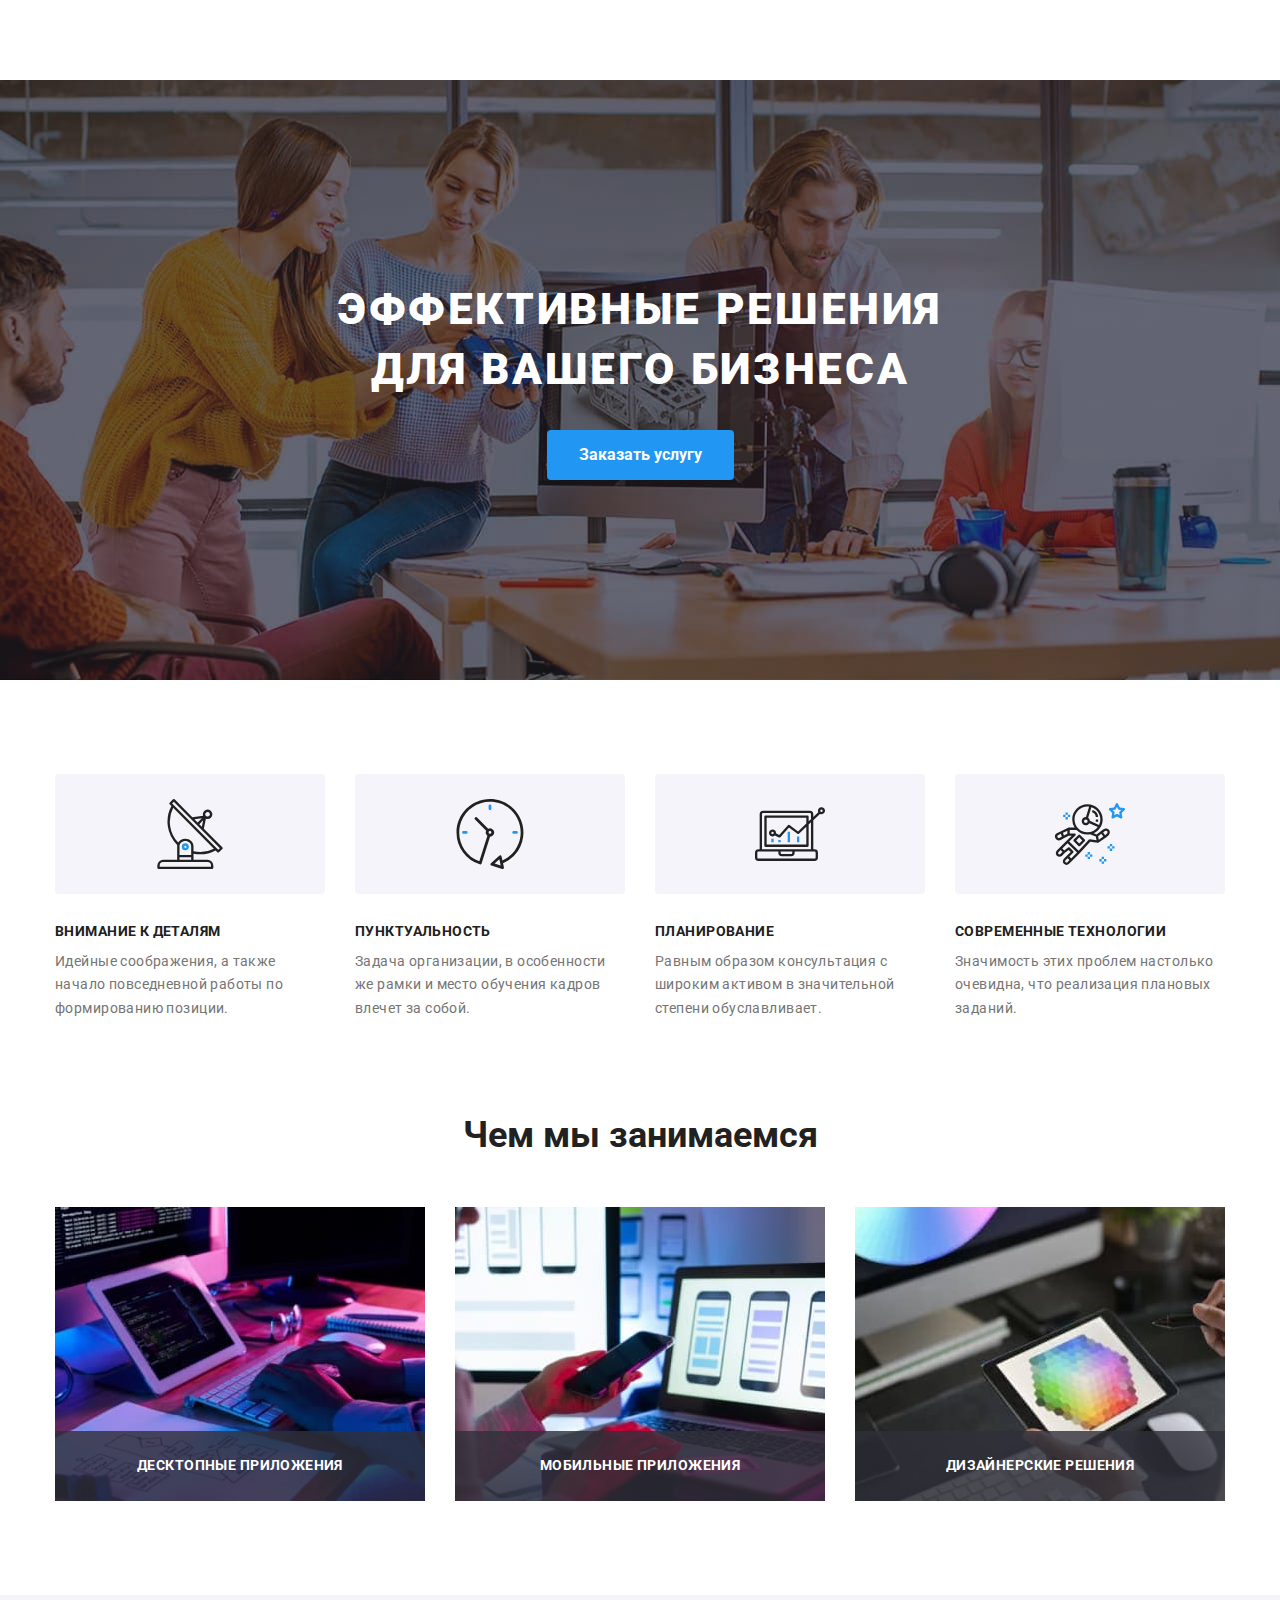
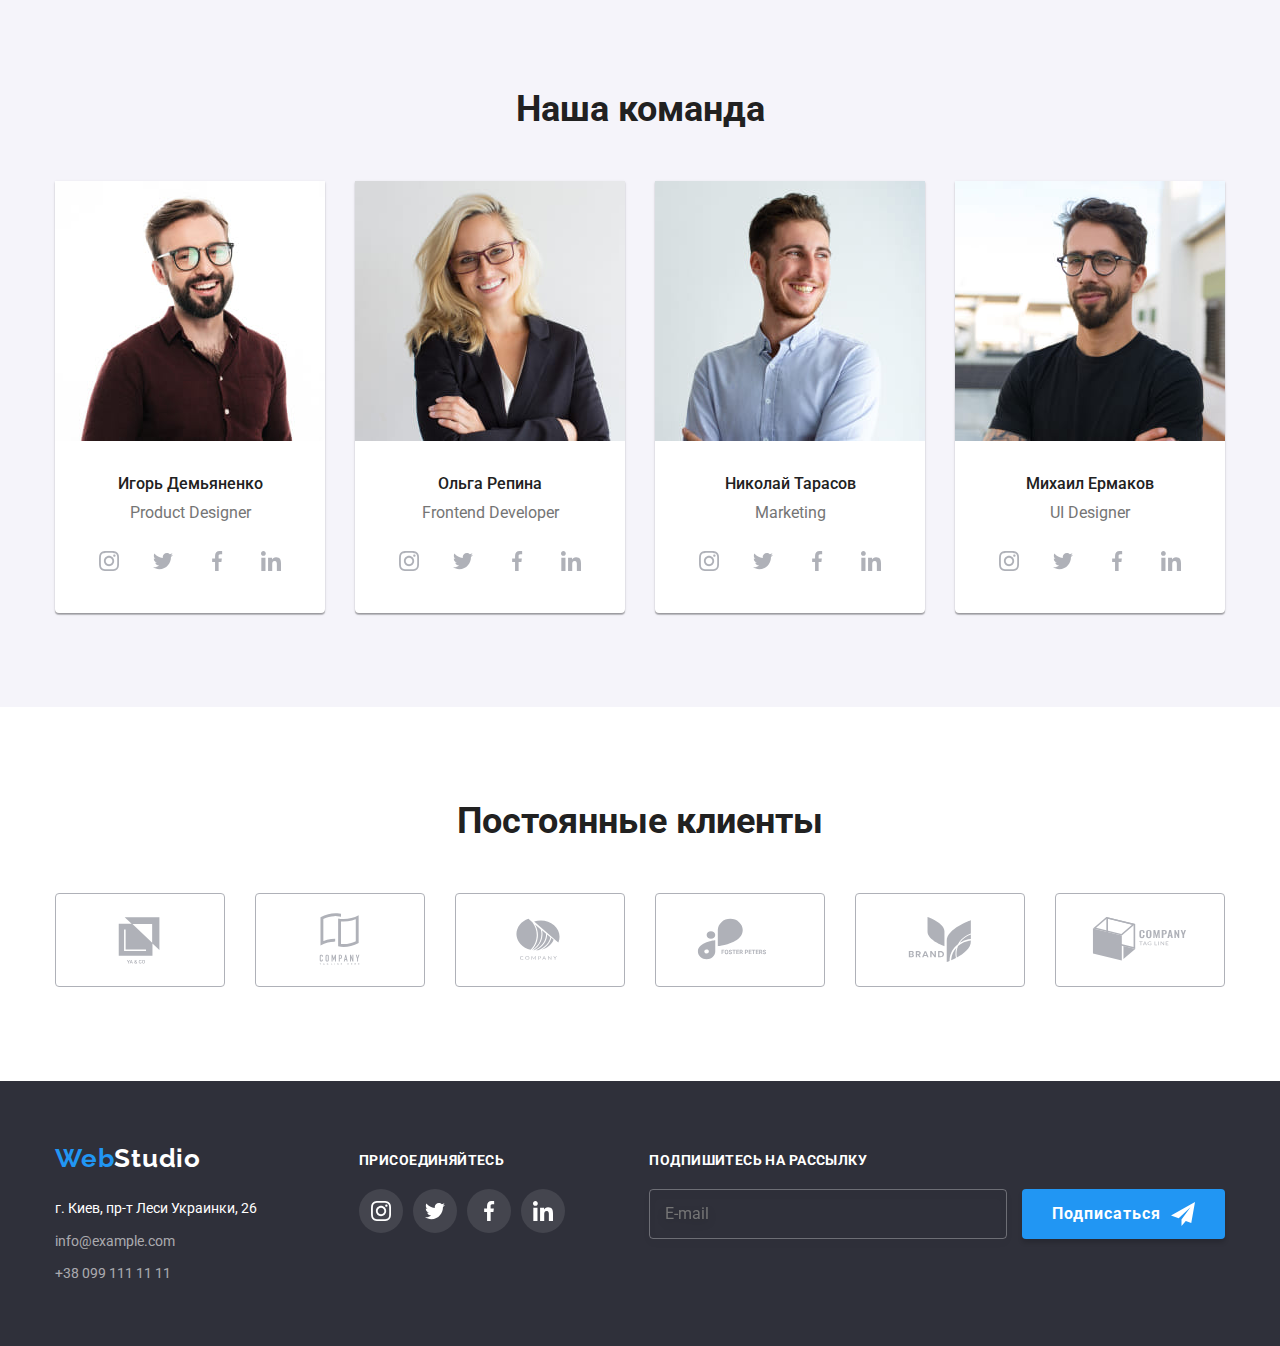
==== commit 64fd9a18: "add adaptation modal" ====
--- a/index.html
+++ b/index.html
@@ -616,7 +616,7 @@
     </footer>
 
     <!-- backdrop - модальное окно  -->
-    <!-- <div class="backdrop is-hidden" data-modal>
+    <div class="backdrop is-hidden" data-modal>
       <div class="modal">
         <div class="modal__container">
           <h2 class="modal__title">Оставьте свои данные, мы вам перезвоним</h2>
@@ -704,7 +704,7 @@
           </button>
         </div>
       </div>
-    </div> -->
+    </div>
     <script src="./js/modal.js"></script>
   </body>
 </html>
--- a/css/main.min.css
+++ b/css/main.min.css
@@ -1,2 +1,2 @@
-:root{--accent-color: #2196f3;--primary-text-color: #757575;--title-text-color: #212121;--primary-white-color: #ffffff;--secondary-color: #f5f4fa;--footer-bg-color: #2f303a}a{text-decoration:none}h1,h2,h3,p,ul{padding:0;margin:0}button{cursor:pointer}body{font-family:Roboto, sans-serif;color:var(--title-text-color);padding-top:80px}.list{margin:0;padding:0;list-style:none}.h-delete{position:absolute;white-space:nowrap;width:1px;height:1px;overflow:hidden;border:0;padding:0;clip:rect(0 0 0 0);clip-path:inset(50%);margin:-1px}.container{padding-left:15px;padding-right:15px;margin:0 auto;width:100%}@media screen and (min-width: 480px){.container{width:480px}}@media screen and (min-width: 768px){.container{width:768px}}@media screen and (min-width: 1200px){.container{width:1200px}}.button{color:var(--title-text-color);font-family:inherit;font-size:16px;padding:10px 32px;display:inline-block;border:none;border-radius:4px;cursor:pointer;margin:0}.button.button--hero{color:var(--primary-white-color);background-color:var(--accent-color);font-weight:700;line-height:1.87;margin-top:30px}.section{padding-top:60px;padding-bottom:60px}@media screen and (min-width: 1200px){.section{padding-top:94px;padding-bottom:94px}}.pre__title{text-align:center;font-weight:700;font-size:28px;line-height:1.17}@media screen and (min-width: 1200px){.pre__title{font-size:36px;line-height:1.16}}.header{position:fixed;width:100%;top:0;left:0;z-index:1;background-color:var(--primary-white-color);border-bottom:1px solid #ececec}.header>.container{display:flex;align-items:center}.navigation{display:flex}.navigation .navigation__item{position:relative}.navigation .navigation__item:not(:last-child){margin-right:50px}.navigation__link{display:block;align-items:center;padding-top:32px;padding-bottom:32px;color:var(--title-text-color);font-weight:500;font-size:14px;line-height:1.14;letter-spacing:0.02em;transition:color 250ms cubic-bezier(0.4, 0, 0.2, 1)}.navigation__link:hover,.navigation__link:focus{font-weight:500;font-size:14px;line-height:1.14;letter-spacing:0.02em;color:var(--accent-color)}.contacts__link{font-weight:500;font-size:14px;line-height:1.14;letter-spacing:0.02em;color:var(--primary-text-color);display:flex;align-items:center;transition:color 250ms cubic-bezier(0.4, 0, 0.2, 1),fill 250ms cubic-bezier(0.4, 0, 0.2, 1)}.contacts__link:hover,.contacts__link:focus{color:var(--accent-color);fill:var(--accent-color)}.navigation__link--current{color:var(--accent-color)}.navigation__link--current::after{content:'';width:100%;height:4px;border-radius:2px;background:var(--accent-color);display:block;position:absolute;bottom:-1px}.contacts{display:flex;margin-left:auto}.contacts__icon{margin-right:10px}.contacts .contacts__item+.contacts__item{margin-left:50px}.section--hero{max-width:1600px;margin-left:auto;margin-right:auto;background-image:linear-gradient(to right, rgba(47,48,58,0.4), rgba(47,48,58,0.4)),url(../images/hero-mob.jpg);background-color:var(--footer-bg-color);background-size:cover;background-repeat:no-repeat;background-position:center;text-align:center;padding-top:118px;padding-bottom:118px}@media (min-device-pixel-ratio: 2), (min-resolution: 192dpi), (min-resolution: 2dppx){.section--hero{background-image:linear-gradient(to right, rgba(47,48,58,0.4), rgba(47,48,58,0.4)),url(../images/hero-mob-2x.jpg)}}@media screen and (min-width: 768px){.section--hero{max-height:400px;background-image:linear-gradient(to right, rgba(47,48,58,0.4), rgba(47,48,58,0.4)),url(../images/hero-tab.jpg)}}@media screen and (min-width: 768px) and (min-device-pixel-ratio: 2), screen and (min-width: 768px) and (min-resolution: 192dpi), screen and (min-width: 768px) and (min-resolution: 2dppx){.section--hero{background-image:linear-gradient(to right, rgba(47,48,58,0.4), rgba(47,48,58,0.4)),url(../images/hero-tab-2x.jpg)}}@media screen and (min-width: 1200px){.section--hero{padding-top:200px;padding-bottom:200px;max-height:600px;background-image:linear-gradient(to right, rgba(47,48,58,0.4), rgba(47,48,58,0.4)),url(../images/hero.jpg)}}@media screen and (min-width: 1200px) and (min-device-pixel-ratio: 2), screen and (min-width: 1200px) and (min-resolution: 192dpi), screen and (min-width: 1200px) and (min-resolution: 2dppx){.section--hero{background-image:linear-gradient(to right, rgba(47,48,58,0.4), rgba(47,48,58,0.4)),url(../images/hero-2x.jpg)}}.hero__title{margin:0 auto;max-width:360px;font-weight:900;font-size:26px;text-transform:uppercase;letter-spacing:0.06em;line-height:1.62;color:var(--primary-white-color)}@media screen and (min-width: 1200px){.hero__title{max-width:650px;font-size:44px;line-height:1.36}}@media screen and (min-width: 1200px){.section--benefits{padding-bottom:0}}.benefits-list{margin-bottom:-30px}@media screen and (min-width: 768px){.benefits-list{display:flex;flex-wrap:wrap;justify-content:space-between}}@media screen and (min-width: 1200px){.benefits-list{display:flex;justify-content:space-between;margin-bottom:0}}.benefits-list__item{width:100%;margin-bottom:30px}@media screen and (min-width: 768px){.benefits-list__item{max-width:354px}}@media screen and (min-width: 1200px){.benefits-list__item{max-width:270px;margin-bottom:0}}.benefits-list__icon{background:var(--secondary-color);border-radius:4px;padding:25px 0;display:flex;align-items:center;justify-content:center}.benefits-list__title{font-weight:700;font-size:14px;line-height:1.14;letter-spacing:0.03em;text-transform:uppercase;color:var(--title-text-color);margin-top:30px;text-align:center}@media screen and (min-width: 768px){.benefits-list__title{text-align:start}}.benefits-list__text{font-size:14px;line-height:1.71;letter-spacing:0.03em;color:var(--primary-text-color);margin-top:10px}@media screen and (min-width: 1200px){.benefits-list__text{width:270px}}@media screen and (max-width: 1199px){.section--occupation{padding:0}}@media screen and (max-width: 1199px){.occupation{display:none}}.occupation-list{display:flex;margin-top:50px}.occupation-list .occupation-list__item{position:relative}.occupation-list .occupation-list__item+.occupation-list__item{margin-left:30px}.occupation-list__img{display:block}.occupation-list__text{position:absolute;z-index:0;bottom:0;left:0;width:100%;padding:27px 0;text-transform:uppercase;text-align:center;font-weight:700;font-size:14px;line-height:1.14;letter-spacing:0.03em;color:#fff;background:rgba(47,48,58,0.8)}.section-people{background-color:var(--secondary-color)}.people-list{margin-top:30px;margin-bottom:-30px}@media screen and (min-width: 768px){.people-list{display:flex;flex-wrap:wrap;margin-left:-30px}}@media screen and (min-width: 1200px){.people-list{margin-top:50px}}.people-list__item{width:100%;margin-bottom:30px;background-color:#ffffff;box-shadow:0px 1px 3px rgba(0,0,0,0.12),0px 1px 1px rgba(0,0,0,0.14),0px 2px 1px rgba(0,0,0,0.2);border-radius:0px 0px 4px 4px}.people-list__item picture{width:100%}@media screen and (min-width: 768px){.people-list__item{width:calc(100% / 2 - 30px);margin-left:30px}}@media screen and (min-width: 1200px){.people-list__item{width:calc(100% / 4 - 30px)}}.people-wrap{padding-top:30px;padding-bottom:30px}.people-wrap__title{font-size:16px;font-weight:500;line-height:1.18;text-align:center}.people-wrap__text{font-size:16px;line-height:1.18;color:var(--primary-text-color);margin-top:10px;text-align:center}.social-list{margin-top:16px;display:flex;justify-content:center;align-items:center}.social-list__item:not(:last-child){margin-right:10px}.social-list__link{display:flex;justify-content:center;align-items:center;width:44px;height:44px;border-radius:50%;background:#fff;fill:#afb1b8;transition:fill 250ms cubic-bezier(0.4, 0, 0.2, 1),background 250ms cubic-bezier(0.4, 0, 0.2, 1)}.social-list__link:hover,.social-list__link:focus{background:var(--accent-color);fill:#fff}.company-list{margin-top:30px;display:flex;flex-wrap:wrap;margin-left:-30px;margin-bottom:-30px}@media screen and (min-width: 1200px){.company-list{justify-content:space-between;margin-top:50px;flex-wrap:nowrap}}.company-list__item{border:1px solid #afb1b8;border-radius:4px;transition:border 250ms cubic-bezier(0.4, 0, 0.2, 1);width:calc(100% / 2 - 30px);margin-left:30px;margin-bottom:30px}.company-list__item:hover,.company-list__item:focus{border-color:var(--accent-color)}@media screen and (min-width: 768px){.company-list__item{width:calc(100% / 3 - 30px)}}@media screen and (min-width: 1200px){.company-list__item{width:calc(100% / 6 - 30px)}}.company-list__link{display:flex;justify-content:center;padding:16px 0;fill:#afb1b8;transition:fill 250ms cubic-bezier(0.4, 0, 0.2, 1)}.company-list__link:hover,.company-list__link:focus{fill:var(--accent-color)}.footer{background-color:var(--footer-bg-color);padding-top:60px;padding-bottom:60px}@media screen and (min-width: 768px){.flex-footer{display:flex;flex-wrap:wrap}}@media screen and (min-width: 768px){.footer-contacts{width:50%}}@media screen and (min-width: 1200px){.footer-contacts{width:max-content}}.address{color:var(--primary-white-color);font-family:Roboto;font-style:normal;font-weight:400;font-size:14px;line-height:1.71;text-align:center;margin-top:20px;display:block;transition:color 250ms cubic-bezier(0.4, 0, 0.2, 1)}.address:hover,.address:focus{color:var(--accent-color)}@media screen and (min-width: 1200px){.address{text-align:left}}.mail,.tel{color:rgba(255,255,255,0.6);font-family:Roboto;font-style:normal;font-weight:400;font-size:14px;line-height:1.71;text-align:center;margin-top:9px;display:block;transition:color 250ms cubic-bezier(0.4, 0, 0.2, 1)}.mail:hover,.mail:focus,.tel:hover,.tel:focus{color:var(--accent-color)}@media screen and (min-width: 1200px){.mail,.tel{text-align:left}}.footer-social__title{font-weight:700;font-size:14px;line-height:1.14;letter-spacing:0.03em;text-transform:uppercase;color:var(--primary-white-color);margin-bottom:20px;margin-top:60px;display:block;text-align:center}@media screen and (min-width: 768px){.footer-social__title{margin-top:5px}}@media screen and (min-width: 1200px){.footer-social__title{margin-top:0;text-align:left}}.subscription-email__title{font-weight:700;font-size:14px;line-height:1.14;letter-spacing:0.03em;text-transform:uppercase;color:var(--primary-white-color);margin-bottom:20px;display:block;text-align:center}@media screen and (min-width: 1200px){.subscription-email__title{margin-top:0;text-align:left}}@media screen and (min-width: 768px){.footer-social{width:50%}}@media screen and (min-width: 1200px){.footer-social{margin-left:65px;padding-top:12px;width:max-content}}.subscription-social{display:flex;justify-content:center}.subscription-social__item:not(:last-child){margin-right:10px}.subscription-social__icon{display:flex;padding:12px;border-radius:50%;background:rgba(255,255,255,0.1);fill:var(--primary-white-color);transition:background 250ms cubic-bezier(0.4, 0, 0.2, 1)}.subscription-social__icon:hover,.subscription-social__icon:focus{background:var(--accent-color)}.subscription-email{padding-top:12px;margin-top:60px}@media screen and (min-width: 768px){.subscription-email{margin:0 auto;margin-top:60px}}@media screen and (min-width: 1200px){.subscription-email{margin-top:0;margin:0;margin-left:auto}}.subscription-email__input{width:100%;padding:15px;border:1px solid rgba(255,255,255,0.3);filter:drop-shadow(0px 4px 4px rgba(0,0,0,0.15));border-radius:4px;background-color:inherit;color:var(--primary-white-color);margin-bottom:20px}@media screen and (min-width: 768px){.subscription-email__input{width:450px}}@media screen and (min-width: 1200px){.subscription-email__input{display:block;width:358px;margin-bottom:0}}.subscription-email__icon{margin-left:10px}.subscription-email__btn{cursor:pointer;background:#2196f3;box-shadow:0px 4px 4px rgba(0,0,0,0.15);border-radius:4px;border-color:transparent;font-weight:700;font-size:16px;line-height:1.88;align-items:center;letter-spacing:0.06em;color:var(--primary-white-color);padding:8px 28px;fill:var(--primary-white-color);display:flex;align-items:center;margin:0 auto}@media screen and (min-width: 1200px){.subscription-email__btn{display:inline-flex;margin-left:15px}}@media screen and (min-width: 1200px){.subscription-email form{display:flex}}.backdrop{position:fixed;width:100vw;height:100vh;background-color:rgba(0,0,0,0.2);top:0;left:0;z-index:2;transition:opacity 500ms cubic-bezier(0, 0.48, 0.29, 0.94),visibility 600ms cubic-bezier(0, 0.48, 0.29, 0.94),scale 300ms cubic-bezier(0, 0.48, 0.29, 0.94)}.modal{position:absolute;top:50%;left:50%;transform:translate(-50%, -50%);width:530px;background-color:#fff;box-shadow:0px 1px 3px rgba(0,0,0,0.12),0px 1px 1px rgba(0,0,0,0.14),0px 2px 1px rgba(0,0,0,0.2);border-radius:4px}.modal__container{padding:40px}.modal__title{font-weight:700;font-size:20px;line-height:1.15;letter-spacing:0.03em;margin-bottom:12px}.is-hidden{transform:scale(120%);opacity:0;pointer-events:none;visibility:hidden}.form-list__item{margin-bottom:10px;fill:var(--accent-color)}.form-list__label{font-size:12px;line-height:1.16;letter-spacing:0.01em;color:var(--primary-text-color);margin-bottom:4px;display:block}.form-list__wrap{position:relative}.form-list__icon{position:absolute;top:50%;left:12px;transform:translateY(-50%);fill:var(--title-text-color);transition:fill 250ms cubic-bezier(0.4, 0, 0.2, 1)}.form-list__input:hover ~ .form-list__icon,.form-list__input:focus ~ .form-list__icon{fill:var(--accent-color)}.form-list__input{border:1px solid rgba(33,33,33,0.2);border-radius:4px;height:40px;width:100%;padding-left:42px;transition:border 250ms cubic-bezier(0.4, 0, 0.2, 1)}.form-list__input:hover,.form-list__input:focus{border:1px solid var(--accent-color)}.form-list__textarea{border:1px solid rgba(33,33,33,0.2);border-radius:4px;height:120px;resize:none;padding:12px 16px;font-size:12px;line-height:1.16;letter-spacing:0.01em;margin-bottom:20px;width:100%;transition:border 250ms cubic-bezier(0.4, 0, 0.2, 1)}.form-list__textarea:hover,.form-list__textarea:focus{border:1px solid var(--accent-color)}.form-list__textarea::placeholder{font-size:12px;line-height:1.16;letter-spacing:0.01em;color:rgba(117,117,117,0.5)}.last-form{margin-bottom:0}.policy{margin-bottom:30px;text-align:center}.policy__text{font-size:14px;line-height:1.71;letter-spacing:0.03em;color:var(--primary-text-color);display:flex;align-items:center;justify-content:center}.check-icon{fill:currentColor}.policy__text span{width:14px;height:13px;border:2px solid var(--title-text-color);border-radius:2px;margin-right:8px;display:flex;align-items:center;justify-content:center;color:transparent}.policy__checkbox:checked+.policy__text>span{background:var(--accent-color);border:none;color:var(--primary-white-color)}.modal-button{position:absolute;right:8px;top:8px;border-radius:50%;cursor:pointer;border:1px solid rgba(0,0,0,0.1);background:var(--primary-white-color);display:flex;padding:6px;transition:fill 250ms cubic-bezier(0.4, 0, 0.2, 1)}.modal-button:hover,.modal-button:focus{fill:var(--accent-color)}.btn-send{color:var(--primary-white-color);background:var(--accent-color);box-shadow:0px 4px 4px rgba(0,0,0,0.15);border-radius:4px;border:none;font-weight:700;font-size:16px;line-height:1.88;align-items:center;text-align:center;letter-spacing:0.06em;padding:10px 55px;display:block;margin-left:auto;margin-right:auto;transition:background 250ms cubic-bezier(0.4, 0, 0.2, 1);cursor:pointer}.btn-send:hover,.btn-send:focus{background:#188ce8}.agreements{font-size:14px;line-height:1.71;letter-spacing:0.03em;text-decoration-line:underline;margin-left:3px;color:var(--accent-color)}.logo{color:#000000;font-family:Raleway;font-style:normal;font-weight:bold;font-size:26px;line-height:1.38;letter-spacing:0.03em;text-decoration:none}.logo__part{color:var(--accent-color)}@media screen and (min-width: 1200px){.logo{margin-right:93px}}.footer__logo{color:var(--primary-white-color);text-align:center;display:block}@media screen and (min-width: 1200px){.footer__logo{text-align:left}}.portfolio-list{margin-top:40px;display:flex;flex-wrap:wrap}@media screen and (min-width: 768px){.portfolio-list{margin-top:30px}}@media screen and (min-width: 1200px){.portfolio-list{margin-top:50px}}.project{margin-bottom:-30px}@media screen and (min-width: 768px){.project{margin-left:-30px}}.project__item{width:100%;margin-bottom:30px;transition:box-shadow 250ms cubic-bezier(0.4, 0, 0.2, 1)}.project__item:hover,.project__item:focus{box-shadow:0px 1px 1px rgba(0,0,0,0.12),0px 4px 4px rgba(0,0,0,0.06),1px 4px 6px rgba(0,0,0,0.16)}@media screen and (min-width: 768px){.project__item{width:calc(100% / 2 - 30px);margin-left:30px}}@media screen and (min-width: 1200px){.project__item{width:calc(100% / 3 - 30px)}}.project__img{display:block}.project__wrap{position:relative;overflow:hidden}.project__top-text{position:absolute;top:0;left:0;color:var(--primary-white-color);font-size:15px;line-height:1.56;letter-spacing:0.03em;background:rgba(33,150,243,0.9);padding:0 24px;width:100%;height:100%;display:flex;align-items:center;transform:translateY(101%);transition:transform 250ms cubic-bezier(0.4, 0, 0.2, 1)}@media screen and (min-width: 480px){.project__top-text{font-size:18px}}.project__item:hover .project__top-text{transform:translateY(0)}.project-name{padding:20px 24px;border-left:1px solid #eeeeee;border-right:1px solid #eeeeee;border-bottom:1px solid #eeeeee}.project-name__title{font-size:18px;line-height:2}.project-name__text{font-size:16px;line-height:1.87;color:var(--primary-text-color);margin-top:4px}.categories-list{display:flex;flex-wrap:wrap;margin-bottom:-15px}@media screen and (min-width: 768px){.categories-list{justify-content:center}}.categories-list__item{margin-bottom:15px}.categories-list__item:not(:last-child){margin-right:8px}.categories-list__button{color:var(--title-text-color);background-color:var(--secondary-color);font-weight:500;letter-spacing:0.03em;line-height:1.62;padding:6px 22px;transition:color 250ms cubic-bezier(0.4, 0, 0.2, 1),background-color 250ms cubic-bezier(0.4, 0, 0.2, 1)}.categories-list__button:hover,.categories-list__button:focus{color:var(--primary-white-color);background-color:var(--accent-color);box-shadow:0px 3px 1px rgba(0,0,0,0.1),0px 1px 2px rgba(0,0,0,0.08),0px 2px 2px rgba(0,0,0,0.12)}
+:root{--accent-color: #2196f3;--primary-text-color: #757575;--title-text-color: #212121;--primary-white-color: #ffffff;--secondary-color: #f5f4fa;--footer-bg-color: #2f303a}a{text-decoration:none}h1,h2,h3,p,ul{padding:0;margin:0}button{cursor:pointer}body{font-family:Roboto, sans-serif;color:var(--title-text-color);padding-top:80px}.list{margin:0;padding:0;list-style:none}.h-delete{position:absolute;white-space:nowrap;width:1px;height:1px;overflow:hidden;border:0;padding:0;clip:rect(0 0 0 0);clip-path:inset(50%);margin:-1px}.container{padding-left:15px;padding-right:15px;margin:0 auto;width:100%}@media screen and (min-width: 480px){.container{width:480px}}@media screen and (min-width: 768px){.container{width:768px}}@media screen and (min-width: 1200px){.container{width:1200px}}.button{color:var(--title-text-color);font-family:inherit;font-size:16px;padding:10px 32px;display:inline-block;border:none;border-radius:4px;cursor:pointer;margin:0}.button.button--hero{color:var(--primary-white-color);background-color:var(--accent-color);font-weight:700;line-height:1.87;margin-top:30px}.section{padding-top:60px;padding-bottom:60px}@media screen and (min-width: 1200px){.section{padding-top:94px;padding-bottom:94px}}.pre__title{text-align:center;font-weight:700;font-size:28px;line-height:1.17}@media screen and (min-width: 1200px){.pre__title{font-size:36px;line-height:1.16}}.header{position:fixed;width:100%;top:0;left:0;z-index:1;background-color:var(--primary-white-color);border-bottom:1px solid #ececec}.header>.container{display:flex;align-items:center}.navigation{display:flex}.navigation .navigation__item{position:relative}.navigation .navigation__item:not(:last-child){margin-right:50px}.navigation__link{display:block;align-items:center;padding-top:32px;padding-bottom:32px;color:var(--title-text-color);font-weight:500;font-size:14px;line-height:1.14;letter-spacing:0.02em;transition:color 250ms cubic-bezier(0.4, 0, 0.2, 1)}.navigation__link:hover,.navigation__link:focus{font-weight:500;font-size:14px;line-height:1.14;letter-spacing:0.02em;color:var(--accent-color)}.contacts__link{font-weight:500;font-size:14px;line-height:1.14;letter-spacing:0.02em;color:var(--primary-text-color);display:flex;align-items:center;transition:color 250ms cubic-bezier(0.4, 0, 0.2, 1),fill 250ms cubic-bezier(0.4, 0, 0.2, 1)}.contacts__link:hover,.contacts__link:focus{color:var(--accent-color);fill:var(--accent-color)}.navigation__link--current{color:var(--accent-color)}.navigation__link--current::after{content:'';width:100%;height:4px;border-radius:2px;background:var(--accent-color);display:block;position:absolute;bottom:-1px}.contacts{display:flex;margin-left:auto}.contacts__icon{margin-right:10px}.contacts .contacts__item+.contacts__item{margin-left:50px}.section--hero{max-width:1600px;margin-left:auto;margin-right:auto;background-image:linear-gradient(to right, rgba(47,48,58,0.4), rgba(47,48,58,0.4)),url(../images/hero-mob.jpg);background-color:var(--footer-bg-color);background-size:cover;background-repeat:no-repeat;background-position:center;text-align:center;padding-top:118px;padding-bottom:118px}@media (min-device-pixel-ratio: 2), (min-resolution: 192dpi), (min-resolution: 2dppx){.section--hero{background-image:linear-gradient(to right, rgba(47,48,58,0.4), rgba(47,48,58,0.4)),url(../images/hero-mob-2x.jpg)}}@media screen and (min-width: 768px){.section--hero{max-height:400px;background-image:linear-gradient(to right, rgba(47,48,58,0.4), rgba(47,48,58,0.4)),url(../images/hero-tab.jpg)}}@media screen and (min-width: 768px) and (min-device-pixel-ratio: 2), screen and (min-width: 768px) and (min-resolution: 192dpi), screen and (min-width: 768px) and (min-resolution: 2dppx){.section--hero{background-image:linear-gradient(to right, rgba(47,48,58,0.4), rgba(47,48,58,0.4)),url(../images/hero-tab-2x.jpg)}}@media screen and (min-width: 1200px){.section--hero{padding-top:200px;padding-bottom:200px;max-height:600px;background-image:linear-gradient(to right, rgba(47,48,58,0.4), rgba(47,48,58,0.4)),url(../images/hero.jpg)}}@media screen and (min-width: 1200px) and (min-device-pixel-ratio: 2), screen and (min-width: 1200px) and (min-resolution: 192dpi), screen and (min-width: 1200px) and (min-resolution: 2dppx){.section--hero{background-image:linear-gradient(to right, rgba(47,48,58,0.4), rgba(47,48,58,0.4)),url(../images/hero-2x.jpg)}}.hero__title{margin:0 auto;max-width:360px;font-weight:900;font-size:26px;text-transform:uppercase;letter-spacing:0.06em;line-height:1.62;color:var(--primary-white-color)}@media screen and (min-width: 1200px){.hero__title{max-width:650px;font-size:44px;line-height:1.36}}@media screen and (min-width: 1200px){.section--benefits{padding-bottom:0}}.benefits-list{margin-bottom:-30px}@media screen and (min-width: 768px){.benefits-list{display:flex;flex-wrap:wrap;justify-content:space-between}}@media screen and (min-width: 1200px){.benefits-list{display:flex;justify-content:space-between;margin-bottom:0}}.benefits-list__item{width:100%;margin-bottom:30px}@media screen and (min-width: 768px){.benefits-list__item{max-width:354px}}@media screen and (min-width: 1200px){.benefits-list__item{max-width:270px;margin-bottom:0}}.benefits-list__icon{background:var(--secondary-color);border-radius:4px;padding:25px 0;display:flex;align-items:center;justify-content:center}.benefits-list__title{font-weight:700;font-size:14px;line-height:1.14;letter-spacing:0.03em;text-transform:uppercase;color:var(--title-text-color);margin-top:30px;text-align:center}@media screen and (min-width: 768px){.benefits-list__title{text-align:start}}.benefits-list__text{font-size:14px;line-height:1.71;letter-spacing:0.03em;color:var(--primary-text-color);margin-top:10px}@media screen and (min-width: 1200px){.benefits-list__text{width:270px}}@media screen and (max-width: 1199px){.section--occupation{padding:0}}@media screen and (max-width: 1199px){.occupation{display:none}}.occupation-list{display:flex;margin-top:50px}.occupation-list .occupation-list__item{position:relative}.occupation-list .occupation-list__item+.occupation-list__item{margin-left:30px}.occupation-list__img{display:block}.occupation-list__text{position:absolute;z-index:0;bottom:0;left:0;width:100%;padding:27px 0;text-transform:uppercase;text-align:center;font-weight:700;font-size:14px;line-height:1.14;letter-spacing:0.03em;color:#fff;background:rgba(47,48,58,0.8)}.section-people{background-color:var(--secondary-color)}.people-list{margin-top:30px;margin-bottom:-30px}@media screen and (min-width: 768px){.people-list{display:flex;flex-wrap:wrap;margin-left:-30px}}@media screen and (min-width: 1200px){.people-list{margin-top:50px}}.people-list__item{width:100%;margin-bottom:30px;background-color:#ffffff;box-shadow:0px 1px 3px rgba(0,0,0,0.12),0px 1px 1px rgba(0,0,0,0.14),0px 2px 1px rgba(0,0,0,0.2);border-radius:0px 0px 4px 4px}.people-list__item picture{width:100%}@media screen and (min-width: 768px){.people-list__item{width:calc(100% / 2 - 30px);margin-left:30px}}@media screen and (min-width: 1200px){.people-list__item{width:calc(100% / 4 - 30px)}}.people-wrap{padding-top:30px;padding-bottom:30px}.people-wrap__title{font-size:16px;font-weight:500;line-height:1.18;text-align:center}.people-wrap__text{font-size:16px;line-height:1.18;color:var(--primary-text-color);margin-top:10px;text-align:center}.social-list{margin-top:16px;display:flex;justify-content:center;align-items:center}.social-list__item:not(:last-child){margin-right:10px}.social-list__link{display:flex;justify-content:center;align-items:center;width:44px;height:44px;border-radius:50%;background:#fff;fill:#afb1b8;transition:fill 250ms cubic-bezier(0.4, 0, 0.2, 1),background 250ms cubic-bezier(0.4, 0, 0.2, 1)}.social-list__link:hover,.social-list__link:focus{background:var(--accent-color);fill:#fff}.company-list{margin-top:30px;display:flex;flex-wrap:wrap;margin-left:-30px;margin-bottom:-30px}@media screen and (min-width: 1200px){.company-list{justify-content:space-between;margin-top:50px;flex-wrap:nowrap}}.company-list__item{border:1px solid #afb1b8;border-radius:4px;transition:border 250ms cubic-bezier(0.4, 0, 0.2, 1);width:calc(100% / 2 - 30px);margin-left:30px;margin-bottom:30px}.company-list__item:hover,.company-list__item:focus{border-color:var(--accent-color)}@media screen and (min-width: 768px){.company-list__item{width:calc(100% / 3 - 30px)}}@media screen and (min-width: 1200px){.company-list__item{width:calc(100% / 6 - 30px)}}.company-list__link{display:flex;justify-content:center;padding:16px 0;fill:#afb1b8;transition:fill 250ms cubic-bezier(0.4, 0, 0.2, 1)}.company-list__link:hover,.company-list__link:focus{fill:var(--accent-color)}.footer{background-color:var(--footer-bg-color);padding-top:60px;padding-bottom:60px}@media screen and (min-width: 768px){.flex-footer{display:flex;flex-wrap:wrap}}@media screen and (min-width: 768px){.footer-contacts{width:50%}}@media screen and (min-width: 1200px){.footer-contacts{width:max-content}}.address{color:var(--primary-white-color);font-family:Roboto;font-style:normal;font-weight:400;font-size:14px;line-height:1.71;text-align:center;margin-top:20px;display:block;transition:color 250ms cubic-bezier(0.4, 0, 0.2, 1)}.address:hover,.address:focus{color:var(--accent-color)}@media screen and (min-width: 1200px){.address{text-align:left}}.mail,.tel{color:rgba(255,255,255,0.6);font-family:Roboto;font-style:normal;font-weight:400;font-size:14px;line-height:1.71;text-align:center;margin-top:9px;display:block;transition:color 250ms cubic-bezier(0.4, 0, 0.2, 1)}.mail:hover,.mail:focus,.tel:hover,.tel:focus{color:var(--accent-color)}@media screen and (min-width: 1200px){.mail,.tel{text-align:left}}.footer-social__title{font-weight:700;font-size:14px;line-height:1.14;letter-spacing:0.03em;text-transform:uppercase;color:var(--primary-white-color);margin-bottom:20px;margin-top:60px;display:block;text-align:center}@media screen and (min-width: 768px){.footer-social__title{margin-top:5px}}@media screen and (min-width: 1200px){.footer-social__title{margin-top:0;text-align:left}}.subscription-email__title{font-weight:700;font-size:14px;line-height:1.14;letter-spacing:0.03em;text-transform:uppercase;color:var(--primary-white-color);margin-bottom:20px;display:block;text-align:center}@media screen and (min-width: 1200px){.subscription-email__title{margin-top:0;text-align:left}}@media screen and (min-width: 768px){.footer-social{width:50%}}@media screen and (min-width: 1200px){.footer-social{margin-left:65px;padding-top:12px;width:max-content}}.subscription-social{display:flex;justify-content:center}.subscription-social__item:not(:last-child){margin-right:10px}.subscription-social__icon{display:flex;padding:12px;border-radius:50%;background:rgba(255,255,255,0.1);fill:var(--primary-white-color);transition:background 250ms cubic-bezier(0.4, 0, 0.2, 1)}.subscription-social__icon:hover,.subscription-social__icon:focus{background:var(--accent-color)}.subscription-email{padding-top:12px;margin-top:60px}@media screen and (min-width: 768px){.subscription-email{margin:0 auto;margin-top:60px}}@media screen and (min-width: 1200px){.subscription-email{margin-top:0;margin:0;margin-left:auto}}.subscription-email__input{width:100%;padding:15px;border:1px solid rgba(255,255,255,0.3);filter:drop-shadow(0px 4px 4px rgba(0,0,0,0.15));border-radius:4px;background-color:inherit;color:var(--primary-white-color);margin-bottom:20px}@media screen and (min-width: 768px){.subscription-email__input{width:450px}}@media screen and (min-width: 1200px){.subscription-email__input{display:block;width:358px;margin-bottom:0}}.subscription-email__icon{margin-left:10px}.subscription-email__btn{cursor:pointer;background:#2196f3;box-shadow:0px 4px 4px rgba(0,0,0,0.15);border-radius:4px;border-color:transparent;font-weight:700;font-size:16px;line-height:1.88;align-items:center;letter-spacing:0.06em;color:var(--primary-white-color);padding:8px 28px;fill:var(--primary-white-color);display:flex;align-items:center;margin:0 auto}@media screen and (min-width: 1200px){.subscription-email__btn{display:inline-flex;margin-left:15px}}@media screen and (min-width: 1200px){.subscription-email form{display:flex}}.backdrop{position:fixed;width:100vw;height:100vh;background-color:rgba(0,0,0,0.2);top:0;left:0;z-index:2;transition:opacity 500ms cubic-bezier(0, 0.48, 0.29, 0.94),visibility 600ms cubic-bezier(0, 0.48, 0.29, 0.94),scale 300ms cubic-bezier(0, 0.48, 0.29, 0.94);overflow-y:auto}.modal{position:absolute;top:50%;left:50%;transform:translate(-50%, -50%);width:450px;background-color:#fff;box-shadow:0px 1px 3px rgba(0,0,0,0.12),0px 1px 1px rgba(0,0,0,0.14),0px 2px 1px rgba(0,0,0,0.2);border-radius:4px}@media screen and (min-width: 1200px){.modal{width:530px}}.modal__container{padding:40px}.modal__title{font-weight:700;font-size:20px;line-height:1.5;letter-spacing:0.03em;margin-bottom:12px;text-align:center}@media screen and (min-width: 1200px){.modal__title{line-height:1.15;text-align:left}}.is-hidden{transform:scale(120%);opacity:0;pointer-events:none;visibility:hidden}.form-list__item{margin-bottom:10px;fill:var(--accent-color)}.form-list__label{font-size:12px;line-height:1.16;letter-spacing:0.01em;color:var(--primary-text-color);margin-bottom:4px;display:block}.form-list__wrap{position:relative}.form-list__icon{position:absolute;top:50%;left:12px;transform:translateY(-50%);fill:var(--title-text-color);transition:fill 250ms cubic-bezier(0.4, 0, 0.2, 1)}.form-list__input:hover ~ .form-list__icon,.form-list__input:focus ~ .form-list__icon{fill:var(--accent-color)}.form-list__input{border:1px solid rgba(33,33,33,0.2);border-radius:4px;height:40px;width:100%;padding-left:42px;transition:border 250ms cubic-bezier(0.4, 0, 0.2, 1)}.form-list__input:hover,.form-list__input:focus{border:1px solid var(--accent-color)}.form-list__textarea{border:1px solid rgba(33,33,33,0.2);border-radius:4px;height:120px;resize:none;padding:12px 16px;font-size:12px;line-height:1.16;letter-spacing:0.01em;margin-bottom:20px;width:100%;transition:border 250ms cubic-bezier(0.4, 0, 0.2, 1)}.form-list__textarea:hover,.form-list__textarea:focus{border:1px solid var(--accent-color)}.form-list__textarea::placeholder{font-size:12px;line-height:1.16;letter-spacing:0.01em;color:rgba(117,117,117,0.5)}.last-form{margin-bottom:0}.policy{margin-bottom:30px;text-align:center}.policy__text{font-size:12px;line-height:1.71;letter-spacing:0.03em;color:var(--primary-text-color);display:flex;align-items:center;justify-content:center}@media screen and (min-width: 1200px){.policy__text{font-size:14px}}.check-icon{fill:currentColor}.policy__text span{width:14px;height:13px;border:2px solid var(--title-text-color);border-radius:2px;margin-right:8px;display:flex;align-items:center;justify-content:center;color:transparent}.policy__checkbox:checked+.policy__text>span{background:var(--accent-color);border:none;color:var(--primary-white-color)}.modal-button{position:absolute;right:8px;top:8px;border-radius:50%;cursor:pointer;border:1px solid rgba(0,0,0,0.1);background:var(--primary-white-color);display:flex;padding:6px;transition:fill 250ms cubic-bezier(0.4, 0, 0.2, 1)}.modal-button:hover,.modal-button:focus{fill:var(--accent-color)}.btn-send{color:var(--primary-white-color);background:var(--accent-color);box-shadow:0px 4px 4px rgba(0,0,0,0.15);border-radius:4px;border:none;font-weight:700;font-size:16px;line-height:1.88;align-items:center;text-align:center;letter-spacing:0.06em;padding:10px 55px;display:block;margin-left:auto;margin-right:auto;transition:background 250ms cubic-bezier(0.4, 0, 0.2, 1);cursor:pointer}.btn-send:hover,.btn-send:focus{background:#188ce8}.agreements{font-size:12px;line-height:1.71;letter-spacing:0.03em;text-decoration-line:underline;margin-left:3px;color:var(--accent-color)}@media screen and (min-width: 1200px){.agreements{font-size:14px}}.logo{color:#000000;font-family:Raleway;font-style:normal;font-weight:bold;font-size:26px;line-height:1.38;letter-spacing:0.03em;text-decoration:none}.logo__part{color:var(--accent-color)}@media screen and (min-width: 1200px){.logo{margin-right:93px}}.footer__logo{color:var(--primary-white-color);text-align:center;display:block}@media screen and (min-width: 1200px){.footer__logo{text-align:left}}.portfolio-list{margin-top:40px;display:flex;flex-wrap:wrap}@media screen and (min-width: 768px){.portfolio-list{margin-top:30px}}@media screen and (min-width: 1200px){.portfolio-list{margin-top:50px}}.project{margin-bottom:-30px}@media screen and (min-width: 768px){.project{margin-left:-30px}}.project__item{width:100%;margin-bottom:30px;transition:box-shadow 250ms cubic-bezier(0.4, 0, 0.2, 1)}.project__item:hover,.project__item:focus{box-shadow:0px 1px 1px rgba(0,0,0,0.12),0px 4px 4px rgba(0,0,0,0.06),1px 4px 6px rgba(0,0,0,0.16)}@media screen and (min-width: 768px){.project__item{width:calc(100% / 2 - 30px);margin-left:30px}}@media screen and (min-width: 1200px){.project__item{width:calc(100% / 3 - 30px)}}.project__img{display:block}.project__wrap{position:relative;overflow:hidden}.project__top-text{position:absolute;top:0;left:0;color:var(--primary-white-color);font-size:15px;line-height:1.56;letter-spacing:0.03em;background:rgba(33,150,243,0.9);padding:0 24px;width:100%;height:100%;display:flex;align-items:center;transform:translateY(101%);transition:transform 250ms cubic-bezier(0.4, 0, 0.2, 1)}@media screen and (min-width: 480px){.project__top-text{font-size:18px}}.project__item:hover .project__top-text{transform:translateY(0)}.project-name{padding:20px 24px;border-left:1px solid #eeeeee;border-right:1px solid #eeeeee;border-bottom:1px solid #eeeeee}.project-name__title{font-size:18px;line-height:2}.project-name__text{font-size:16px;line-height:1.87;color:var(--primary-text-color);margin-top:4px}.categories-list{display:flex;flex-wrap:wrap;margin-bottom:-15px}@media screen and (min-width: 768px){.categories-list{justify-content:center}}.categories-list__item{margin-bottom:15px}.categories-list__item:not(:last-child){margin-right:8px}.categories-list__button{color:var(--title-text-color);background-color:var(--secondary-color);font-weight:500;letter-spacing:0.03em;line-height:1.62;padding:6px 22px;transition:color 250ms cubic-bezier(0.4, 0, 0.2, 1),background-color 250ms cubic-bezier(0.4, 0, 0.2, 1)}.categories-list__button:hover,.categories-list__button:focus{color:var(--primary-white-color);background-color:var(--accent-color);box-shadow:0px 3px 1px rgba(0,0,0,0.1),0px 1px 2px rgba(0,0,0,0.08),0px 2px 2px rgba(0,0,0,0.12)}
 /*# sourceMappingURL=main.min.css.map */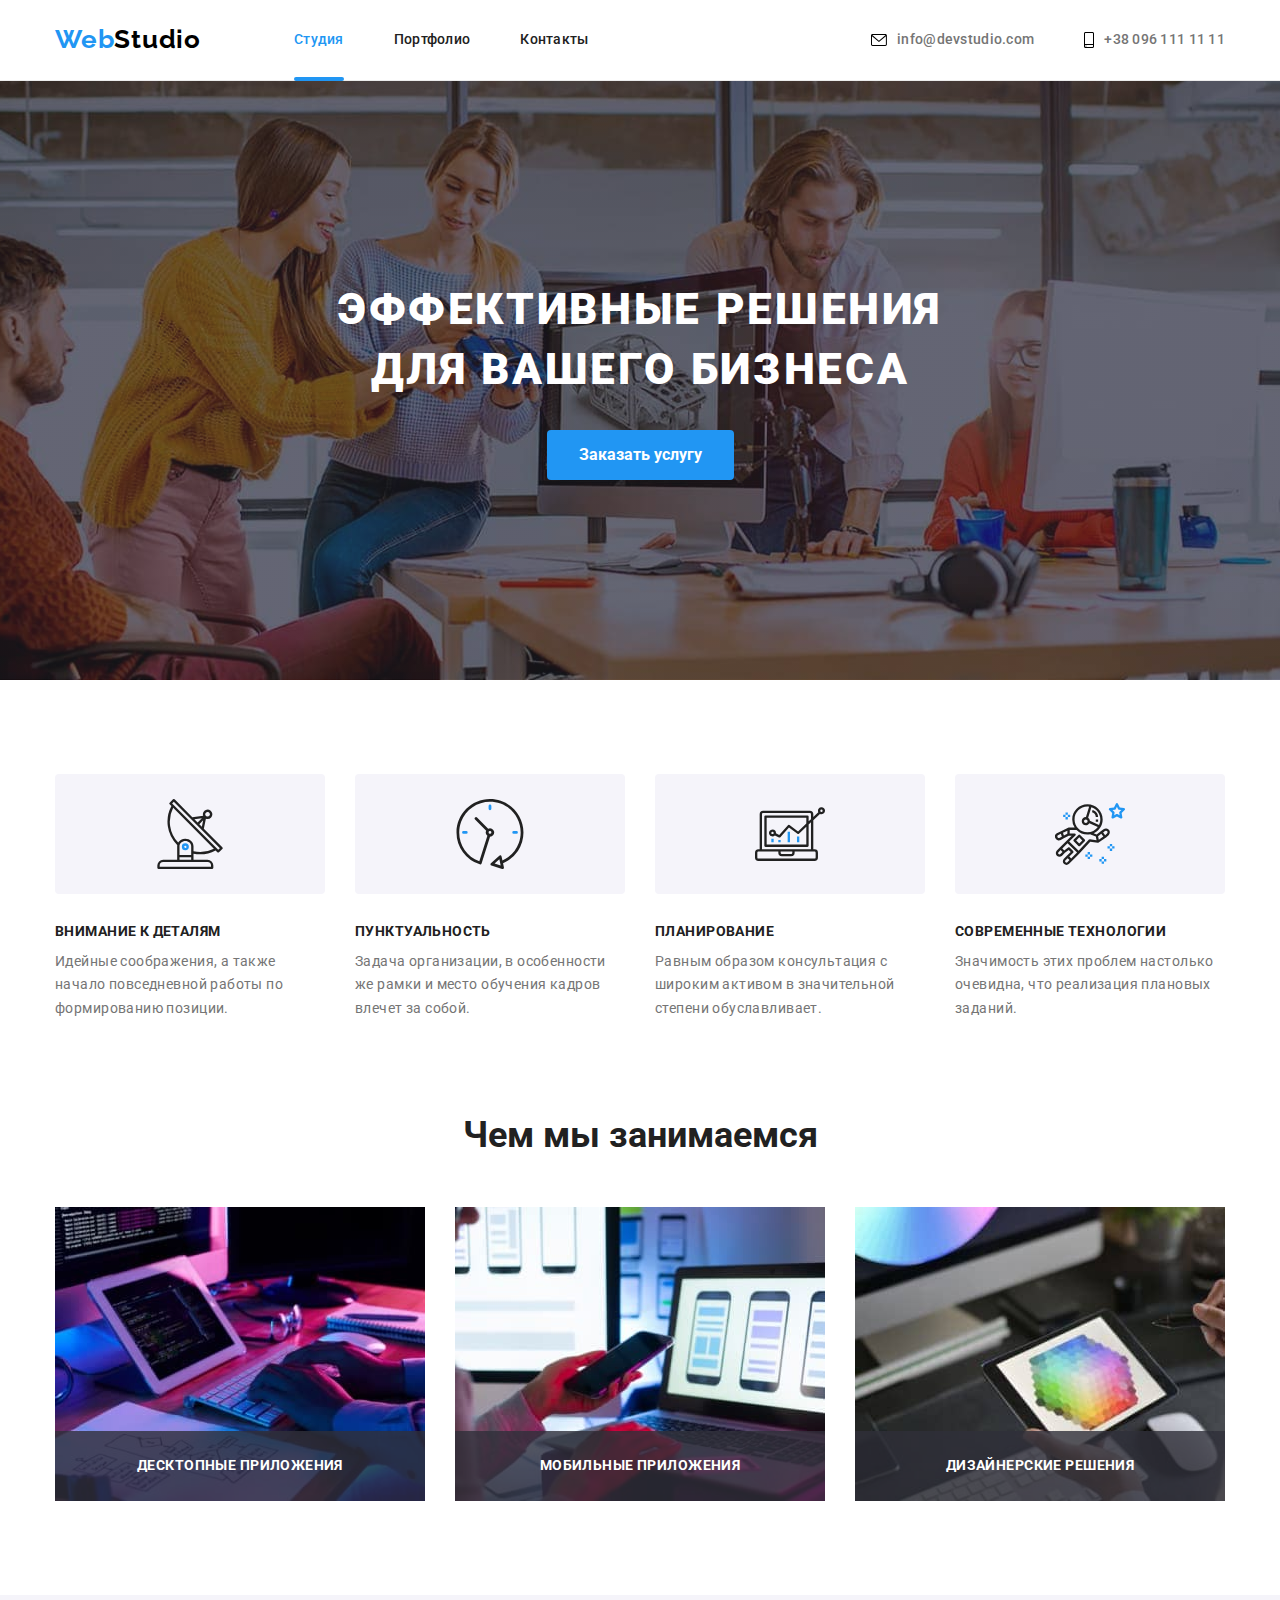
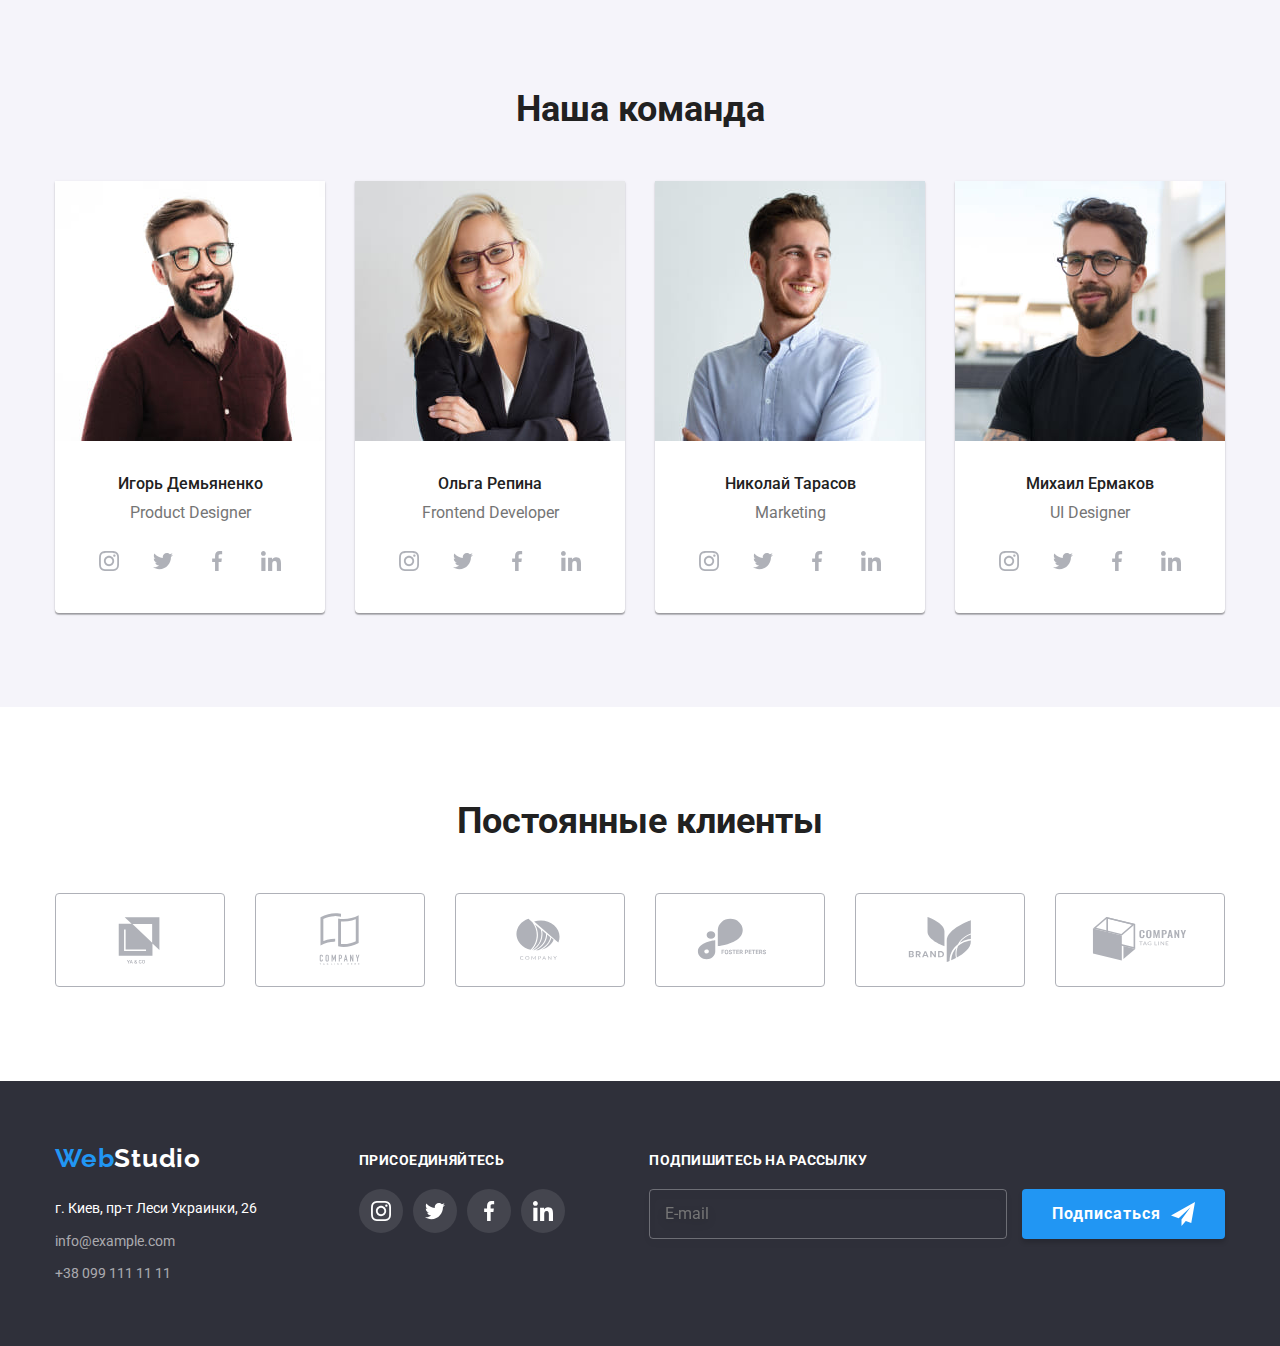
==== commit ee743af4: "add mob menu" ====
--- a/index.html
+++ b/index.html
@@ -19,19 +19,19 @@
   </head>
   <body>
     <!-- Navigation -->
-    <!-- <header class="header">
-      <div class="container">
+    <header class="header">
+      <div class="menu container">
         <a class="logo" href="./index.html" lang="en">
           <span class="logo__part">Web</span>Studio
         </a>
-        <nav>
+        <nav class="nav">
           <ul class="navigation list">
             <li class="navigation__item">
               <a
                 href="./index.html"
                 class="navigation__link navigation__link--current"
-                >Студия</a
-              >
+                >Студия
+              </a>
             </li>
             <li class="navigation__item">
               <a href="./portfolio.html" class="navigation__link">Портфолио</a>
@@ -42,7 +42,7 @@
           </ul>
         </nav>
         <ul class="contacts list">
-          <li class="contacts__item">
+          <li class="contacts__item contacts__item--mail">
             <a href="mailto:info@example.com" class="contacts__link">
               <svg class="contacts__icon" width="16" height="12">
                 <use href="./images/icons.svg#icon-envelope"></use>
@@ -59,8 +59,93 @@
             >
           </li>
         </ul>
+        <button type="button" class="menu-open-btn">
+          <svg class="header__menu-icon" width="40" height="40">
+            <use href="./images/icons.svg#icon-open-hamburger"></use>
+          </svg>
+        </button>
       </div>
-    </header> -->
+      <div class="mob-menu">
+        <button type="button" class="menu-close-btn">
+          <svg class="header__menu-icon" width="40" height="40">
+            <use href="./images/icons.svg#icon-close-hamburger"></use>
+          </svg>
+        </button>
+        <div class="mob-menu__wrap">
+          <nav class="mob-nav">
+            <ul class="mob-navigation list">
+              <li class="mob-navigation__item">
+                <a
+                  href="./index.html"
+                  class="mob-navigation__link mob-navigation__link--current"
+                  >Студия</a
+                >
+              </li>
+              <li class="mob-navigation__item">
+                <a href="./portfolio.html" class="mob-navigation__link"
+                  >Портфолио</a
+                >
+              </li>
+              <li class="mob-navigation__item">
+                <a href="" class="mob-navigation__link">Контакты</a>
+              </li>
+            </ul>
+          </nav>
+          <div class="bottom-mob-menu">
+            <ul class="mob-contacts list">
+              <li class="mob-contacts__item mob-contacts__item--tel">
+                <a href="tel:+380991111111" class="mob-contacts__link">
+                  +38 096 111 11 11</a
+                >
+              </li>
+              <li class="mob-contacts__item mob-contacts__item--mail">
+                <a href="mailto:info@example.com" class="mob-contacts__link">
+                  info@devstudio.com</a
+                >
+              </li>
+            </ul>
+            <ul class="mob-soc__list list">
+              <li class="mob-soc__item">
+                <a
+                  class="mob-soc__link"
+                  target="_blank"
+                  rel="noopener noreferrer nofollow"
+                  href="https://www.instagram.com/"
+                  >Instagram</a
+                >
+              </li>
+              <li class="mob-soc__item">
+                <a
+                  class="mob-soc__link"
+                  target="_blank"
+                  rel="noopener noreferrer nofollow"
+                  href="https://twitter.com/"
+                  >Twitter</a
+                >
+              </li>
+              <li class="mob-soc__item">
+                <a
+                  class="mob-soc__link"
+                  target="_blank"
+                  rel="noopener noreferrer nofollow"
+                  href="https://www.facebook.com/"
+                  >Facebook</a
+                >
+              </li>
+              <li class="mob-soc__item">
+                <a
+                  class="mob-soc__link"
+                  target="_blank"
+                  rel="noopener noreferrer nofollow"
+                  href="https://www.linkedin.com/"
+                  >LinkedIn</a
+                >
+              </li>
+            </ul>
+          </div>
+        </div>
+      </div>
+    </header>
 
     <main>
       <!-- Hero -->
@@ -705,6 +790,8 @@
         </div>
       </div>
     </div>
+    <script src="./js/mob-menu.js"></script>
+
     <script src="./js/modal.js"></script>
   </body>
 </html>
--- a/css/main.min.css
+++ b/css/main.min.css
@@ -1,2 +1,2 @@
-:root{--accent-color: #2196f3;--primary-text-color: #757575;--title-text-color: #212121;--primary-white-color: #ffffff;--secondary-color: #f5f4fa;--footer-bg-color: #2f303a}a{text-decoration:none}h1,h2,h3,p,ul{padding:0;margin:0}button{cursor:pointer}body{font-family:Roboto, sans-serif;color:var(--title-text-color);padding-top:80px}.list{margin:0;padding:0;list-style:none}.h-delete{position:absolute;white-space:nowrap;width:1px;height:1px;overflow:hidden;border:0;padding:0;clip:rect(0 0 0 0);clip-path:inset(50%);margin:-1px}.container{padding-left:15px;padding-right:15px;margin:0 auto;width:100%}@media screen and (min-width: 480px){.container{width:480px}}@media screen and (min-width: 768px){.container{width:768px}}@media screen and (min-width: 1200px){.container{width:1200px}}.button{color:var(--title-text-color);font-family:inherit;font-size:16px;padding:10px 32px;display:inline-block;border:none;border-radius:4px;cursor:pointer;margin:0}.button.button--hero{color:var(--primary-white-color);background-color:var(--accent-color);font-weight:700;line-height:1.87;margin-top:30px}.section{padding-top:60px;padding-bottom:60px}@media screen and (min-width: 1200px){.section{padding-top:94px;padding-bottom:94px}}.pre__title{text-align:center;font-weight:700;font-size:28px;line-height:1.17}@media screen and (min-width: 1200px){.pre__title{font-size:36px;line-height:1.16}}.header{position:fixed;width:100%;top:0;left:0;z-index:1;background-color:var(--primary-white-color);border-bottom:1px solid #ececec}.header>.container{display:flex;align-items:center}.navigation{display:flex}.navigation .navigation__item{position:relative}.navigation .navigation__item:not(:last-child){margin-right:50px}.navigation__link{display:block;align-items:center;padding-top:32px;padding-bottom:32px;color:var(--title-text-color);font-weight:500;font-size:14px;line-height:1.14;letter-spacing:0.02em;transition:color 250ms cubic-bezier(0.4, 0, 0.2, 1)}.navigation__link:hover,.navigation__link:focus{font-weight:500;font-size:14px;line-height:1.14;letter-spacing:0.02em;color:var(--accent-color)}.contacts__link{font-weight:500;font-size:14px;line-height:1.14;letter-spacing:0.02em;color:var(--primary-text-color);display:flex;align-items:center;transition:color 250ms cubic-bezier(0.4, 0, 0.2, 1),fill 250ms cubic-bezier(0.4, 0, 0.2, 1)}.contacts__link:hover,.contacts__link:focus{color:var(--accent-color);fill:var(--accent-color)}.navigation__link--current{color:var(--accent-color)}.navigation__link--current::after{content:'';width:100%;height:4px;border-radius:2px;background:var(--accent-color);display:block;position:absolute;bottom:-1px}.contacts{display:flex;margin-left:auto}.contacts__icon{margin-right:10px}.contacts .contacts__item+.contacts__item{margin-left:50px}.section--hero{max-width:1600px;margin-left:auto;margin-right:auto;background-image:linear-gradient(to right, rgba(47,48,58,0.4), rgba(47,48,58,0.4)),url(../images/hero-mob.jpg);background-color:var(--footer-bg-color);background-size:cover;background-repeat:no-repeat;background-position:center;text-align:center;padding-top:118px;padding-bottom:118px}@media (min-device-pixel-ratio: 2), (min-resolution: 192dpi), (min-resolution: 2dppx){.section--hero{background-image:linear-gradient(to right, rgba(47,48,58,0.4), rgba(47,48,58,0.4)),url(../images/hero-mob-2x.jpg)}}@media screen and (min-width: 768px){.section--hero{max-height:400px;background-image:linear-gradient(to right, rgba(47,48,58,0.4), rgba(47,48,58,0.4)),url(../images/hero-tab.jpg)}}@media screen and (min-width: 768px) and (min-device-pixel-ratio: 2), screen and (min-width: 768px) and (min-resolution: 192dpi), screen and (min-width: 768px) and (min-resolution: 2dppx){.section--hero{background-image:linear-gradient(to right, rgba(47,48,58,0.4), rgba(47,48,58,0.4)),url(../images/hero-tab-2x.jpg)}}@media screen and (min-width: 1200px){.section--hero{padding-top:200px;padding-bottom:200px;max-height:600px;background-image:linear-gradient(to right, rgba(47,48,58,0.4), rgba(47,48,58,0.4)),url(../images/hero.jpg)}}@media screen and (min-width: 1200px) and (min-device-pixel-ratio: 2), screen and (min-width: 1200px) and (min-resolution: 192dpi), screen and (min-width: 1200px) and (min-resolution: 2dppx){.section--hero{background-image:linear-gradient(to right, rgba(47,48,58,0.4), rgba(47,48,58,0.4)),url(../images/hero-2x.jpg)}}.hero__title{margin:0 auto;max-width:360px;font-weight:900;font-size:26px;text-transform:uppercase;letter-spacing:0.06em;line-height:1.62;color:var(--primary-white-color)}@media screen and (min-width: 1200px){.hero__title{max-width:650px;font-size:44px;line-height:1.36}}@media screen and (min-width: 1200px){.section--benefits{padding-bottom:0}}.benefits-list{margin-bottom:-30px}@media screen and (min-width: 768px){.benefits-list{display:flex;flex-wrap:wrap;justify-content:space-between}}@media screen and (min-width: 1200px){.benefits-list{display:flex;justify-content:space-between;margin-bottom:0}}.benefits-list__item{width:100%;margin-bottom:30px}@media screen and (min-width: 768px){.benefits-list__item{max-width:354px}}@media screen and (min-width: 1200px){.benefits-list__item{max-width:270px;margin-bottom:0}}.benefits-list__icon{background:var(--secondary-color);border-radius:4px;padding:25px 0;display:flex;align-items:center;justify-content:center}.benefits-list__title{font-weight:700;font-size:14px;line-height:1.14;letter-spacing:0.03em;text-transform:uppercase;color:var(--title-text-color);margin-top:30px;text-align:center}@media screen and (min-width: 768px){.benefits-list__title{text-align:start}}.benefits-list__text{font-size:14px;line-height:1.71;letter-spacing:0.03em;color:var(--primary-text-color);margin-top:10px}@media screen and (min-width: 1200px){.benefits-list__text{width:270px}}@media screen and (max-width: 1199px){.section--occupation{padding:0}}@media screen and (max-width: 1199px){.occupation{display:none}}.occupation-list{display:flex;margin-top:50px}.occupation-list .occupation-list__item{position:relative}.occupation-list .occupation-list__item+.occupation-list__item{margin-left:30px}.occupation-list__img{display:block}.occupation-list__text{position:absolute;z-index:0;bottom:0;left:0;width:100%;padding:27px 0;text-transform:uppercase;text-align:center;font-weight:700;font-size:14px;line-height:1.14;letter-spacing:0.03em;color:#fff;background:rgba(47,48,58,0.8)}.section-people{background-color:var(--secondary-color)}.people-list{margin-top:30px;margin-bottom:-30px}@media screen and (min-width: 768px){.people-list{display:flex;flex-wrap:wrap;margin-left:-30px}}@media screen and (min-width: 1200px){.people-list{margin-top:50px}}.people-list__item{width:100%;margin-bottom:30px;background-color:#ffffff;box-shadow:0px 1px 3px rgba(0,0,0,0.12),0px 1px 1px rgba(0,0,0,0.14),0px 2px 1px rgba(0,0,0,0.2);border-radius:0px 0px 4px 4px}.people-list__item picture{width:100%}@media screen and (min-width: 768px){.people-list__item{width:calc(100% / 2 - 30px);margin-left:30px}}@media screen and (min-width: 1200px){.people-list__item{width:calc(100% / 4 - 30px)}}.people-wrap{padding-top:30px;padding-bottom:30px}.people-wrap__title{font-size:16px;font-weight:500;line-height:1.18;text-align:center}.people-wrap__text{font-size:16px;line-height:1.18;color:var(--primary-text-color);margin-top:10px;text-align:center}.social-list{margin-top:16px;display:flex;justify-content:center;align-items:center}.social-list__item:not(:last-child){margin-right:10px}.social-list__link{display:flex;justify-content:center;align-items:center;width:44px;height:44px;border-radius:50%;background:#fff;fill:#afb1b8;transition:fill 250ms cubic-bezier(0.4, 0, 0.2, 1),background 250ms cubic-bezier(0.4, 0, 0.2, 1)}.social-list__link:hover,.social-list__link:focus{background:var(--accent-color);fill:#fff}.company-list{margin-top:30px;display:flex;flex-wrap:wrap;margin-left:-30px;margin-bottom:-30px}@media screen and (min-width: 1200px){.company-list{justify-content:space-between;margin-top:50px;flex-wrap:nowrap}}.company-list__item{border:1px solid #afb1b8;border-radius:4px;transition:border 250ms cubic-bezier(0.4, 0, 0.2, 1);width:calc(100% / 2 - 30px);margin-left:30px;margin-bottom:30px}.company-list__item:hover,.company-list__item:focus{border-color:var(--accent-color)}@media screen and (min-width: 768px){.company-list__item{width:calc(100% / 3 - 30px)}}@media screen and (min-width: 1200px){.company-list__item{width:calc(100% / 6 - 30px)}}.company-list__link{display:flex;justify-content:center;padding:16px 0;fill:#afb1b8;transition:fill 250ms cubic-bezier(0.4, 0, 0.2, 1)}.company-list__link:hover,.company-list__link:focus{fill:var(--accent-color)}.footer{background-color:var(--footer-bg-color);padding-top:60px;padding-bottom:60px}@media screen and (min-width: 768px){.flex-footer{display:flex;flex-wrap:wrap}}@media screen and (min-width: 768px){.footer-contacts{width:50%}}@media screen and (min-width: 1200px){.footer-contacts{width:max-content}}.address{color:var(--primary-white-color);font-family:Roboto;font-style:normal;font-weight:400;font-size:14px;line-height:1.71;text-align:center;margin-top:20px;display:block;transition:color 250ms cubic-bezier(0.4, 0, 0.2, 1)}.address:hover,.address:focus{color:var(--accent-color)}@media screen and (min-width: 1200px){.address{text-align:left}}.mail,.tel{color:rgba(255,255,255,0.6);font-family:Roboto;font-style:normal;font-weight:400;font-size:14px;line-height:1.71;text-align:center;margin-top:9px;display:block;transition:color 250ms cubic-bezier(0.4, 0, 0.2, 1)}.mail:hover,.mail:focus,.tel:hover,.tel:focus{color:var(--accent-color)}@media screen and (min-width: 1200px){.mail,.tel{text-align:left}}.footer-social__title{font-weight:700;font-size:14px;line-height:1.14;letter-spacing:0.03em;text-transform:uppercase;color:var(--primary-white-color);margin-bottom:20px;margin-top:60px;display:block;text-align:center}@media screen and (min-width: 768px){.footer-social__title{margin-top:5px}}@media screen and (min-width: 1200px){.footer-social__title{margin-top:0;text-align:left}}.subscription-email__title{font-weight:700;font-size:14px;line-height:1.14;letter-spacing:0.03em;text-transform:uppercase;color:var(--primary-white-color);margin-bottom:20px;display:block;text-align:center}@media screen and (min-width: 1200px){.subscription-email__title{margin-top:0;text-align:left}}@media screen and (min-width: 768px){.footer-social{width:50%}}@media screen and (min-width: 1200px){.footer-social{margin-left:65px;padding-top:12px;width:max-content}}.subscription-social{display:flex;justify-content:center}.subscription-social__item:not(:last-child){margin-right:10px}.subscription-social__icon{display:flex;padding:12px;border-radius:50%;background:rgba(255,255,255,0.1);fill:var(--primary-white-color);transition:background 250ms cubic-bezier(0.4, 0, 0.2, 1)}.subscription-social__icon:hover,.subscription-social__icon:focus{background:var(--accent-color)}.subscription-email{padding-top:12px;margin-top:60px}@media screen and (min-width: 768px){.subscription-email{margin:0 auto;margin-top:60px}}@media screen and (min-width: 1200px){.subscription-email{margin-top:0;margin:0;margin-left:auto}}.subscription-email__input{width:100%;padding:15px;border:1px solid rgba(255,255,255,0.3);filter:drop-shadow(0px 4px 4px rgba(0,0,0,0.15));border-radius:4px;background-color:inherit;color:var(--primary-white-color);margin-bottom:20px}@media screen and (min-width: 768px){.subscription-email__input{width:450px}}@media screen and (min-width: 1200px){.subscription-email__input{display:block;width:358px;margin-bottom:0}}.subscription-email__icon{margin-left:10px}.subscription-email__btn{cursor:pointer;background:#2196f3;box-shadow:0px 4px 4px rgba(0,0,0,0.15);border-radius:4px;border-color:transparent;font-weight:700;font-size:16px;line-height:1.88;align-items:center;letter-spacing:0.06em;color:var(--primary-white-color);padding:8px 28px;fill:var(--primary-white-color);display:flex;align-items:center;margin:0 auto}@media screen and (min-width: 1200px){.subscription-email__btn{display:inline-flex;margin-left:15px}}@media screen and (min-width: 1200px){.subscription-email form{display:flex}}.backdrop{position:fixed;width:100vw;height:100vh;background-color:rgba(0,0,0,0.2);top:0;left:0;z-index:2;transition:opacity 500ms cubic-bezier(0, 0.48, 0.29, 0.94),visibility 600ms cubic-bezier(0, 0.48, 0.29, 0.94),scale 300ms cubic-bezier(0, 0.48, 0.29, 0.94);overflow-y:auto}.modal{position:absolute;top:50%;left:50%;transform:translate(-50%, -50%);width:450px;background-color:#fff;box-shadow:0px 1px 3px rgba(0,0,0,0.12),0px 1px 1px rgba(0,0,0,0.14),0px 2px 1px rgba(0,0,0,0.2);border-radius:4px}@media screen and (min-width: 1200px){.modal{width:530px}}.modal__container{padding:40px}.modal__title{font-weight:700;font-size:20px;line-height:1.5;letter-spacing:0.03em;margin-bottom:12px;text-align:center}@media screen and (min-width: 1200px){.modal__title{line-height:1.15;text-align:left}}.is-hidden{transform:scale(120%);opacity:0;pointer-events:none;visibility:hidden}.form-list__item{margin-bottom:10px;fill:var(--accent-color)}.form-list__label{font-size:12px;line-height:1.16;letter-spacing:0.01em;color:var(--primary-text-color);margin-bottom:4px;display:block}.form-list__wrap{position:relative}.form-list__icon{position:absolute;top:50%;left:12px;transform:translateY(-50%);fill:var(--title-text-color);transition:fill 250ms cubic-bezier(0.4, 0, 0.2, 1)}.form-list__input:hover ~ .form-list__icon,.form-list__input:focus ~ .form-list__icon{fill:var(--accent-color)}.form-list__input{border:1px solid rgba(33,33,33,0.2);border-radius:4px;height:40px;width:100%;padding-left:42px;transition:border 250ms cubic-bezier(0.4, 0, 0.2, 1)}.form-list__input:hover,.form-list__input:focus{border:1px solid var(--accent-color)}.form-list__textarea{border:1px solid rgba(33,33,33,0.2);border-radius:4px;height:120px;resize:none;padding:12px 16px;font-size:12px;line-height:1.16;letter-spacing:0.01em;margin-bottom:20px;width:100%;transition:border 250ms cubic-bezier(0.4, 0, 0.2, 1)}.form-list__textarea:hover,.form-list__textarea:focus{border:1px solid var(--accent-color)}.form-list__textarea::placeholder{font-size:12px;line-height:1.16;letter-spacing:0.01em;color:rgba(117,117,117,0.5)}.last-form{margin-bottom:0}.policy{margin-bottom:30px;text-align:center}.policy__text{font-size:12px;line-height:1.71;letter-spacing:0.03em;color:var(--primary-text-color);display:flex;align-items:center;justify-content:center}@media screen and (min-width: 1200px){.policy__text{font-size:14px}}.check-icon{fill:currentColor}.policy__text span{width:14px;height:13px;border:2px solid var(--title-text-color);border-radius:2px;margin-right:8px;display:flex;align-items:center;justify-content:center;color:transparent}.policy__checkbox:checked+.policy__text>span{background:var(--accent-color);border:none;color:var(--primary-white-color)}.modal-button{position:absolute;right:8px;top:8px;border-radius:50%;cursor:pointer;border:1px solid rgba(0,0,0,0.1);background:var(--primary-white-color);display:flex;padding:6px;transition:fill 250ms cubic-bezier(0.4, 0, 0.2, 1)}.modal-button:hover,.modal-button:focus{fill:var(--accent-color)}.btn-send{color:var(--primary-white-color);background:var(--accent-color);box-shadow:0px 4px 4px rgba(0,0,0,0.15);border-radius:4px;border:none;font-weight:700;font-size:16px;line-height:1.88;align-items:center;text-align:center;letter-spacing:0.06em;padding:10px 55px;display:block;margin-left:auto;margin-right:auto;transition:background 250ms cubic-bezier(0.4, 0, 0.2, 1);cursor:pointer}.btn-send:hover,.btn-send:focus{background:#188ce8}.agreements{font-size:12px;line-height:1.71;letter-spacing:0.03em;text-decoration-line:underline;margin-left:3px;color:var(--accent-color)}@media screen and (min-width: 1200px){.agreements{font-size:14px}}.logo{color:#000000;font-family:Raleway;font-style:normal;font-weight:bold;font-size:26px;line-height:1.38;letter-spacing:0.03em;text-decoration:none}.logo__part{color:var(--accent-color)}@media screen and (min-width: 1200px){.logo{margin-right:93px}}.footer__logo{color:var(--primary-white-color);text-align:center;display:block}@media screen and (min-width: 1200px){.footer__logo{text-align:left}}.portfolio-list{margin-top:40px;display:flex;flex-wrap:wrap}@media screen and (min-width: 768px){.portfolio-list{margin-top:30px}}@media screen and (min-width: 1200px){.portfolio-list{margin-top:50px}}.project{margin-bottom:-30px}@media screen and (min-width: 768px){.project{margin-left:-30px}}.project__item{width:100%;margin-bottom:30px;transition:box-shadow 250ms cubic-bezier(0.4, 0, 0.2, 1)}.project__item:hover,.project__item:focus{box-shadow:0px 1px 1px rgba(0,0,0,0.12),0px 4px 4px rgba(0,0,0,0.06),1px 4px 6px rgba(0,0,0,0.16)}@media screen and (min-width: 768px){.project__item{width:calc(100% / 2 - 30px);margin-left:30px}}@media screen and (min-width: 1200px){.project__item{width:calc(100% / 3 - 30px)}}.project__img{display:block}.project__wrap{position:relative;overflow:hidden}.project__top-text{position:absolute;top:0;left:0;color:var(--primary-white-color);font-size:15px;line-height:1.56;letter-spacing:0.03em;background:rgba(33,150,243,0.9);padding:0 24px;width:100%;height:100%;display:flex;align-items:center;transform:translateY(101%);transition:transform 250ms cubic-bezier(0.4, 0, 0.2, 1)}@media screen and (min-width: 480px){.project__top-text{font-size:18px}}.project__item:hover .project__top-text{transform:translateY(0)}.project-name{padding:20px 24px;border-left:1px solid #eeeeee;border-right:1px solid #eeeeee;border-bottom:1px solid #eeeeee}.project-name__title{font-size:18px;line-height:2}.project-name__text{font-size:16px;line-height:1.87;color:var(--primary-text-color);margin-top:4px}.categories-list{display:flex;flex-wrap:wrap;margin-bottom:-15px}@media screen and (min-width: 768px){.categories-list{justify-content:center}}.categories-list__item{margin-bottom:15px}.categories-list__item:not(:last-child){margin-right:8px}.categories-list__button{color:var(--title-text-color);background-color:var(--secondary-color);font-weight:500;letter-spacing:0.03em;line-height:1.62;padding:6px 22px;transition:color 250ms cubic-bezier(0.4, 0, 0.2, 1),background-color 250ms cubic-bezier(0.4, 0, 0.2, 1)}.categories-list__button:hover,.categories-list__button:focus{color:var(--primary-white-color);background-color:var(--accent-color);box-shadow:0px 3px 1px rgba(0,0,0,0.1),0px 1px 2px rgba(0,0,0,0.08),0px 2px 2px rgba(0,0,0,0.12)}
+:root{--accent-color: #2196f3;--primary-text-color: #757575;--title-text-color: #212121;--primary-white-color: #ffffff;--secondary-color: #f5f4fa;--footer-bg-color: #2f303a}a{text-decoration:none}h1,h2,h3,p,ul{padding:0;margin:0}button{cursor:pointer}body{font-family:Roboto, sans-serif;color:var(--title-text-color);padding-top:60px}@media screen and (min-width: 768px){body{padding-top:80px}}.list{margin:0;padding:0;list-style:none}.h-delete{position:absolute;white-space:nowrap;width:1px;height:1px;overflow:hidden;border:0;padding:0;clip:rect(0 0 0 0);clip-path:inset(50%);margin:-1px}.container{padding-left:15px;padding-right:15px;margin:0 auto;width:100%}@media screen and (min-width: 480px){.container{width:480px}}@media screen and (min-width: 768px){.container{width:768px}}@media screen and (min-width: 1200px){.container{width:1200px}}.button{color:var(--title-text-color);font-family:inherit;font-size:16px;padding:10px 32px;display:inline-block;border:none;border-radius:4px;cursor:pointer;margin:0}.button.button--hero{color:var(--primary-white-color);background-color:var(--accent-color);font-weight:700;line-height:1.87;margin-top:30px}.section{padding-top:60px;padding-bottom:60px}@media screen and (min-width: 1200px){.section{padding-top:94px;padding-bottom:94px}}.pre__title{text-align:center;font-weight:700;font-size:28px;line-height:1.17}@media screen and (min-width: 1200px){.pre__title{font-size:36px;line-height:1.16}}.header{position:fixed;width:100%;top:0;left:0;z-index:1;background-color:var(--primary-white-color);display:flex;border-bottom:1px solid #ececec}@media screen and (max-width: 767px){.header{height:60px}}.header>.container{display:flex;align-items:center}@media screen and (max-width: 767px){.nav{display:none;visibility:hidden}}@media screen and (min-width: 768px){.navigation{display:flex}}.navigation .navigation__item{position:relative}.navigation .navigation__item:not(:last-child){margin-right:50px}.navigation__link{display:block;align-items:center;padding-top:32px;padding-bottom:32px;color:var(--title-text-color);font-weight:500;font-size:14px;line-height:1.14;letter-spacing:0.02em;transition:color 250ms cubic-bezier(0.4, 0, 0.2, 1)}.navigation__link:hover,.navigation__link:focus{font-weight:500;font-size:14px;line-height:1.14;letter-spacing:0.02em;color:var(--accent-color)}.contacts__link{font-weight:500;font-size:14px;line-height:1.14;letter-spacing:0.02em;color:var(--primary-text-color);display:flex;align-items:center;transition:color 250ms cubic-bezier(0.4, 0, 0.2, 1),fill 250ms cubic-bezier(0.4, 0, 0.2, 1)}.contacts__link:hover,.contacts__link:focus{color:var(--accent-color);fill:var(--accent-color)}.navigation__link--current{color:var(--accent-color)}.navigation__link--current::after{content:'';width:100%;height:4px;border-radius:2px;background:var(--accent-color);display:block;position:absolute;bottom:-1px}.contacts{margin-left:auto}.contacts__icon{margin-right:10px}@media screen and (min-width: 1200px){.contacts{display:flex;align-items:center}}@media screen and (max-width: 767px){.contacts{display:none;visibility:hidden}}@media screen and (max-width: 1199px){.contacts__item--mail{margin-bottom:10px}}@media screen and (min-width: 1200px){.contacts .contacts__item+.contacts__item{margin-left:50px}}@media screen and (max-width: 767px){.menu-open-btn{width:40px;height:40px;background-color:transparent;border:none;display:block;margin-left:auto}.menu-open-btn:hover{fill:var(--accent-color)}}@media screen and (min-width: 768px){.menu-open-btn{display:none}}@media screen and (min-width: 768px){.mob-menu{display:none}}@media screen and (max-width: 767px){.mob-menu{position:fixed;top:0;left:0;background-color:#fff;width:100vw;height:100vh;z-index:3;padding:48px 40px}.menu-close-btn{width:40px;height:40px;background-color:transparent;border:none;display:block;position:absolute;right:25px;top:12px}}@media screen and (max-width: 767px) and (max-width: 480px){.menu-close-btn{right:15px;top:10px}}@media screen and (max-width: 767px){.menu-close-btn:hover{fill:var(--accent-color)}.mob-menu__wrap{width:100%;height:100%;display:flex;flex-direction:column;justify-content:space-between}.mob-navigation__link{font-weight:500;font-size:40px;line-height:1.17;letter-spacing:0.02em;color:var(--title-text-color);transition:color 250ms cubic-bezier(0.4, 0, 0.2, 1)}.mob-navigation__link--current{color:var(--accent-color)}.mob-navigation__link:hover,.mob-navigation__link:focus{color:var(--accent-color)}.mob-navigation__item:not(:last-child){margin-bottom:32px}.mob-contacts__item{font-weight:500;letter-spacing:0.02em}.mob-contacts__item--tel{font-size:34px;line-height:1.17;margin-bottom:32px}}@media screen and (max-width: 767px) and (max-width: 405px){.mob-contacts__item--tel{font-size:27px}}@media screen and (max-width: 767px){.mob-contacts__item--tel .mob-contacts__link{color:var(--accent-color)}.mob-contacts__item--mail{font-size:24px;line-height:1.16;margin-bottom:64px}.mob-contacts__item--mail .mob-contacts__link{color:var(--primary-text-color)}.mob-soc__list{display:flex;flex-wrap:nowrap}}@media screen and (max-width: 767px) and (max-width: 405px){.mob-soc__list{display:flex;flex-wrap:wrap}}@media screen and (max-width: 767px){.mob-soc__item:not(:last-child)::after{content:'';border:1px solid rgba(33,33,33,0.2);width:22px;rotate:90deg;margin-left:10px;margin-right:10px}}@media screen and (max-width: 767px) and (max-width: 405px){.mob-soc__item:not(:last-child){margin-bottom:10px}}@media screen and (max-width: 767px){.mob-soc__link{font-weight:500;font-size:18px;line-height:1.22;letter-spacing:0.02em;color:var(--accent-color)}}.section--hero{max-width:1600px;margin-left:auto;margin-right:auto;background-image:linear-gradient(to right, rgba(47,48,58,0.4), rgba(47,48,58,0.4)),url(../images/hero-mob.jpg);background-color:var(--footer-bg-color);background-size:cover;background-repeat:no-repeat;background-position:center;text-align:center;padding-top:118px;padding-bottom:118px}@media (min-device-pixel-ratio: 2), (min-resolution: 192dpi), (min-resolution: 2dppx){.section--hero{background-image:linear-gradient(to right, rgba(47,48,58,0.4), rgba(47,48,58,0.4)),url(../images/hero-mob-2x.jpg)}}@media screen and (min-width: 768px){.section--hero{max-height:400px;background-image:linear-gradient(to right, rgba(47,48,58,0.4), rgba(47,48,58,0.4)),url(../images/hero-tab.jpg)}}@media screen and (min-width: 768px) and (min-device-pixel-ratio: 2), screen and (min-width: 768px) and (min-resolution: 192dpi), screen and (min-width: 768px) and (min-resolution: 2dppx){.section--hero{background-image:linear-gradient(to right, rgba(47,48,58,0.4), rgba(47,48,58,0.4)),url(../images/hero-tab-2x.jpg)}}@media screen and (min-width: 1200px){.section--hero{padding-top:200px;padding-bottom:200px;max-height:600px;background-image:linear-gradient(to right, rgba(47,48,58,0.4), rgba(47,48,58,0.4)),url(../images/hero.jpg)}}@media screen and (min-width: 1200px) and (min-device-pixel-ratio: 2), screen and (min-width: 1200px) and (min-resolution: 192dpi), screen and (min-width: 1200px) and (min-resolution: 2dppx){.section--hero{background-image:linear-gradient(to right, rgba(47,48,58,0.4), rgba(47,48,58,0.4)),url(../images/hero-2x.jpg)}}.hero__title{margin:0 auto;max-width:360px;font-weight:900;font-size:26px;text-transform:uppercase;letter-spacing:0.06em;line-height:1.62;color:var(--primary-white-color)}@media screen and (min-width: 1200px){.hero__title{max-width:650px;font-size:44px;line-height:1.36}}@media screen and (min-width: 1200px){.section--benefits{padding-bottom:0}}.benefits-list{margin-bottom:-30px}@media screen and (min-width: 768px){.benefits-list{display:flex;flex-wrap:wrap;justify-content:space-between}}@media screen and (min-width: 1200px){.benefits-list{display:flex;justify-content:space-between;margin-bottom:0}}.benefits-list__item{width:100%;margin-bottom:30px}@media screen and (min-width: 768px){.benefits-list__item{max-width:354px}}@media screen and (min-width: 1200px){.benefits-list__item{max-width:270px;margin-bottom:0}}.benefits-list__icon{background:var(--secondary-color);border-radius:4px;padding:25px 0;display:flex;align-items:center;justify-content:center}.benefits-list__title{font-weight:700;font-size:14px;line-height:1.14;letter-spacing:0.03em;text-transform:uppercase;color:var(--title-text-color);margin-top:30px;text-align:center}@media screen and (min-width: 768px){.benefits-list__title{text-align:start}}.benefits-list__text{font-size:14px;line-height:1.71;letter-spacing:0.03em;color:var(--primary-text-color);margin-top:10px}@media screen and (min-width: 1200px){.benefits-list__text{width:270px}}@media screen and (max-width: 1199px){.section--occupation{padding:0}}@media screen and (max-width: 1199px){.occupation{display:none}}.occupation-list{display:flex;margin-top:50px}.occupation-list .occupation-list__item{position:relative}.occupation-list .occupation-list__item+.occupation-list__item{margin-left:30px}.occupation-list__img{display:block}.occupation-list__text{position:absolute;z-index:0;bottom:0;left:0;width:100%;padding:27px 0;text-transform:uppercase;text-align:center;font-weight:700;font-size:14px;line-height:1.14;letter-spacing:0.03em;color:#fff;background:rgba(47,48,58,0.8)}.section-people{background-color:var(--secondary-color)}.people-list{margin-top:30px;margin-bottom:-30px}@media screen and (min-width: 768px){.people-list{display:flex;flex-wrap:wrap;margin-left:-30px}}@media screen and (min-width: 1200px){.people-list{margin-top:50px}}.people-list__item{width:100%;margin-bottom:30px;background-color:#ffffff;box-shadow:0px 1px 3px rgba(0,0,0,0.12),0px 1px 1px rgba(0,0,0,0.14),0px 2px 1px rgba(0,0,0,0.2);border-radius:0px 0px 4px 4px}.people-list__item picture{width:100%}@media screen and (min-width: 768px){.people-list__item{width:calc(100% / 2 - 30px);margin-left:30px}}@media screen and (min-width: 1200px){.people-list__item{width:calc(100% / 4 - 30px)}}.people-wrap{padding-top:30px;padding-bottom:30px}.people-wrap__title{font-size:16px;font-weight:500;line-height:1.18;text-align:center}.people-wrap__text{font-size:16px;line-height:1.18;color:var(--primary-text-color);margin-top:10px;text-align:center}.social-list{margin-top:16px;display:flex;justify-content:center;align-items:center}.social-list__item:not(:last-child){margin-right:10px}.social-list__link{display:flex;justify-content:center;align-items:center;width:44px;height:44px;border-radius:50%;background:#fff;fill:#afb1b8;transition:fill 250ms cubic-bezier(0.4, 0, 0.2, 1),background 250ms cubic-bezier(0.4, 0, 0.2, 1)}.social-list__link:hover,.social-list__link:focus{background:var(--accent-color);fill:#fff}.company-list{margin-top:30px;display:flex;flex-wrap:wrap;margin-left:-30px;margin-bottom:-30px}@media screen and (min-width: 1200px){.company-list{justify-content:space-between;margin-top:50px;flex-wrap:nowrap}}.company-list__item{border:1px solid #afb1b8;border-radius:4px;transition:border 250ms cubic-bezier(0.4, 0, 0.2, 1);width:calc(100% / 2 - 30px);margin-left:30px;margin-bottom:30px}.company-list__item:hover,.company-list__item:focus{border-color:var(--accent-color)}@media screen and (min-width: 768px){.company-list__item{width:calc(100% / 3 - 30px)}}@media screen and (min-width: 1200px){.company-list__item{width:calc(100% / 6 - 30px)}}.company-list__link{display:flex;justify-content:center;padding:16px 0;fill:#afb1b8;transition:fill 250ms cubic-bezier(0.4, 0, 0.2, 1)}.company-list__link:hover,.company-list__link:focus{fill:var(--accent-color)}.footer{background-color:var(--footer-bg-color);padding-top:60px;padding-bottom:60px}@media screen and (min-width: 768px){.flex-footer{display:flex;flex-wrap:wrap}}@media screen and (min-width: 768px){.footer-contacts{width:50%}}@media screen and (min-width: 1200px){.footer-contacts{width:max-content}}.address{color:var(--primary-white-color);font-family:Roboto;font-style:normal;font-weight:400;font-size:14px;line-height:1.71;text-align:center;margin-top:20px;display:block;transition:color 250ms cubic-bezier(0.4, 0, 0.2, 1)}.address:hover,.address:focus{color:var(--accent-color)}@media screen and (min-width: 1200px){.address{text-align:left}}.mail,.tel{color:rgba(255,255,255,0.6);font-family:Roboto;font-style:normal;font-weight:400;font-size:14px;line-height:1.71;text-align:center;margin-top:9px;display:block;transition:color 250ms cubic-bezier(0.4, 0, 0.2, 1)}.mail:hover,.mail:focus,.tel:hover,.tel:focus{color:var(--accent-color)}@media screen and (min-width: 1200px){.mail,.tel{text-align:left}}.footer-social__title{font-weight:700;font-size:14px;line-height:1.14;letter-spacing:0.03em;text-transform:uppercase;color:var(--primary-white-color);margin-bottom:20px;margin-top:60px;display:block;text-align:center}@media screen and (min-width: 768px){.footer-social__title{margin-top:5px}}@media screen and (min-width: 1200px){.footer-social__title{margin-top:0;text-align:left}}.subscription-email__title{font-weight:700;font-size:14px;line-height:1.14;letter-spacing:0.03em;text-transform:uppercase;color:var(--primary-white-color);margin-bottom:20px;display:block;text-align:center}@media screen and (min-width: 1200px){.subscription-email__title{margin-top:0;text-align:left}}@media screen and (min-width: 768px){.footer-social{width:50%}}@media screen and (min-width: 1200px){.footer-social{margin-left:65px;padding-top:12px;width:max-content}}.subscription-social{display:flex;justify-content:center}.subscription-social__item:not(:last-child){margin-right:10px}.subscription-social__icon{display:flex;padding:12px;border-radius:50%;background:rgba(255,255,255,0.1);fill:var(--primary-white-color);transition:background 250ms cubic-bezier(0.4, 0, 0.2, 1)}.subscription-social__icon:hover,.subscription-social__icon:focus{background:var(--accent-color)}.subscription-email{padding-top:12px;margin-top:60px}@media screen and (min-width: 768px){.subscription-email{margin:0 auto;margin-top:60px}}@media screen and (min-width: 1200px){.subscription-email{margin-top:0;margin:0;margin-left:auto}}.subscription-email__input{width:100%;padding:15px;border:1px solid rgba(255,255,255,0.3);filter:drop-shadow(0px 4px 4px rgba(0,0,0,0.15));border-radius:4px;background-color:inherit;color:var(--primary-white-color);margin-bottom:20px}@media screen and (min-width: 768px){.subscription-email__input{width:450px}}@media screen and (min-width: 1200px){.subscription-email__input{display:block;width:358px;margin-bottom:0}}.subscription-email__icon{margin-left:10px}.subscription-email__btn{cursor:pointer;background:#2196f3;box-shadow:0px 4px 4px rgba(0,0,0,0.15);border-radius:4px;border-color:transparent;font-weight:700;font-size:16px;line-height:1.88;align-items:center;letter-spacing:0.06em;color:var(--primary-white-color);padding:8px 28px;fill:var(--primary-white-color);display:flex;align-items:center;margin:0 auto}@media screen and (min-width: 1200px){.subscription-email__btn{display:inline-flex;margin-left:15px}}@media screen and (min-width: 1200px){.subscription-email form{display:flex}}.backdrop{position:fixed;width:100vw;height:100vh;background-color:rgba(0,0,0,0.2);top:0;left:0;z-index:2;transition:opacity 500ms cubic-bezier(0, 0.48, 0.29, 0.94),visibility 600ms cubic-bezier(0, 0.48, 0.29, 0.94),scale 300ms cubic-bezier(0, 0.48, 0.29, 0.94);overflow-y:auto}.modal{position:absolute;top:50%;left:50%;transform:translate(-50%, -50%);width:100%;background-color:#fff;box-shadow:0px 1px 3px rgba(0,0,0,0.12),0px 1px 1px rgba(0,0,0,0.14),0px 2px 1px rgba(0,0,0,0.2);border-radius:4px}@media screen and (min-width: 480px){.modal{width:450px}}@media screen and (min-width: 1200px){.modal{width:530px}}.modal__container{padding:40px}.modal__title{font-weight:700;font-size:20px;line-height:1.5;letter-spacing:0.03em;margin-bottom:12px;text-align:center}@media screen and (min-width: 1200px){.modal__title{line-height:1.15;text-align:left}}.is-hidden{transform:scale(120%);opacity:0;pointer-events:none;visibility:hidden}.form-list__item{margin-bottom:10px;fill:var(--accent-color)}.form-list__label{font-size:12px;line-height:1.16;letter-spacing:0.01em;color:var(--primary-text-color);margin-bottom:4px;display:block}.form-list__wrap{position:relative}.form-list__icon{position:absolute;top:50%;left:12px;transform:translateY(-50%);fill:var(--title-text-color);transition:fill 250ms cubic-bezier(0.4, 0, 0.2, 1)}.form-list__input:hover ~ .form-list__icon,.form-list__input:focus ~ .form-list__icon{fill:var(--accent-color)}.form-list__input{border:1px solid rgba(33,33,33,0.2);border-radius:4px;height:40px;width:100%;padding-left:42px;transition:border 250ms cubic-bezier(0.4, 0, 0.2, 1)}.form-list__input:hover,.form-list__input:focus{border:1px solid var(--accent-color)}.form-list__textarea{border:1px solid rgba(33,33,33,0.2);border-radius:4px;height:120px;resize:none;padding:12px 16px;font-size:12px;line-height:1.16;letter-spacing:0.01em;margin-bottom:20px;width:100%;transition:border 250ms cubic-bezier(0.4, 0, 0.2, 1)}.form-list__textarea:hover,.form-list__textarea:focus{border:1px solid var(--accent-color)}.form-list__textarea::placeholder{font-size:12px;line-height:1.16;letter-spacing:0.01em;color:rgba(117,117,117,0.5)}.last-form{margin-bottom:0}.policy{margin-bottom:30px;text-align:center}.policy__text{font-size:12px;line-height:1.71;letter-spacing:0.03em;color:var(--primary-text-color);display:flex;align-items:center;justify-content:center}@media screen and (min-width: 1200px){.policy__text{font-size:14px}}.check-icon{fill:currentColor}.policy__text span{width:14px;height:13px;border:2px solid var(--title-text-color);border-radius:2px;margin-right:8px;display:flex;align-items:center;justify-content:center;color:transparent}.policy__checkbox:checked+.policy__text>span{background:var(--accent-color);border:none;color:var(--primary-white-color)}.modal-button{position:absolute;right:8px;top:8px;border-radius:50%;cursor:pointer;border:1px solid rgba(0,0,0,0.1);background:var(--primary-white-color);display:flex;padding:6px;transition:fill 250ms cubic-bezier(0.4, 0, 0.2, 1)}.modal-button:hover,.modal-button:focus{fill:var(--accent-color)}.btn-send{color:var(--primary-white-color);background:var(--accent-color);box-shadow:0px 4px 4px rgba(0,0,0,0.15);border-radius:4px;border:none;font-weight:700;font-size:16px;line-height:1.88;align-items:center;text-align:center;letter-spacing:0.06em;padding:10px 55px;display:block;margin-left:auto;margin-right:auto;transition:background 250ms cubic-bezier(0.4, 0, 0.2, 1);cursor:pointer}.btn-send:hover,.btn-send:focus{background:#188ce8}.agreements{font-size:12px;line-height:1.71;letter-spacing:0.03em;text-decoration-line:underline;margin-left:3px;color:var(--accent-color)}@media screen and (min-width: 1200px){.agreements{font-size:14px}}.logo{color:#000000;font-family:Raleway;font-style:normal;font-weight:bold;font-size:24px;line-height:1.38;letter-spacing:0.03em;text-decoration:none}.logo__part{color:var(--accent-color)}@media screen and (min-width: 768px){.logo{margin-right:88px}}@media screen and (min-width: 1200px){.logo{font-size:26px;margin-right:93px}}.footer__logo{color:var(--primary-white-color);text-align:center;display:block}@media screen and (min-width: 1200px){.footer__logo{text-align:left}}.portfolio-list{margin-top:40px;display:flex;flex-wrap:wrap}@media screen and (min-width: 768px){.portfolio-list{margin-top:30px}}@media screen and (min-width: 1200px){.portfolio-list{margin-top:50px}}.project{margin-bottom:-30px}@media screen and (min-width: 768px){.project{margin-left:-30px}}.project__item{width:100%;margin-bottom:30px;transition:box-shadow 250ms cubic-bezier(0.4, 0, 0.2, 1)}.project__item:hover,.project__item:focus{box-shadow:0px 1px 1px rgba(0,0,0,0.12),0px 4px 4px rgba(0,0,0,0.06),1px 4px 6px rgba(0,0,0,0.16)}@media screen and (min-width: 768px){.project__item{width:calc(100% / 2 - 30px);margin-left:30px}}@media screen and (min-width: 1200px){.project__item{width:calc(100% / 3 - 30px)}}.project__img{display:block}.project__wrap{position:relative;overflow:hidden}.project__top-text{position:absolute;top:0;left:0;color:var(--primary-white-color);font-size:15px;line-height:1.56;letter-spacing:0.03em;background:rgba(33,150,243,0.9);padding:0 24px;width:100%;height:100%;display:flex;align-items:center;transform:translateY(101%);transition:transform 250ms cubic-bezier(0.4, 0, 0.2, 1)}@media screen and (min-width: 480px){.project__top-text{font-size:18px}}.project__item:hover .project__top-text{transform:translateY(0)}.project-name{padding:20px 24px;border-left:1px solid #eeeeee;border-right:1px solid #eeeeee;border-bottom:1px solid #eeeeee}.project-name__title{font-size:18px;line-height:2}.project-name__text{font-size:16px;line-height:1.87;color:var(--primary-text-color);margin-top:4px}.categories-list{display:flex;flex-wrap:wrap;margin-bottom:-15px}@media screen and (min-width: 768px){.categories-list{justify-content:center}}.categories-list__item{margin-bottom:15px}.categories-list__item:not(:last-child){margin-right:8px}.categories-list__button{color:var(--title-text-color);background-color:var(--secondary-color);font-weight:500;letter-spacing:0.03em;line-height:1.62;padding:6px 22px;transition:color 250ms cubic-bezier(0.4, 0, 0.2, 1),background-color 250ms cubic-bezier(0.4, 0, 0.2, 1)}.categories-list__button:hover,.categories-list__button:focus{color:var(--primary-white-color);background-color:var(--accent-color);box-shadow:0px 3px 1px rgba(0,0,0,0.1),0px 1px 2px rgba(0,0,0,0.08),0px 2px 2px rgba(0,0,0,0.12)}
 /*# sourceMappingURL=main.min.css.map */